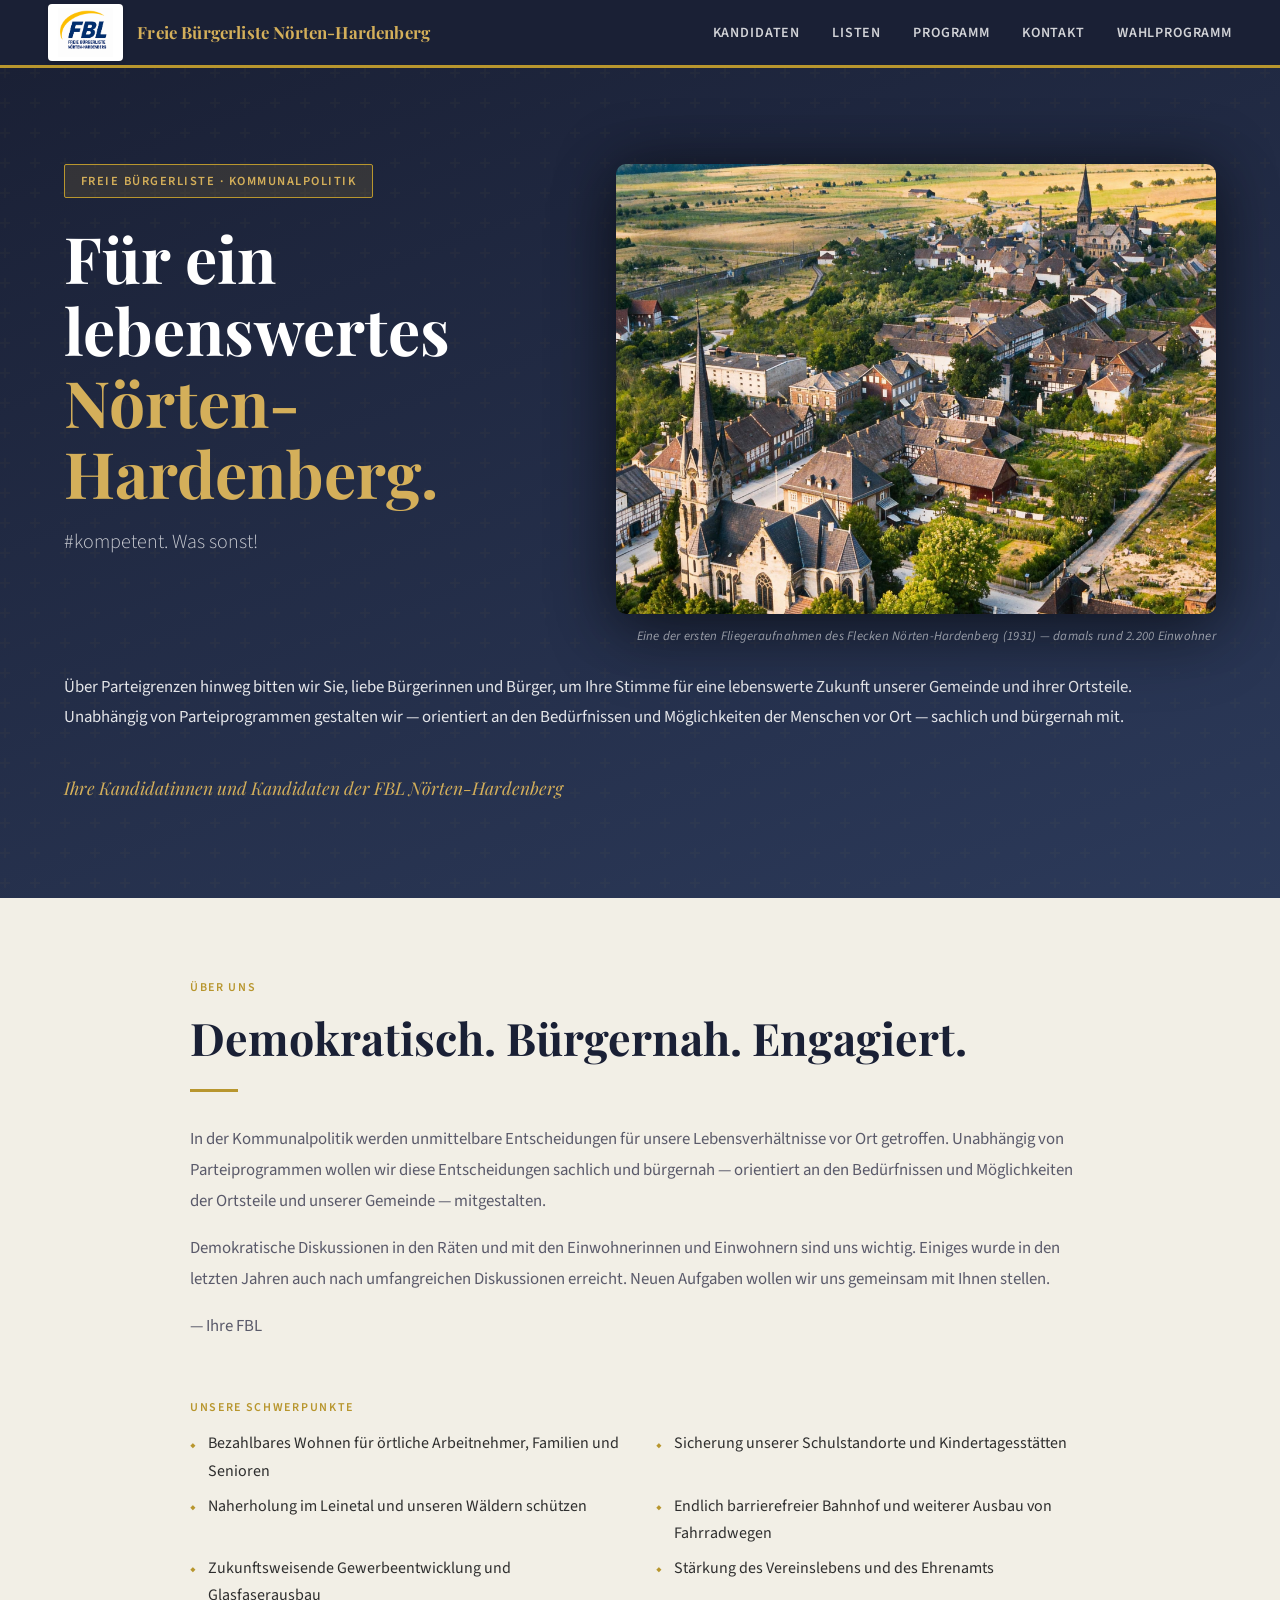
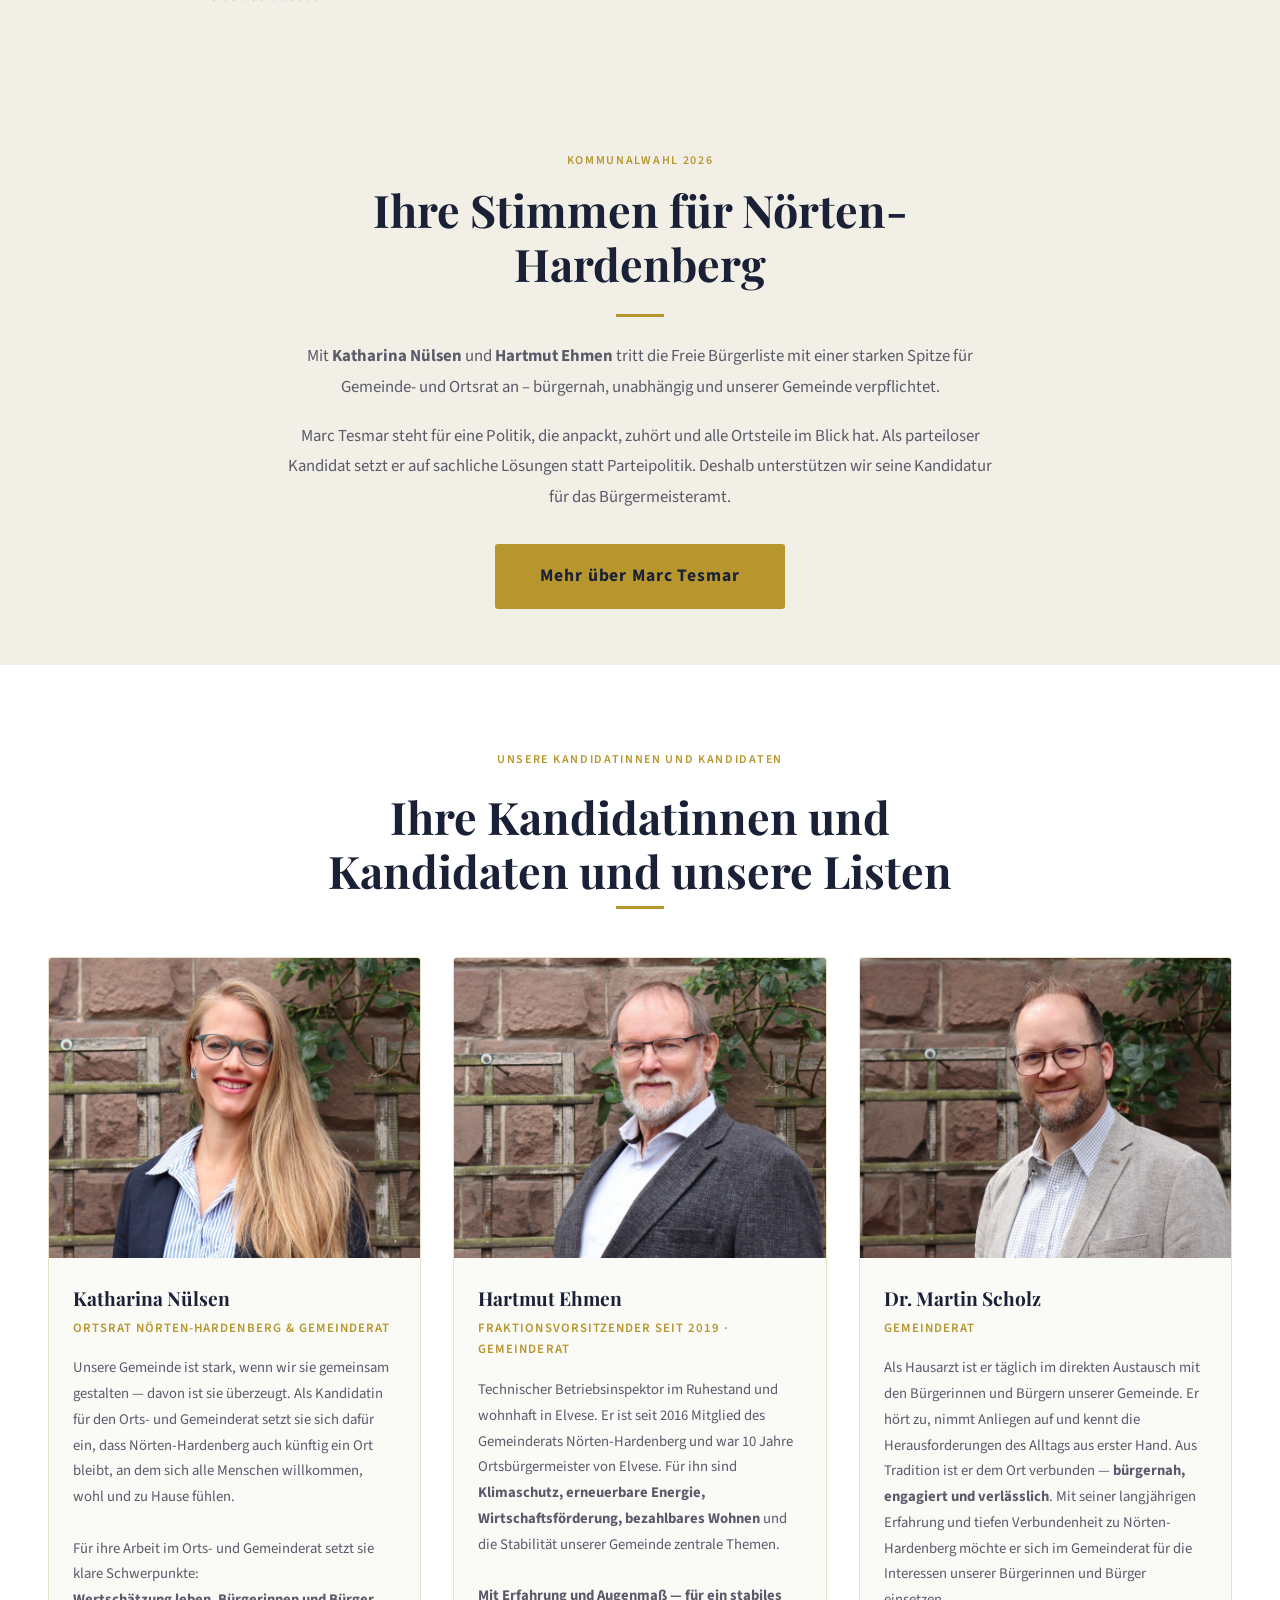
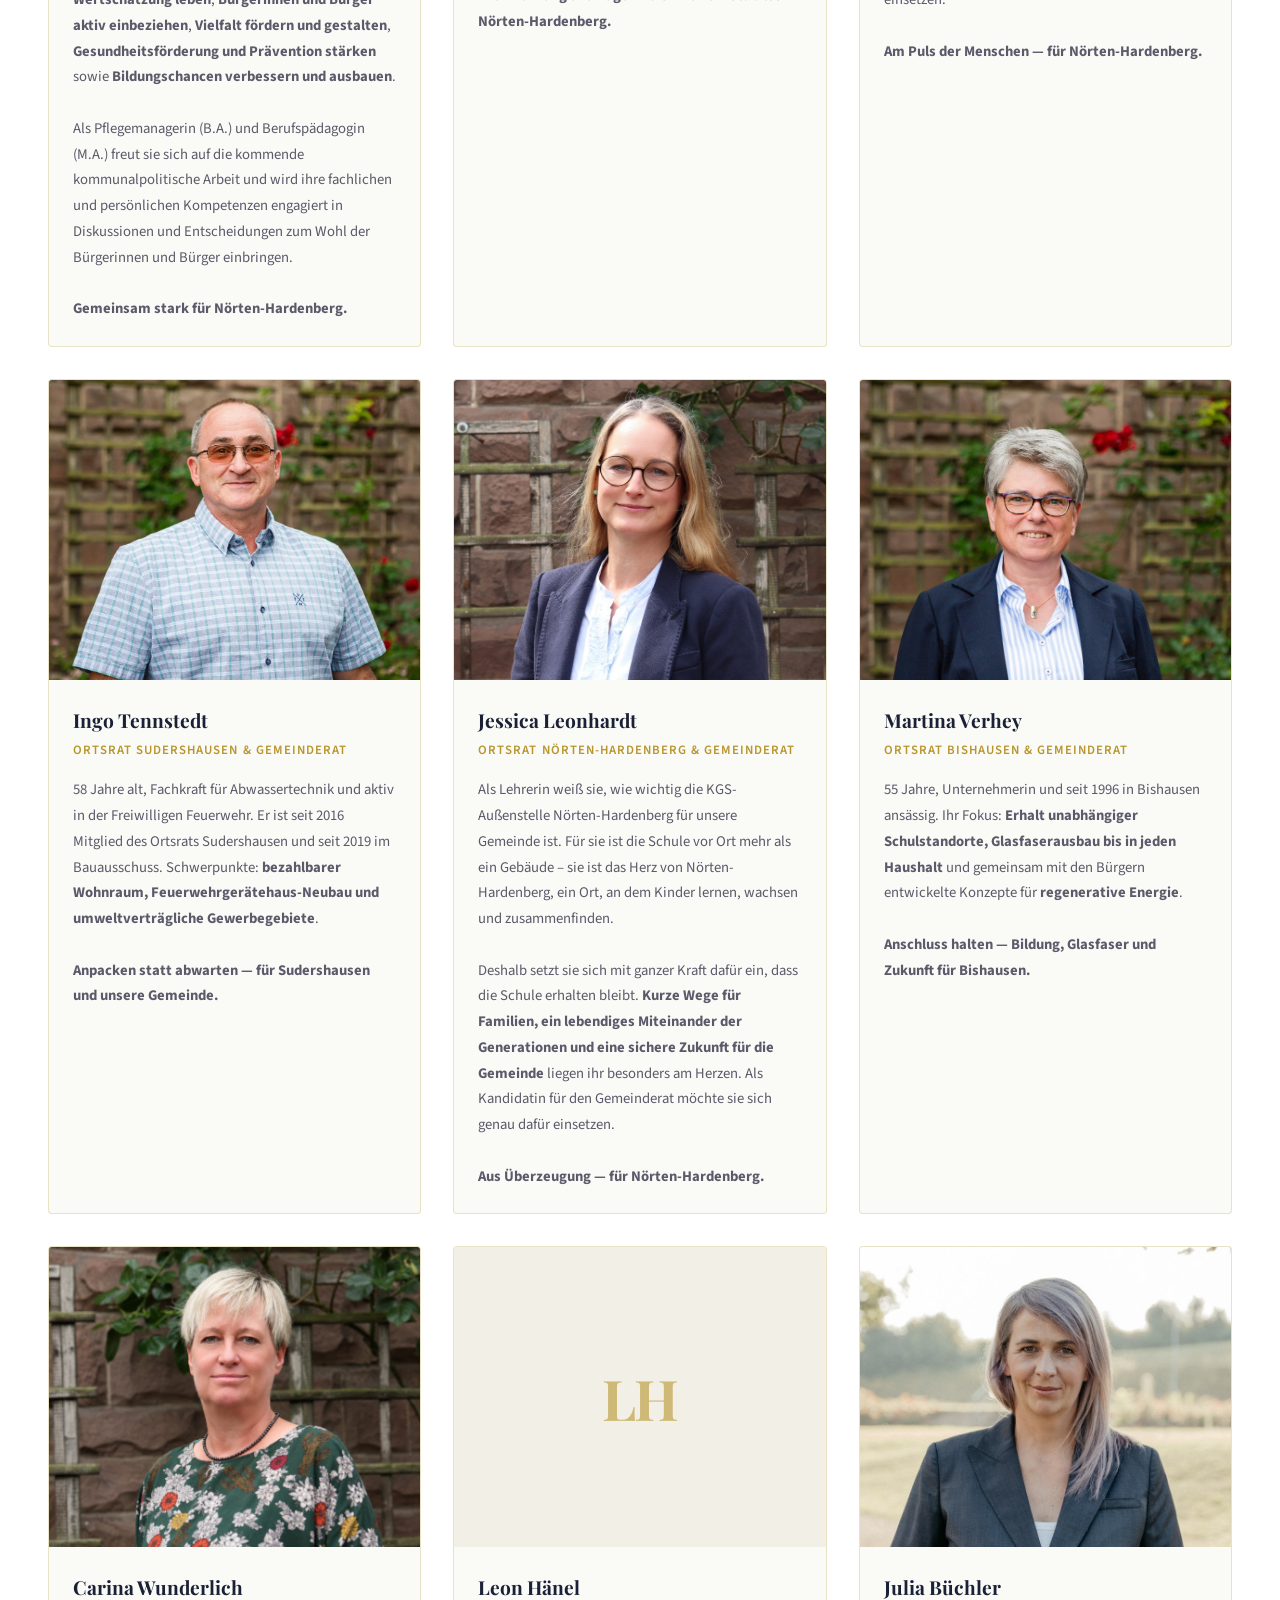
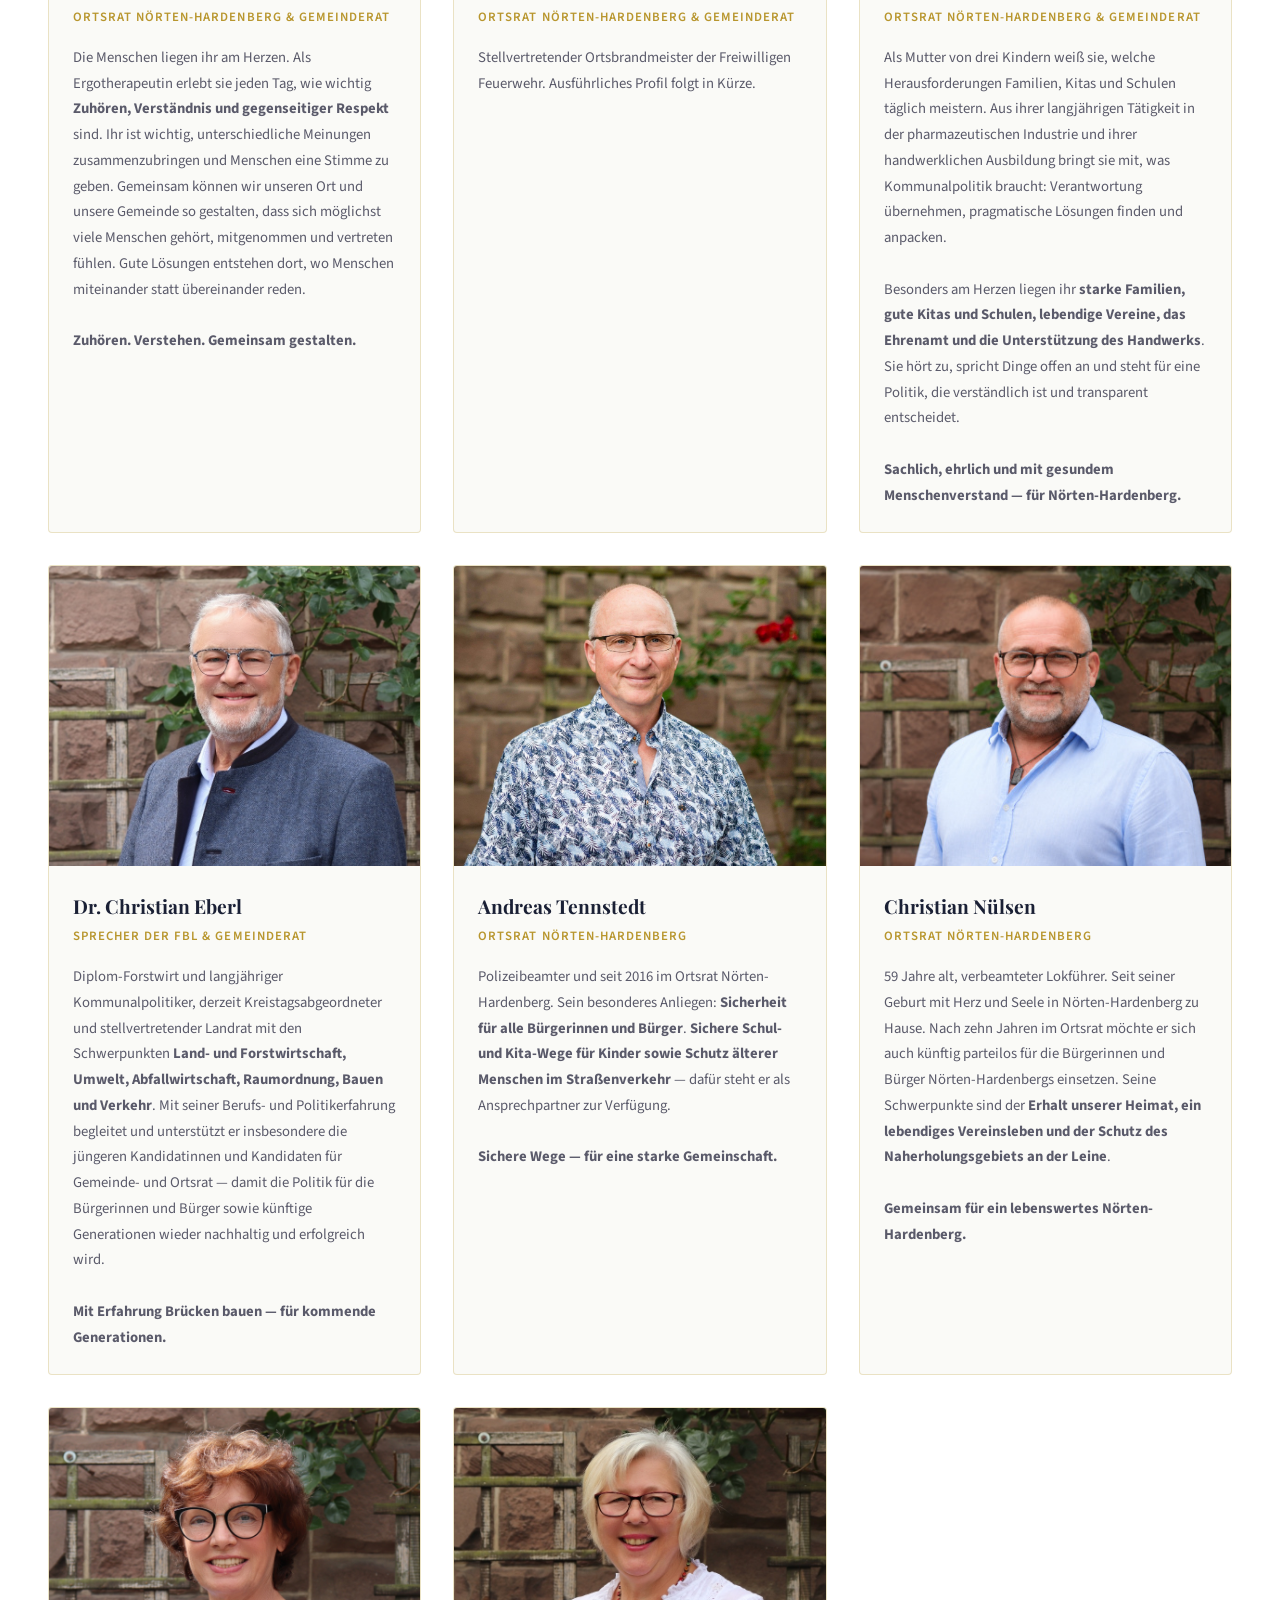
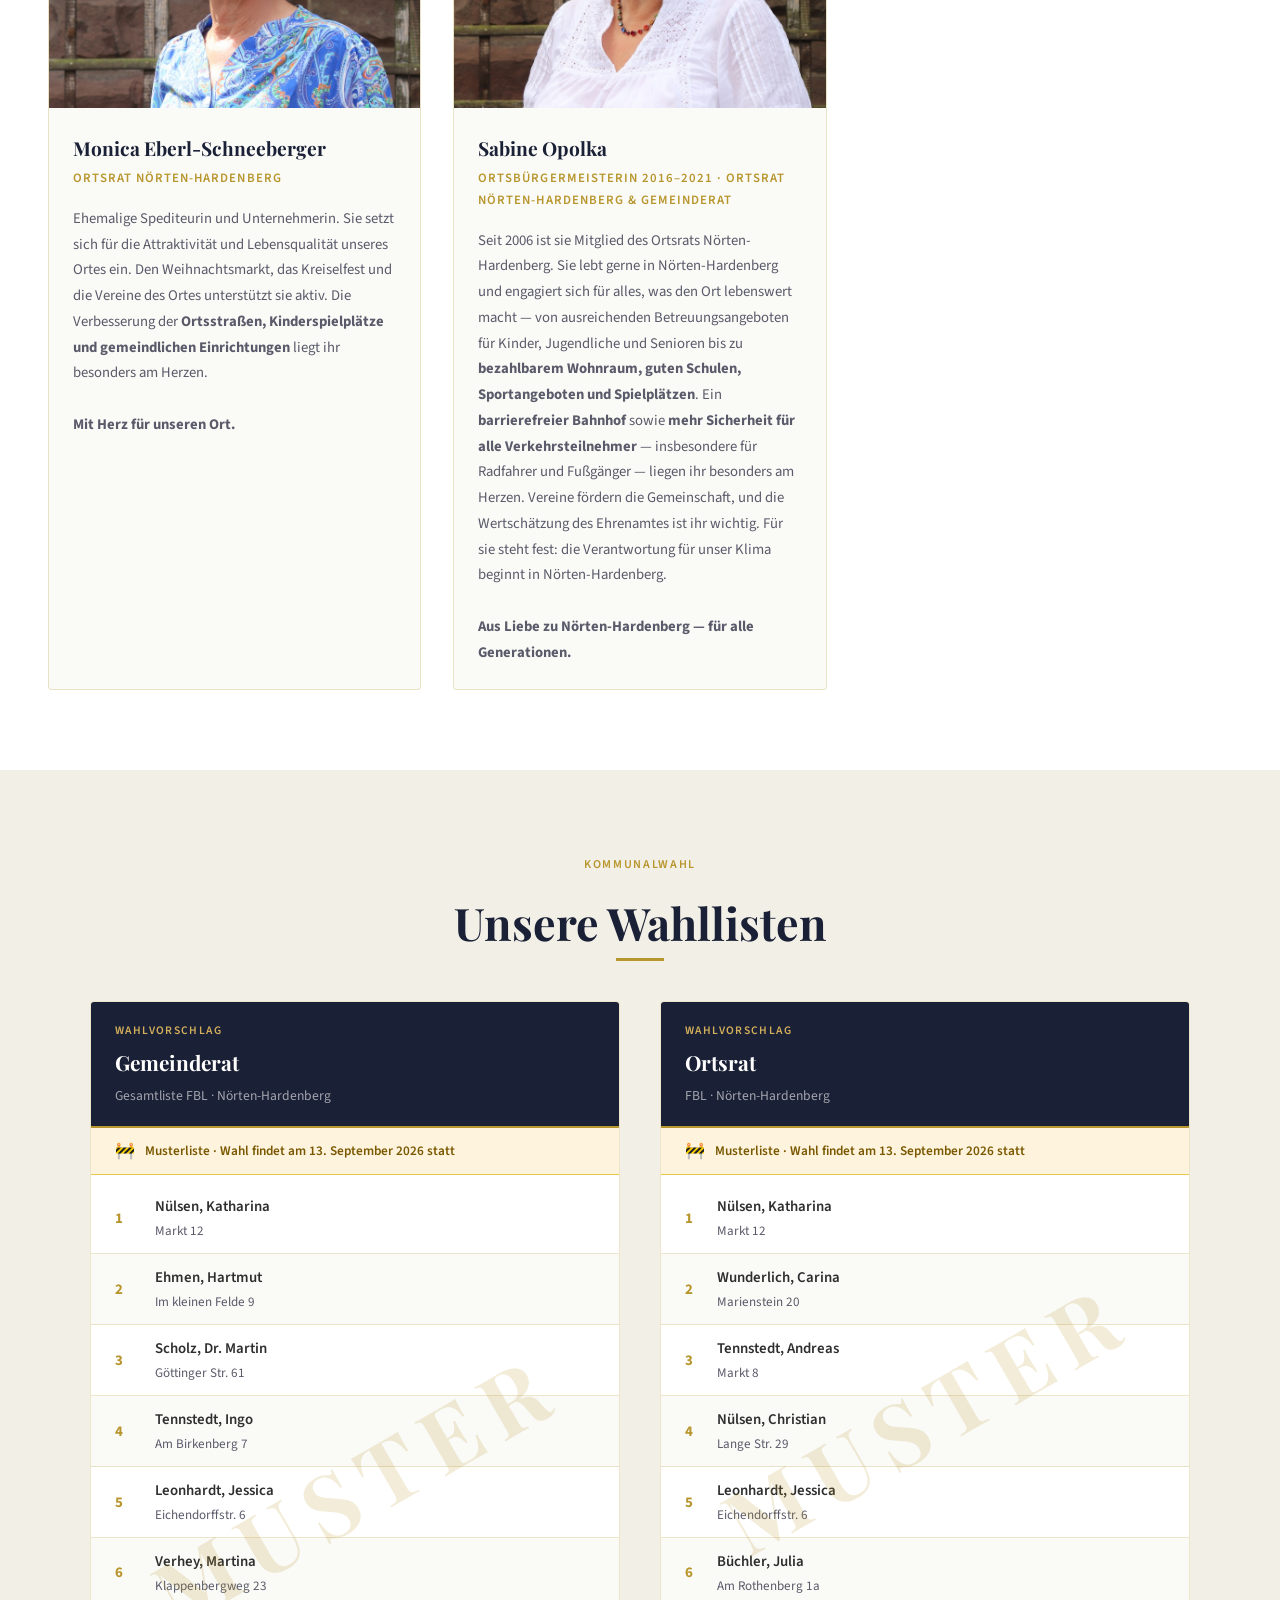
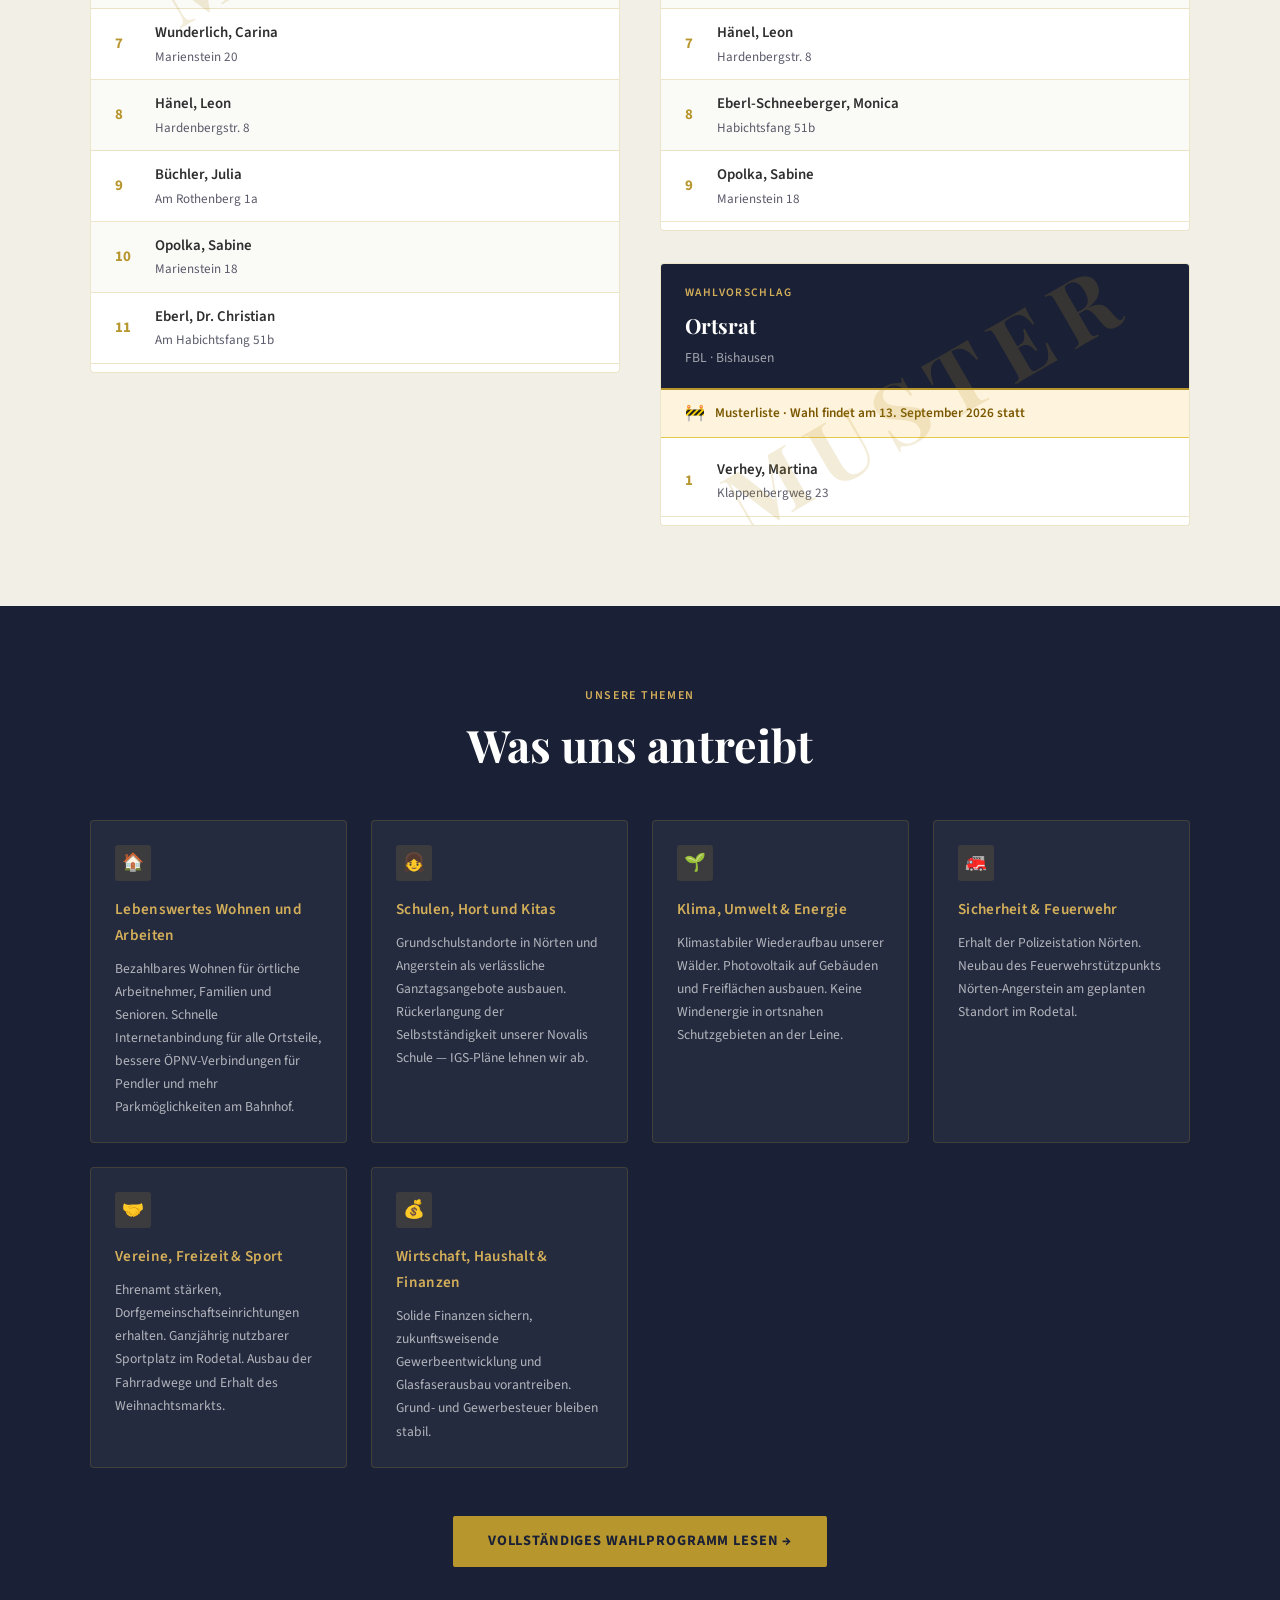
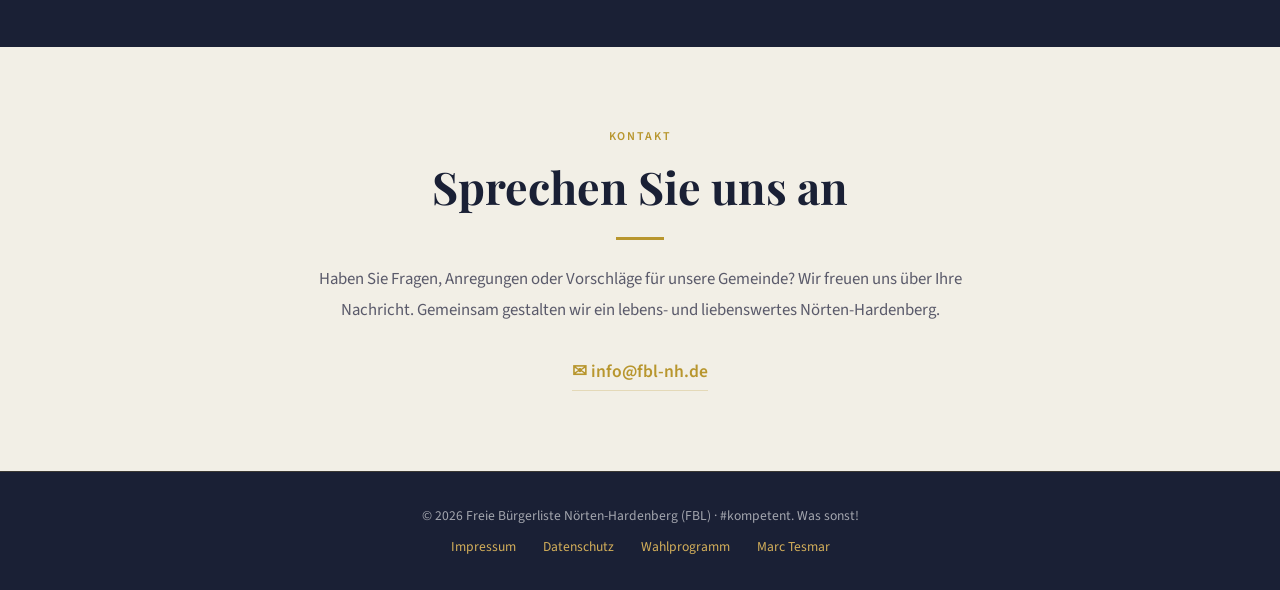
==== index.html @ e72c10ce "Add files via upload" ====
<!DOCTYPE html>
<html lang="de">
<head>
<meta charset="UTF-8">
<meta http-equiv="Content-Type" content="text/html; charset=UTF-8">
<meta http-equiv="X-UA-Compatible" content="IE=edge">
<meta name="viewport" content="width=device-width, initial-scale=1.0">
<meta name="robots" content="index, follow">
<meta name="google-site-verification" content="BM6h_R5bqLzsdIXKJ0d6WZlgbGO-ZKQSl4t8DhfO24Y" />

<!-- SEO: Title & Description -->
<title>FBL Nörten-Hardenberg – Freie Bürgerliste | Kommunalwahl 2026</title>
<meta name="description" content="Die Freie Bürgerliste Nörten-Hardenberg (FBL) – bürgernah, unabhängig, kompetent. Unsere Kandidatinnen und Kandidaten für Gemeinderat und Ortsrat bei der Kommunalwahl 2026 im Landkreis Northeim.">
<meta name="keywords" content="FBL, Freie Bürgerliste, Freie Bürgerliste Nörten-Hardenberg, Nörten-Hardenberg, Gemeinderat, Ortsrat, Kommunalwahl 2026, Gemeinderatswahl 2026, Wahl Nörten-Hardenberg 2026, Landkreis Northeim, Gemeinderat Northeim, Niedersachsen, Kommunalpolitik, Wählergemeinschaft, unabhängige Liste, Bürgerinitiative, bürgernah, unabhängig, kompetent, Christian Eberl, Dr. Christian Eberl, Hartmut Ehmen, Martin Scholz, Dr. Martin Scholz, Sabine Opolka, Katharina Nülsen, Monica Eberl-Schneeberger, Andreas Tennstedt, Carina Wunderlich, Wolfgang Pischke, Ingo Tennstedt, Elvese, Angerstein, Sudershausen, Marienstein, Hardenberg, Nörten, Ortsteil, Feuerwehr Nörten-Hardenberg, Feuerwehrneubau, Bahnhof barrierefrei, Photovoltaik, PV-Anlage, erneuerbare Energie, Trinkwasser, Harzwasserwerke, Wohnraum, bezahlbares Wohnen, Klimaschutz, Wirtschaftsförderung, Schule Nörten-Hardenberg, Novalis Schule, Kita, Kindergarten, Ortsbürgermeister, Fraktionsvorsitzender, Hausarzt Nörten-Hardenberg, FBL wählen, Wahl 2026, Gemeinderatswahl Niedersachsen, Liste 1, Ortsratswahl">
<meta name="author" content="Freie Bürgerliste Nörten-Hardenberg">
<link rel="canonical" href="https://fbl-nh.de/">
<link rel="sitemap" type="application/xml" href="/sitemap.xml">

<!-- Favicons -->
<link rel="icon" type="image/x-icon" href="/favicon.ico">
<link rel="icon" type="image/png" sizes="16x16" href="/favicon-16x16.png">
<link rel="icon" type="image/png" sizes="32x32" href="/favicon-32x32.png">
<link rel="apple-touch-icon" sizes="180x180" href="/apple-touch-icon.png">
<link rel="icon" type="image/png" sizes="192x192" href="/android-chrome-192x192.png">
<link rel="icon" type="image/png" sizes="512x512" href="/android-chrome-512x512.png">
<link rel="manifest" href="/site.webmanifest">
<meta name="theme-color" content="#1A2035">


<!-- Open Graph (Facebook, WhatsApp, LinkedIn) -->
<meta property="og:type" content="website">
<meta property="og:url" content="https://fbl-nh.de/">
<meta property="og:title" content="FBL Nörten-Hardenberg – Freie Bürgerliste | Kommunalwahl 2026">
<meta property="og:description" content="Die Freie Bürgerliste Nörten-Hardenberg – bürgernah, unabhängig, kompetent. Unsere Kandidatinnen und Kandidaten für Gemeinderat und Ortsrat 2026.">
<meta property="og:locale" content="de_DE">

<!-- Strukturierte Daten (Google Rich Results) -->
<script type="application/ld+json">
{
  "@context": "https://schema.org",
  "@type": "PoliticalParty",
  "name": "Freie Bürgerliste Nörten-Hardenberg",
  "alternateName": "FBL Nörten-Hardenberg",
  "url": "https://fbl-nh.de",
  "description": "Bürgernah, unabhängig und kompetent – die Freie Bürgerliste Nörten-Hardenberg tritt zur Kommunalwahl 2026 an.",
  "areaServed": {
    "@type": "AdministrativeArea",
    "name": "Nörten-Hardenberg",
    "containedInPlace": {
      "@type": "AdministrativeArea",
      "name": "Landkreis Northeim"
    }
  }
}
</script>
<link rel="preconnect" href="https://fonts.googleapis.com">
<link href="https://fonts.googleapis.com/css2?family=Playfair+Display:wght@400;600;700&family=Source+Sans+3:wght@300;400;600&display=swap" rel="stylesheet">
<style>
  *, *::before, *::after { box-sizing: border-box; margin: 0; padding: 0; }

  :root {
    --gold: #B8962E;
    --gold-light: #D4AF5A;
    --gold-pale: #F5EDD8;
    --dark: #1A2035;
    --mid: #2C3A5A;
    --text: #2E2E2E;
    --text-muted: #5A5A6A;
    --bg: #FAFAF7;
    --bg-section: #F2EFE6;
    --white: #FFFFFF;
    --border: rgba(184,150,46,0.25);
  }

  html { scroll-behavior: smooth; }

  body {
    font-family: 'Source Sans 3', sans-serif;
    font-weight: 400;
    color: var(--text);
    background: var(--bg);
    line-height: 1.7;
  }

  /* ── NAV ── */
  nav {
    position: sticky;
    top: 0;
    z-index: 100;
    background: var(--dark);
    display: flex;
    align-items: center;
    justify-content: space-between;
    padding: 0 3rem;
    height: 68px;
    border-bottom: 3px solid var(--gold);
  }

  .nav-logo {
    display: flex;
    align-items: center;
    text-decoration: none;
    flex-shrink: 0;
    height: 100%;
    padding: 4px 0;
  }
  .nav-logo img {
    height: 100%;
    width: auto;
    max-height: 60px;
    background: #FFFFFF;
    padding: 4px 10px;
    border-radius: 4px;
    box-shadow: 0 1px 4px rgba(0,0,0,0.15);
    display: block;
  }
  .nav-logo-text {
    display: inline-block;
    font-family: "Playfair Display", serif;
    font-size: 1.05rem;
    font-weight: 700;
    color: var(--gold-light);
    margin-left: 14px;
    white-space: nowrap;
    letter-spacing: 0.01em;
    line-height: 1;
  }

  .nav-links {
    display: flex;
    gap: 2rem;
    list-style: none;
  }

  .nav-links a {
    color: rgba(255,255,255,0.8);
    text-decoration: none;
    font-size: 0.88rem;
    font-weight: 600;
    letter-spacing: 0.06em;
    text-transform: uppercase;
    transition: color 0.2s;
  }

  .nav-links a:hover { color: var(--gold-light); }

  /* ── HAMBURGER ── */
  .nav-toggle {
    display: none;
    flex-direction: column;
    justify-content: center;
    gap: 5px;
    background: none;
    border: none;
    cursor: pointer;
    padding: 6px;
    z-index: 200;
  }

  .nav-toggle span {
    display: block;
    width: 24px;
    height: 2px;
    background: var(--gold-light);
    border-radius: 2px;
    transition: transform 0.3s, opacity 0.3s;
  }

  .nav-toggle.open span:nth-child(1) { transform: translateY(7px) rotate(45deg); }
  .nav-toggle.open span:nth-child(2) { opacity: 0; }
  .nav-toggle.open span:nth-child(3) { transform: translateY(-7px) rotate(-45deg); }

  /* Mobile menu overlay */
  .nav-mobile {
    display: none;
    position: fixed;
    top: 70px;
    left: 0; right: 0;
    background: var(--dark);
    border-top: 1px solid rgba(184,150,46,0.3);
    border-bottom: 2px solid var(--gold);
    z-index: 99;
    padding: 1rem 0;
  }

  .nav-mobile.open { display: block; }

  .nav-mobile li {
    list-style: none;
    border-bottom: 1px solid rgba(255,255,255,0.06);
  }

  .nav-mobile li:last-child { border-bottom: none; }

  .nav-mobile a {
    display: block;
    padding: 0.9rem 2rem;
    color: rgba(255,255,255,0.85);
    text-decoration: none;
    font-size: 0.95rem;
    font-weight: 600;
    letter-spacing: 0.06em;
    text-transform: uppercase;
    transition: color 0.2s, background 0.2s;
  }

  .nav-mobile a:hover {
    color: var(--gold-light);
    background: rgba(255,255,255,0.04);
  }

  /* ── HERO ── */
  .hero {
    background: linear-gradient(160deg, var(--dark) 0%, var(--mid) 100%);
    min-height: 88vh;
    display: flex;
    align-items: center;
    justify-content: center;
    position: relative;
    overflow: visible;
    padding: 5rem 3rem;
  }

  .hero::before {
    content: '';
    position: absolute;
    inset: 0;
    background: url("data:image/svg+xml,%3Csvg width='60' height='60' viewBox='0 0 60 60' xmlns='http://www.w3.org/2000/svg'%3E%3Cg fill='none' fill-rule='evenodd'%3E%3Cg fill='%23B8962E' fill-opacity='0.04'%3E%3Cpath d='M36 34v-4h-2v4h-4v2h4v4h2v-4h4v-2h-4zm0-30V0h-2v4h-4v2h4v4h2V6h4V4h-4zM6 34v-4H4v4H0v2h4v4h2v-4h4v-2H6zM6 4V0H4v4H0v2h4v4h2V6h4V4H6z'/%3E%3C/g%3E%3C/g%3E%3C/svg%3E") repeat;
    opacity: 1;
  }

  .hero-inner {
    position: relative;
    max-width: 860px;
    width: 100%;
    margin: 0 auto;
  }

  .hero-inner.has-media {
    max-width: 1240px;
    display: grid;
    grid-template-columns: 0.92fr 1.08fr;
    gap: 1.5rem 2.5rem;
    align-items: start;
  }

  .hero-media {
    position: relative;
    align-self: start;
  }

  .hero-media-caption {
    margin-top: 0.75rem;
    font-size: 0.8rem;
    font-style: italic;
    color: rgba(255,255,255,0.55);
    text-align: right;
    letter-spacing: 0.02em;
  }

  .hero-media img {
    display: block;
    width: 100%;
    height: 100%;
    object-fit: cover;
    aspect-ratio: 4 / 3;
    border-radius: 10px;
    box-shadow: 0 0 60px rgba(0,0,0,0.45), 0 25px 70px rgba(0,0,0,0.3);
  }

  .hero-fullrow {
    grid-column: 1 / -1;
  }

  .hero-badge {
    display: inline-block;
    background: rgba(184,150,46,0.15);
    border: 1px solid var(--gold);
    color: var(--gold-light);
    font-size: 0.78rem;
    font-weight: 600;
    letter-spacing: 0.12em;
    text-transform: uppercase;
    padding: 0.35rem 1rem;
    border-radius: 2px;
    margin-bottom: 1.5rem;
  }

  .hero h1 {
    font-family: 'Playfair Display', serif;
    font-size: clamp(2.8rem, 5vw, 5.5rem);
    color: var(--white);
    font-weight: 700;
    line-height: 1.12;
    margin-bottom: 1rem;
  }

  .hero h1 span {
    color: var(--gold-light);
    display: block;
  }

  .hero-tagline {
    font-size: 1.25rem;
    color: rgba(255,255,255,0.75);
    font-weight: 300;
    margin-bottom: 2.5rem;
    max-width: 580px;
  }

  .hero-body {
    color: rgba(255,255,255,0.88);
    font-size: 1.05rem;
    max-width: 560px;
    margin-bottom: 2.5rem;
    line-height: 1.8;
  }

  .hero-sig {
    font-family: 'Playfair Display', serif;
    font-size: 1.1rem;
    color: var(--gold-light);
    font-style: italic;
  }

  .hero-decor {
    display: none;
  }

  .hero-decor::after {
    content: '';
    position: absolute;
    inset: 30px;
    border-radius: 50%;
    border: 1px solid rgba(184,150,46,0.12);
  }

  /* ── SECTION SHARED ── */
  section { padding: 5rem 3rem; }

  .section-label {
    font-size: 0.75rem;
    font-weight: 600;
    letter-spacing: 0.14em;
    text-transform: uppercase;
    color: var(--gold);
    margin-bottom: 0.75rem;
  }

  .section-title {
    font-family: 'Playfair Display', serif;
    font-size: clamp(1.8rem, 3.5vw, 2.8rem);
    color: var(--dark);
    font-weight: 700;
    line-height: 1.2;
    margin-bottom: 1.5rem;
  }

  .divider {
    width: 48px;
    height: 3px;
    background: var(--gold);
    margin-bottom: 2rem;
  }

  /* ── INTRO ── */
  .intro { background: var(--bg-section); }
  @media (min-width: 1200px) {
    .intro { padding: 5rem 4rem; }
    .hero { padding: 6rem 4rem; }
    .hero-inner { max-width: 960px; }
  }

  .intro-grid {
    display: flex;
    flex-direction: column;
    gap: 2.5rem;
    max-width: 900px;
    margin: 0 auto;
  }

  .intro-text p {
    color: var(--text-muted);
    font-size: 1.05rem;
    margin-bottom: 1rem;
    line-height: 1.85;
  }

  .values-list {
    list-style: none;
    display: flex;
    flex-direction: column;
    gap: 1rem;
  }

  .values-list li {
    display: flex;
    align-items: flex-start;
    gap: 0.75rem;
    font-size: 1rem;
    color: var(--text);
  }

  .values-list li::before {
    content: '◆';
    color: var(--gold);
    font-size: 0.6rem;
    margin-top: 0.45rem;
    flex-shrink: 0;
  }

  /* ── KANDIDATEN ── */
  .kandidaten { background: var(--white); }

  .kandidaten-grid {
    display: grid;
    grid-template-columns: repeat(auto-fill, minmax(300px, 1fr));
    gap: 2rem;
    max-width: 1200px;
    margin: 3rem auto 0;
  }

  .kand-card {
    background: var(--bg);
    border: 1px solid var(--border);
    border-radius: 4px;
    overflow: hidden;
    transition: transform 0.25s, box-shadow 0.25s;
  }

  .kand-card:hover {
    transform: translateY(-4px);
    box-shadow: 0 12px 40px rgba(26,32,53,0.12);
  }

  .kand-img-wrap {
    width: 100%;
    height: 300px;
    background: var(--bg-section);
    overflow: hidden;
    display: flex;
    align-items: center;
    justify-content: center;
    position: relative;
  }

  .kand-img-wrap img {
    width: 100%;
    height: 100%;
    object-fit: cover;
    object-position: center 22%;
    display: block;
    transition: transform 0.4s ease;
  }

  .kand-card:hover .kand-img-wrap img {
  }

  .kand-initials {
    font-family: 'Playfair Display', serif;
    font-size: 3.5rem;
    font-weight: 700;
    color: var(--gold);
    opacity: 0.6;
    letter-spacing: -0.02em;
  }

  .kand-body { padding: 1.5rem; }

  .kand-name {
    font-family: 'Playfair Display', serif;
    font-size: 1.2rem;
    color: var(--dark);
    font-weight: 700;
    margin-bottom: 0.2rem;
  }

  .kand-role {
    font-size: 0.8rem;
    font-weight: 600;
    letter-spacing: 0.08em;
    text-transform: uppercase;
    color: var(--gold);
    margin-bottom: 1rem;
  }

  .kand-text {
    font-size: 0.92rem;
    color: var(--text-muted);
    line-height: 1.75;
  }

  /* ── PROGRAMM ── */
  .programm { background: var(--dark); }

  .programm .section-title { color: var(--white); }
  .programm .section-label { color: var(--gold-light); }

  .themen-grid {
    display: grid;
    grid-template-columns: repeat(auto-fill, minmax(220px, 1fr));
    gap: 1.5rem;
    max-width: 1100px;
    margin: 3rem auto 0;
  }

  .thema-card {
    background: rgba(255,255,255,0.05);
    border: 1px solid rgba(184,150,46,0.2);
    border-radius: 4px;
    padding: 1.5rem;
    transition: background 0.2s;
  }

  .thema-card:hover { background: rgba(255,255,255,0.08); }

  .thema-icon {
    width: 36px;
    height: 36px;
    background: rgba(184,150,46,0.15);
    border-radius: 3px;
    display: flex;
    align-items: center;
    justify-content: center;
    margin-bottom: 1rem;
    font-size: 1.1rem;
  }

  .thema-title {
    color: var(--gold-light);
    font-weight: 600;
    font-size: 0.95rem;
    margin-bottom: 0.5rem;
    letter-spacing: 0.02em;
  }

  .thema-text {
    font-size: 0.85rem;
    color: rgba(255,255,255,0.65);
    line-height: 1.7;
  }

  .prog-cta {
    text-align: center;
    margin-top: 3rem;
  }

  .btn-gold {
    display: inline-block;
    background: var(--gold);
    color: var(--dark);
    text-decoration: none;
    font-weight: 700;
    font-size: 0.9rem;
    letter-spacing: 0.06em;
    text-transform: uppercase;
    padding: 0.85rem 2.2rem;
    border-radius: 2px;
    transition: background 0.2s;
  }

  .btn-gold:hover { background: var(--gold-light); }

  /* ── KONTAKT ── */
  .kontakt { background: var(--bg-section); }

  .kontakt-inner {
    max-width: 700px;
    margin: 0 auto;
    text-align: center;
  }

  .kontakt-email {
    display: inline-flex;
    align-items: center;
    gap: 0.5rem;
    color: var(--gold);
    font-size: 1.1rem;
    font-weight: 600;
    text-decoration: none;
    border-bottom: 1px solid var(--border);
    padding-bottom: 0.2rem;
    transition: color 0.2s;
    margin-top: 2rem;
  }

  .kontakt-email:hover { color: var(--dark); }

  /* ── FOOTER ── */
  footer {
    background: var(--dark);
    color: rgba(255,255,255,0.6);
    text-align: center;
    padding: 2rem 3rem;
    font-size: 0.85rem;
    border-top: 1px solid rgba(184,150,46,0.2);
  }

  footer a {
    color: var(--gold-light);
    text-decoration: none;
    margin: 0 0.75rem;
  }

  footer a:hover { text-decoration: underline; }

  .footer-links { margin-top: 0.5rem; }

  /* ════════════════════════════════════════
     RESPONSIVE — Mobile First
     320px  Smartphone klein
     480px  Smartphone groß
     768px  Tablet
     1024px Desktop
     ════════════════════════════════════════ */

  /* ── TABLET (bis 1024px) ── */
  @media (max-width: 1024px) {
    nav { padding: 0 2rem; }
    .nav-links { gap: 1.4rem; }
    .hero { padding: 4rem 2rem; }
    section { padding: 4rem 2rem; }
    .hero { padding: 4rem 2.5rem; }
    .hero-inner.has-media {
      grid-template-columns: 1fr;
      gap: 2rem;
    }
    .hero-media img {
      aspect-ratio: 16 / 9;
      box-shadow: 0 15px 40px rgba(0,0,0,0.3);
    }
    .kandidaten-grid { grid-template-columns: repeat(2, 1fr); gap: 1.5rem; }
    .themen-grid { grid-template-columns: repeat(2, 1fr); }
  }

  /* ── TABLET SCHMAL / GROSSES SMARTPHONE (bis 768px) ── */
  @media (max-width: 768px) {
    .nav-logo-text { display: none; }
    /* Navigation */
    nav { padding: 0 1.2rem; height: 60px; }
    .nav-links { display: none; }
    .nav-toggle { display: flex; }
    .nav-mobile { top: 62px; }

    /* Hero */
    .hero {
      padding: 3rem 1.2rem 3.5rem;
      min-height: auto;
      align-items: flex-start;
    }
    .hero-decor { display: none; }
    .hero-badge { font-size: 0.72rem; padding: 0.3rem 0.8rem; margin-bottom: 1rem; }
    .hero h1 { font-size: clamp(2rem, 8vw, 3rem); margin-bottom: 0.75rem; }
    .hero-tagline { font-size: 1.05rem; margin-bottom: 1.5rem; }
    .hero-body { font-size: 0.98rem; margin-bottom: 1.5rem; line-height: 1.75; }
    .hero-sig { font-size: 0.95rem; }

    /* Sections */
    section { padding: 3rem 1.2rem; }
    .section-title { font-size: clamp(1.5rem, 5vw, 2rem); }

    /* Intro */


    /* Kandidaten — 1 Spalte, kompaktere Karten */
    .kandidaten-grid { grid-template-columns: 1fr; gap: 1rem; margin-top: 2rem; }
    .kand-img-wrap { height: 140px; }
    .kand-initials { font-size: 2.8rem; }
    .kand-body { padding: 1rem 1.2rem; }
    .kand-name { font-size: 1.05rem; }
    .kand-text { font-size: 0.9rem; }

    /* Programm */
    .themen-grid { grid-template-columns: 1fr 1fr; gap: 1rem; margin-top: 2rem; }

    /* Kontakt */
    .kontakt-inner { padding: 0 0.5rem; }
    .kontakt-email { font-size: 1rem; }

    /* Footer */
    footer { padding: 1.5rem 1.2rem; font-size: 0.8rem; }
    .footer-links {
      display: flex;
      flex-direction: column;
      gap: 0.5rem;
      margin-top: 0.75rem;
    }
    footer a { margin: 0; }
  }

  /* ── SMARTPHONE (bis 480px) ── */
  @media (max-width: 480px) {
    /* Navigation */
    nav { padding: 0 1rem; height: 56px; }
    .nav-logo img { max-height: 42px; }
    .nav-mobile { top: 58px; }

    /* Hero */
    .hero { padding: 2.5rem 1rem 3rem; }
    .hero h1 { font-size: clamp(1.75rem, 9vw, 2.5rem); line-height: 1.15; }
    .hero-tagline { font-size: 0.95rem; }
    .hero-body { font-size: 0.93rem; }

    /* Sections */
    section { padding: 2.5rem 1rem; }

    /* Kandidaten — Foto oben, volle Breite (wie bei mittelgroßen Screens) */
    .kand-img-wrap {
      height: 190px;
      border-radius: 0;
    }
    .kand-initials { font-size: 2rem; }
    .kand-body { padding: 0.9rem 1rem; }
    .kand-name { font-size: 0.98rem; }
    .kand-role { font-size: 0.7rem; margin-bottom: 0.5rem; }
    .kand-text { font-size: 0.85rem; line-height: 1.6; }

    /* Programm — 1 Spalte auf kleinen Handys */
    .themen-grid { grid-template-columns: 1fr; gap: 0.85rem; }
    .thema-card { padding: 1.1rem; display: flex; gap: 1rem; align-items: flex-start; }
    .thema-icon { flex-shrink: 0; margin-bottom: 0; width: 32px; height: 32px; font-size: 1rem; }
    .thema-content { flex: 1; }

    /* Intro Schwerpunkte */
    .values-list li { font-size: 0.93rem; }

    /* Button */
    .btn-gold {
      display: block;
      text-align: center;
      padding: 1rem;
      font-size: 0.85rem;
    }
  }

  /* ── SEHR KLEINES SMARTPHONE (bis 360px) ── */
  @media (max-width: 360px) {
    .nav-logo { font-size: 0.9rem; }
    .hero h1 { font-size: 1.6rem; }
    .hero-badge { display: none; }
    .kand-initials { font-size: 1.7rem; }
  }

  /* ── TOUCH-GERÄTE: Hover-Effekte deaktivieren ── */
  @media (hover: none) {
    .kand-card:hover { transform: none; box-shadow: none; }
    .thema-card:hover { background: rgba(255,255,255,0.05); }
    .btn-gold:hover { background: var(--gold); }
    .kontakt-email:hover { color: var(--gold); }
  }

  /* ── LANDSCAPE SMARTPHONE ── */
  @media (max-width: 768px) and (orientation: landscape) {
    .hero { min-height: auto; padding: 2rem 2rem; }
    .hero h1 { font-size: clamp(1.6rem, 5vw, 2.2rem); }
    .kand-img-wrap { height: 190px; }
  }
</style>
</head>
<body>

<!-- NAV -->
<nav>
  <a href="#" class="nav-logo"><img src="Bilder/fbl_logo.png" alt="FBL Logo"><span class="nav-logo-text">Freie Bürgerliste Nörten-Hardenberg</span></a>

  <!-- Desktop Links -->
  <ul class="nav-links">
    <li><a href="#kandidaten">Kandidaten</a></li>
    <li><a href="#wahllisten">Listen</a></li>
    <li><a href="#programm">Programm</a></li>
    <li><a href="#kontakt">Kontakt</a></li>
    <li><a href="wahlprogramm.html">Wahlprogramm</a></li>
  </ul>

  <!-- Hamburger Button (mobile only) -->
  <button class="nav-toggle" id="navToggle" aria-label="Menü öffnen">
    <span></span>
    <span></span>
    <span></span>
  </button>
</nav>

<!-- Mobile Dropdown Menu -->
<ul class="nav-mobile" id="navMobile">
  <li><a href="#kandidaten" class="nav-mobile-link">Kandidaten</a></li>
  <li><a href="#wahllisten" class="nav-mobile-link">Listen</a></li>
  <li><a href="#programm" class="nav-mobile-link">Programm</a></li>
  <li><a href="#kontakt" class="nav-mobile-link">Kontakt</a></li>
  <li><a href="wahlprogramm.html">Wahlprogramm</a></li>
</ul>

<!-- HERO -->
<section class="hero">
  <div class="hero-decor"></div>
  <div class="hero-inner has-media">
    <div>
      <div class="hero-badge">Freie Bürgerliste · Kommunalpolitik</div>
      <h1>
        Für ein lebenswertes
        <span>Nörten-Hardenberg.</span>
      </h1>
      <p class="hero-tagline">#kompetent. Was sonst!</p>
    </div>
    <div class="hero-media">
      <img src="Bilder/NH_von_oben.jpg" alt="Historische Fliegeraufnahme des Flecken Nörten-Hardenberg von 1931" loading="lazy">
      <p class="hero-media-caption">Eine der ersten Fliegeraufnahmen des Flecken Nörten-Hardenberg (1931) — damals rund 2.200 Einwohner</p>
    </div>
    <div class="hero-fullrow">
      <p class="hero-body" style="max-width: none;">
        Über Parteigrenzen hinweg bitten wir Sie, liebe Bürgerinnen und Bürger,
        um Ihre Stimme für eine lebenswerte Zukunft unserer Gemeinde und ihrer Ortsteile.
        Unabhängig von Parteiprogrammen gestalten wir — orientiert an den
        Bedürfnissen und Möglichkeiten der Menschen vor Ort — sachlich und bürgernah mit.
      </p>
      <p class="hero-sig">Ihre Kandidatinnen und Kandidaten der FBL Nörten-Hardenberg</p>
    </div>
  </div>
</section>

<!-- INTRO -->
<section class="intro" id="ueber">
  <div class="intro-grid">
    <div class="intro-left">
      <div class="section-label">Über uns</div>
      <h2 class="section-title">Demokratisch. Bürgernah. Engagiert.</h2>
      <div class="divider"></div>
      <div class="intro-text">
        <p>
          In der Kommunalpolitik werden unmittelbare Entscheidungen für unsere
          Lebensverhältnisse vor Ort getroffen. Unabhängig von Parteiprogrammen wollen
          wir diese Entscheidungen sachlich und bürgernah — orientiert an den Bedürfnissen
          und Möglichkeiten der Ortsteile und unserer Gemeinde — mitgestalten.
        </p>
        <p>
          Demokratische Diskussionen in den Räten und mit den Einwohnerinnen und Einwohnern
          sind uns wichtig. Einiges wurde in den letzten Jahren auch nach umfangreichen
          Diskussionen erreicht. Neuen Aufgaben wollen wir uns gemeinsam mit Ihnen stellen.
        </p>
        <p>— Ihre FBL</p>
      </div>
    </div>
    <div class="intro-right">
      <div class="section-label">Unsere Schwerpunkte</div>
      <ul class="values-list" style="display: grid; grid-template-columns: repeat(auto-fill, minmax(320px, 1fr)); gap: 0.5rem 2rem; list-style: none; margin: 0;">
        <li>Bezahlbares Wohnen für örtliche Arbeitnehmer, Familien und Senioren</li>
        <li>Sicherung unserer Schulstandorte und Kindertagesstätten</li>
        <li>Naherholung im Leinetal und unseren Wäldern schützen</li>
        <li>Endlich barrierefreier Bahnhof und weiterer Ausbau von Fahrradwegen</li>
        <li>Zukunftsweisende Gewerbeentwicklung und Glasfaserausbau</li>
        <li>Stärkung des Vereinslebens und des Ehrenamts</li>
      </ul>
    </div>
  </div>
</section>

<!-- BÜRGERMEISTEREMPFEHLUNG -->
<section style="padding: 3.5rem 1.5rem; text-align: center; background: var(--bg-section);">
  <div style="max-width: 720px; margin: 0 auto;">
    <div class="section-label" style="display:inline-block;">Kommunalwahl 2026</div>
    <h2 class="section-title">Ihre Stimmen für Nörten-Hardenberg</h2>
    <div class="divider" style="margin: 0 auto 1.5rem;"></div>
    <p style="color: var(--text-muted); font-size: 1.05rem; line-height: 1.8;">
      Mit <b>Katharina Nülsen</b> und <b>Hartmut Ehmen</b> tritt die Freie Bürgerliste
      mit einer starken Spitze für Gemeinde- und Ortsrat an – bürgernah, unabhängig und
      unserer Gemeinde verpflichtet.
    </p>
    <p style="color: var(--text-muted); font-size: 1.05rem; line-height: 1.8; margin-top: 1.2rem;">
      Marc Tesmar steht für eine Politik, die anpackt, zuhört und alle Ortsteile im Blick
      hat. Als parteiloser Kandidat setzt er auf sachliche Lösungen statt Parteipolitik.
      Deshalb unterstützen wir seine Kandidatur für das Bürgermeisteramt.
    </p>
    <a href="https://marctesmar.de" target="_blank" rel="noopener" style="display:inline-block; margin-top: 2rem; background: var(--gold); color: var(--dark); font-weight: 700; font-size: 1.1rem; letter-spacing: 0.05em; padding: 1.1rem 2.8rem; border-radius: 3px; text-decoration: none;">
      Mehr über Marc Tesmar
    </a>
  </div>
</section>

<!-- KANDIDATEN -->
<section class="kandidaten" id="kandidaten">
  <div style="text-align:center; margin-bottom: 0.5rem;">
    <div class="section-label" style="display:inline-block;">Unsere Kandidatinnen und Kandidaten</div>
  </div>
  <h2 class="section-title" style="text-align:center; max-width:700px; margin:0 auto 0.5rem;">Ihre Kandidatinnen und Kandidaten und unsere Listen</h2>
  <div class="divider" style="margin: 0 auto 0;"></div>

  <div class="kandidaten-grid">



    <!-- Katharina Nülsen -->
    <div class="kand-card">
      <div class="kand-img-wrap">
        <img src="Bilder/KatharinaNuelsen-scaled.jpg" alt="Foto von Katharina Nülsen" loading="lazy"
             onerror="this.style.display='none';this.nextElementSibling.style.display='flex'"
             style="width:100%;height:100%;object-fit:cover;object-position: center 20%;">
        <div class="kand-initials" style="display:none;">KN</div>
      </div>
      <div class="kand-body">
        <div class="kand-name">Katharina Nülsen</div>
        <div class="kand-role">Ortsrat Nörten-Hardenberg & Gemeinderat</div>
        <p class="kand-text">
          Unsere Gemeinde ist stark, wenn wir sie gemeinsam gestalten — davon ist sie überzeugt. Als Kandidatin für den Orts- und Gemeinderat setzt sie sich dafür ein, dass Nörten-Hardenberg auch künftig ein Ort bleibt, an dem sich alle Menschen willkommen, wohl und zu Hause fühlen.<br/><br/>Für ihre Arbeit im Orts- und Gemeinderat setzt sie klare Schwerpunkte:<br/><b>Wertschätzung leben</b>, <b>Bürgerinnen und Bürger aktiv einbeziehen</b>, <b>Vielfalt fördern und gestalten</b>, <b>Gesundheitsförderung und Prävention stärken</b> sowie <b>Bildungschancen verbessern und ausbauen</b>.<br/><br/>Als Pflegemanagerin (B.A.) und Berufspädagogin (M.A.) freut sie sich auf die kommende kommunalpolitische Arbeit und wird ihre fachlichen und persönlichen Kompetenzen engagiert in Diskussionen und Entscheidungen zum Wohl der Bürgerinnen und Bürger einbringen.<br/><br/><b>Gemeinsam stark für Nörten-Hardenberg.</b>
        </p>
      </div>
    </div>

    <!-- Hartmut Ehmen -->
    <div class="kand-card">
      <div class="kand-img-wrap">
        <img src="Bilder/HartmutEhmen-scaled.jpg" alt="Foto von Hartmut Ehmen" loading="lazy"
             onerror="this.style.display='none';this.nextElementSibling.style.display='flex'"
             style="width:100%;height:100%;object-fit:cover;object-position: center 20%;">
        <div class="kand-initials" style="display:none;">HE</div>
      </div>
      <div class="kand-body">
        <div class="kand-name">Hartmut Ehmen</div>
        <div class="kand-role">Fraktionsvorsitzender seit 2019 · Gemeinderat</div>
        <p class="kand-text">
          Technischer Betriebsinspektor im Ruhestand und wohnhaft in Elvese. Er ist seit 2016 Mitglied des Gemeinderats Nörten-Hardenberg und war 10 Jahre Ortsbürgermeister von Elvese. Für ihn sind <b>Klimaschutz, erneuerbare Energie, Wirtschaftsförderung, bezahlbares Wohnen</b> und die Stabilität unserer Gemeinde zentrale Themen.<br/><br/><b>Mit Erfahrung und Augenmaß — für ein stabiles Nörten-Hardenberg.</b>
        </p>
      </div>
    </div>

    <!-- Dr. Martin Scholz -->
    <div class="kand-card">
      <div class="kand-img-wrap">
        <img src="Bilder/MartinScholz-scaled.jpg" alt="Foto von Dr. Martin Scholz" loading="lazy"
             onerror="this.style.display='none';this.nextElementSibling.style.display='flex'"
             style="width:100%;height:100%;object-fit:cover;object-position: center 20%;">
        <div class="kand-initials" style="display:none;">MS</div>
      </div>
      <div class="kand-body">
        <div class="kand-name">Dr. Martin Scholz</div>
        <div class="kand-role">Gemeinderat</div>
        <p class="kand-text">
          Als Hausarzt ist er täglich im direkten Austausch mit den Bürgerinnen und Bürgern unserer Gemeinde. Er hört zu, nimmt Anliegen auf und kennt die Herausforderungen des Alltags aus erster Hand. Aus Tradition ist er dem Ort verbunden — <b>bürgernah, engagiert und verlässlich</b>. Mit seiner langjährigen Erfahrung und tiefen Verbundenheit zu Nörten-Hardenberg möchte er sich im Gemeinderat für die Interessen unserer Bürgerinnen und Bürger einsetzen.<br/><br/><b>Am Puls der Menschen — für Nörten-Hardenberg.</b>
        </p>
      </div>
    </div>

    <!-- Ingo Tennstedt -->
    <div class="kand-card">
      <div class="kand-img-wrap">
        <img src="Bilder/IngoTennstedt-scaled.jpg" alt="Foto von Ingo Tennstedt" loading="lazy"
             onerror="this.style.display='none';this.nextElementSibling.style.display='flex'"
             style="width:100%;height:100%;object-fit:cover;object-position: center 17%;">
        <div class="kand-initials" style="display:none;">IT</div>
      </div>
      <div class="kand-body">
        <div class="kand-name">Ingo Tennstedt</div>
        <div class="kand-role">Ortsrat Sudershausen & Gemeinderat</div>
        <p class="kand-text">
          58 Jahre alt, Fachkraft für Abwassertechnik und aktiv in der Freiwilligen Feuerwehr. Er ist seit 2016 Mitglied des Ortsrats Sudershausen und seit 2019 im Bauausschuss. Schwerpunkte: <b>bezahlbarer Wohnraum, Feuerwehrgerätehaus-Neubau und umweltverträgliche Gewerbegebiete</b>.<br/><br/><b>Anpacken statt abwarten — für Sudershausen und unsere Gemeinde.</b>
        </p>
      </div>
    </div>

    <!-- Jessica Leonhardt -->
    <div class="kand-card">
      <div class="kand-img-wrap">
        <img src="Bilder/JessicaLeonhardt-scaled.jpg" alt="Foto von Jessica Leonhardt" loading="lazy"
             onerror="this.style.display='none';this.nextElementSibling.style.display='flex'"
             style="width:100%;height:100%;object-fit:cover;object-position: center 20%;">
        <div class="kand-initials" style="display:none;">JL</div>
      </div>
      <div class="kand-body">
        <div class="kand-name">Jessica Leonhardt</div>
        <div class="kand-role">Ortsrat Nörten-Hardenberg & Gemeinderat</div>
        <p class="kand-text">
          Als Lehrerin weiß sie, wie wichtig die KGS-Außenstelle Nörten-Hardenberg für unsere Gemeinde ist. Für sie ist die Schule vor Ort mehr als ein Gebäude – sie ist das Herz von Nörten-Hardenberg, ein Ort, an dem Kinder lernen, wachsen und zusammenfinden.<br/><br/>Deshalb setzt sie sich mit ganzer Kraft dafür ein, dass die Schule erhalten bleibt. <b>Kurze Wege für Familien, ein lebendiges Miteinander der Generationen und eine sichere Zukunft für die Gemeinde</b> liegen ihr besonders am Herzen. Als Kandidatin für den Gemeinderat möchte sie sich genau dafür einsetzen.<br/><br/><b>Aus Überzeugung — für Nörten-Hardenberg.</b>
        </p>
      </div>
    </div>

    <!-- Martina Verhey -->
    <div class="kand-card">
      <div class="kand-img-wrap">
        <img src="Bilder/MartinaVerhey-scaled.jpg" alt="Foto von Martina Verhey" loading="lazy"
             onerror="this.style.display='none';this.nextElementSibling.style.display='flex'"
             style="width:100%;height:100%;object-fit:cover;object-position: center 32%; transform: scale(1.15); transform-origin: center 30%;">
        <div class="kand-initials" style="display:none;">MV</div>
      </div>
      <div class="kand-body">
        <div class="kand-name">Martina Verhey</div>
        <div class="kand-role">Ortsrat Bishausen & Gemeinderat</div>
        <p class="kand-text">
          55 Jahre, Unternehmerin und seit 1996 in Bishausen ansässig. Ihr Fokus: <b>Erhalt unabhängiger Schulstandorte, Glasfaserausbau bis in jeden Haushalt</b> und gemeinsam mit den Bürgern entwickelte Konzepte für <b>regenerative Energie</b>.<br/><br/><b>Anschluss halten — Bildung, Glasfaser und Zukunft für Bishausen.</b>
        </p>
      </div>
    </div>

    <!-- Carina Wunderlich -->
    <div class="kand-card">
      <div class="kand-img-wrap">
        <img src="Bilder/CarinaWunderlich-scaled.jpg" alt="Foto von Carina Wunderlich" loading="lazy"
             onerror="this.style.display='none';this.nextElementSibling.style.display='flex'"
             style="width:100%;height:100%;object-fit:cover;object-position: center 19%;">
        <div class="kand-initials" style="display:none;">CW</div>
      </div>
      <div class="kand-body">
        <div class="kand-name">Carina Wunderlich</div>
        <div class="kand-role">Ortsrat Nörten-Hardenberg & Gemeinderat</div>
        <p class="kand-text">
          Die Menschen liegen ihr am Herzen. Als Ergotherapeutin erlebt sie jeden Tag, wie wichtig <b>Zuhören, Verständnis und gegenseitiger Respekt</b> sind. Ihr ist wichtig, unterschiedliche Meinungen zusammenzubringen und Menschen eine Stimme zu geben. Gemeinsam können wir unseren Ort und unsere Gemeinde so gestalten, dass sich möglichst viele Menschen gehört, mitgenommen und vertreten fühlen. Gute Lösungen entstehen dort, wo Menschen miteinander statt übereinander reden.<br/><br/><b>Zuhören. Verstehen. Gemeinsam gestalten.</b>
        </p>
      </div>
    </div>

    <!-- Leon Hänel -->
    <div class="kand-card">
      <div class="kand-img-wrap">
        <div class="kand-initials">LH</div>
      </div>
      <div class="kand-body">
        <div class="kand-name">Leon Hänel</div>
        <div class="kand-role">Ortsrat Nörten-Hardenberg & Gemeinderat</div>
        <p class="kand-text">
          Stellvertretender Ortsbrandmeister der Freiwilligen Feuerwehr. Ausführliches Profil folgt in Kürze.
        </p>
      </div>
    </div>

    <!-- Julia Büchler -->
    <div class="kand-card">
      <div class="kand-img-wrap">
        <img src="Bilder/JuliaBuechler-scaled.jpg" alt="Foto von Julia Büchler" loading="lazy"
             onerror="this.style.display='none';this.nextElementSibling.style.display='flex'"
             style="width:100%;height:100%;object-fit:cover;object-position: center 20%;">
        <div class="kand-initials" style="display:none;">JB</div>
      </div>
      <div class="kand-body">
        <div class="kand-name">Julia Büchler</div>
        <div class="kand-role">Ortsrat Nörten-Hardenberg & Gemeinderat</div>
        <p class="kand-text">
          Als Mutter von drei Kindern weiß sie, welche Herausforderungen Familien, Kitas und Schulen täglich meistern. Aus ihrer langjährigen Tätigkeit in der pharmazeutischen Industrie und ihrer handwerklichen Ausbildung bringt sie mit, was Kommunalpolitik braucht: Verantwortung übernehmen, pragmatische Lösungen finden und anpacken.<br/><br/>Besonders am Herzen liegen ihr <b>starke Familien, gute Kitas und Schulen, lebendige Vereine, das Ehrenamt und die Unterstützung des Handwerks</b>. Sie hört zu, spricht Dinge offen an und steht für eine Politik, die verständlich ist und transparent entscheidet.<br/><br/><b>Sachlich, ehrlich und mit gesundem Menschenverstand — für Nörten-Hardenberg.</b>
        </p>
      </div>
    </div>

    <!-- Dr. Christian Eberl -->
    <div class="kand-card">
      <div class="kand-img-wrap">
        <img src="Bilder/ChristianEberl-scaled.jpg" alt="Foto von Dr. Christian Eberl" loading="lazy"
             onerror="this.style.display='none';this.nextElementSibling.style.display='flex'"
             style="width:100%;height:100%;object-fit:cover;object-position: center 20%;">
        <div class="kand-initials" style="display:none;">CE</div>
      </div>
      <div class="kand-body">
        <div class="kand-name">Dr. Christian Eberl</div>
        <div class="kand-role">Sprecher der FBL & Gemeinderat</div>
        <p class="kand-text">
          Diplom-Forstwirt und langjähriger Kommunalpolitiker, derzeit Kreistagsabgeordneter und stellvertretender Landrat mit den Schwerpunkten <b>Land- und Forstwirtschaft, Umwelt, Abfallwirtschaft, Raumordnung, Bauen und Verkehr</b>. Mit seiner Berufs- und Politikerfahrung begleitet und unterstützt er insbesondere die jüngeren Kandidatinnen und Kandidaten für Gemeinde- und Ortsrat — damit die Politik für die Bürgerinnen und Bürger sowie künftige Generationen wieder nachhaltig und erfolgreich wird.<br/><br/><b>Mit Erfahrung Brücken bauen — für kommende Generationen.</b>
        </p>
      </div>
    </div>

    <!-- Andreas Tennstedt -->
    <div class="kand-card">
      <div class="kand-img-wrap">
        <img src="Bilder/AndreasTennstedt-scaled.jpg" alt="Foto von Andreas Tennstedt" loading="lazy"
             onerror="this.style.display='none';this.nextElementSibling.style.display='flex'"
             style="width:100%;height:100%;object-fit:cover;object-position: center 18%;">
        <div class="kand-initials" style="display:none;">AT</div>
      </div>
      <div class="kand-body">
        <div class="kand-name">Andreas Tennstedt</div>
        <div class="kand-role">Ortsrat Nörten-Hardenberg</div>
        <p class="kand-text">
          Polizeibeamter und seit 2016 im Ortsrat Nörten-Hardenberg. Sein besonderes Anliegen: <b>Sicherheit für alle Bürgerinnen und Bürger</b>. <b>Sichere Schul- und Kita-Wege für Kinder sowie Schutz älterer Menschen im Straßenverkehr</b> — dafür steht er als Ansprechpartner zur Verfügung.<br/><br/><b>Sichere Wege — für eine starke Gemeinschaft.</b>
        </p>
      </div>
    </div>

    <!-- Christian Nülsen -->
    <div class="kand-card">
      <div class="kand-img-wrap">
        <img src="Bilder/ChristianNuelsen-scaled.jpg" alt="Foto von Christian Nülsen" loading="lazy"
             onerror="this.style.display='none';this.nextElementSibling.style.display='flex'"
             style="width:100%;height:100%;object-fit:cover;object-position: center 20%;">
        <div class="kand-initials" style="display:none;">CN</div>
      </div>
      <div class="kand-body">
        <div class="kand-name">Christian Nülsen</div>
        <div class="kand-role">Ortsrat Nörten-Hardenberg</div>
        <p class="kand-text">
          59 Jahre alt, verbeamteter Lokführer. Seit seiner Geburt mit Herz und Seele in Nörten-Hardenberg zu Hause. Nach zehn Jahren im Ortsrat möchte er sich auch künftig parteilos für die Bürgerinnen und Bürger Nörten-Hardenbergs einsetzen. Seine Schwerpunkte sind der <b>Erhalt unserer Heimat, ein lebendiges Vereinsleben und der Schutz des Naherholungsgebiets an der Leine</b>.<br/><br/><b>Gemeinsam für ein lebenswertes Nörten-Hardenberg.</b>
        </p>
      </div>
    </div>

    <!-- Monica Eberl-Schneeberger -->
    <div class="kand-card">
      <div class="kand-img-wrap">
        <img src="Bilder/MonicaEberl-scaled.jpg" alt="Foto von Monica Eberl-Schneeberger" loading="lazy"
             onerror="this.style.display='none';this.nextElementSibling.style.display='flex'"
             style="width:100%;height:100%;object-fit:cover;object-position: center 20%;">
        <div class="kand-initials" style="display:none;">ME</div>
      </div>
      <div class="kand-body">
        <div class="kand-name">Monica Eberl-Schneeberger</div>
        <div class="kand-role">Ortsrat Nörten-Hardenberg</div>
        <p class="kand-text">
          Ehemalige Spediteurin und Unternehmerin. Sie setzt sich für die Attraktivität und Lebensqualität unseres Ortes ein. Den Weihnachtsmarkt, das Kreiselfest und die Vereine des Ortes unterstützt sie aktiv. Die Verbesserung der <b>Ortsstraßen, Kinderspielplätze und gemeindlichen Einrichtungen</b> liegt ihr besonders am Herzen.<br/><br/><b>Mit Herz für unseren Ort.</b>
        </p>
      </div>
    </div>






    <!-- Sabine Opolka -->
    <div class="kand-card">
      <div class="kand-img-wrap">
        <img src="Bilder/SabineOpolka-scaled.jpg" alt="Foto von Sabine Opolka" loading="lazy"
             onerror="this.style.display='none';this.nextElementSibling.style.display='flex'"
             style="width:100%;height:100%;object-fit:cover;object-position: center 20%;">
        <div class="kand-initials" style="display:none;">SO</div>
      </div>
      <div class="kand-body">
        <div class="kand-name">Sabine Opolka</div>
        <div class="kand-role">Ortsbürgermeisterin 2016–2021 · Ortsrat Nörten-Hardenberg & Gemeinderat</div>
        <p class="kand-text">
          Seit 2006 ist sie Mitglied des Ortsrats Nörten-Hardenberg. Sie lebt gerne in Nörten-Hardenberg und engagiert sich für alles, was den Ort lebenswert macht — von ausreichenden Betreuungsangeboten für Kinder, Jugendliche und Senioren bis zu <b>bezahlbarem Wohnraum, guten Schulen, Sportangeboten und Spielplätzen</b>. Ein <b>barrierefreier Bahnhof</b> sowie <b>mehr Sicherheit für alle Verkehrsteilnehmer</b> — insbesondere für Radfahrer und Fußgänger — liegen ihr besonders am Herzen. Vereine fördern die Gemeinschaft, und die Wertschätzung des Ehrenamtes ist ihr wichtig. Für sie steht fest: die Verantwortung für unser Klima beginnt in Nörten-Hardenberg.<br/><br/><b>Aus Liebe zu Nörten-Hardenberg — für alle Generationen.</b>
        </p>
      </div>
    </div>

  </div>
</section>


<!-- WAHLLISTEN -->
<section id="wahllisten" style="background: var(--bg-section);">
  <div style="text-align:center; margin-bottom: 0.5rem;">
    <div class="section-label" style="display:inline-block;">Kommunalwahl</div>
  </div>
  <h2 class="section-title" style="text-align:center; max-width:700px; margin:0 auto 0.5rem;">Unsere Wahllisten</h2>
  <div class="divider" style="margin: 0 auto 2.5rem;"></div>

          <div class="listen-grid" style="max-width: 1100px; margin: 0 auto; display: grid; grid-template-columns: 1fr 1fr; gap: 2.5rem; align-items: start;">

    <div style="background: var(--white); border: 1px solid var(--border); border-radius: 4px; overflow: hidden; position: relative;">
      <div style="position: absolute; inset: 0; pointer-events: none; z-index: 10; display: flex; align-items: center; justify-content: center; overflow: hidden;">
        <div style="font-family: 'Playfair Display', serif; font-size: 5.5rem; font-weight: 700; color: rgba(184,150,46,0.18); transform: rotate(-30deg); letter-spacing: 0.15em; white-space: nowrap; text-transform: uppercase; user-select: none;">MUSTER</div>
      </div>
      <div style="background: var(--dark); padding: 1.2rem 1.5rem; border-bottom: 2px solid var(--gold);">
        <div style="font-size: 0.72rem; font-weight: 600; letter-spacing: 0.12em; text-transform: uppercase; color: var(--gold-light); margin-bottom: 0.3rem;">Wahlvorschlag</div>
        <div style="font-family: 'Playfair Display', serif; font-size: 1.3rem; color: var(--white); font-weight: 700;">Gemeinderat</div>
        <div style="font-size: 0.85rem; color: rgba(255,255,255,0.6); margin-top: 0.2rem;">Gesamtliste FBL · Nörten-Hardenberg</div>
      </div>
      <div style="background: #FEF3DC; border-bottom: 1px solid #E8C84A; padding: 0.6rem 1.5rem; display: flex; align-items: center; gap: 0.6rem;">
        <span style="font-size: 1rem;">🚧</span>
        <span style="font-size: 0.83rem; color: #7a5800; font-weight: 600;">Musterliste · Wahl findet am 13. September 2026 statt</span>
      </div>
      <div style="padding: 0.5rem 0;">
        <table style="width:100%; border-collapse: collapse; font-size: 0.93rem;">
          <tbody>
            <tr style="border-bottom: 1px solid var(--border); ">
              <td style="padding: 0.7rem 1.5rem; color: var(--gold); font-weight: 700; width: 2rem;">1</td>
              <td style="padding: 0.7rem 0.5rem 0.7rem 0;">
                <div style="font-weight: 600; color: var(--text);">Nülsen, Katharina</div>
                <div style="font-size: 0.82rem; color: var(--text-muted);">Markt 12</div>
              </td>
            </tr>
            <tr style="border-bottom: 1px solid var(--border); background: var(--bg);">
              <td style="padding: 0.7rem 1.5rem; color: var(--gold); font-weight: 700; width: 2rem;">2</td>
              <td style="padding: 0.7rem 0.5rem 0.7rem 0;">
                <div style="font-weight: 600; color: var(--text);">Ehmen, Hartmut</div>
                <div style="font-size: 0.82rem; color: var(--text-muted);">Im kleinen Felde 9</div>
              </td>
            </tr>
            <tr style="border-bottom: 1px solid var(--border); ">
              <td style="padding: 0.7rem 1.5rem; color: var(--gold); font-weight: 700; width: 2rem;">3</td>
              <td style="padding: 0.7rem 0.5rem 0.7rem 0;">
                <div style="font-weight: 600; color: var(--text);">Scholz, Dr. Martin</div>
                <div style="font-size: 0.82rem; color: var(--text-muted);">Göttinger Str. 61</div>
              </td>
            </tr>
            <tr style="border-bottom: 1px solid var(--border); background: var(--bg);">
              <td style="padding: 0.7rem 1.5rem; color: var(--gold); font-weight: 700; width: 2rem;">4</td>
              <td style="padding: 0.7rem 0.5rem 0.7rem 0;">
                <div style="font-weight: 600; color: var(--text);">Tennstedt, Ingo</div>
                <div style="font-size: 0.82rem; color: var(--text-muted);">Am Birkenberg 7</div>
              </td>
            </tr>
            <tr style="border-bottom: 1px solid var(--border); ">
              <td style="padding: 0.7rem 1.5rem; color: var(--gold); font-weight: 700; width: 2rem;">5</td>
              <td style="padding: 0.7rem 0.5rem 0.7rem 0;">
                <div style="font-weight: 600; color: var(--text);">Leonhardt, Jessica</div>
                <div style="font-size: 0.82rem; color: var(--text-muted);">Eichendorffstr. 6</div>
              </td>
            </tr>
            <tr style="border-bottom: 1px solid var(--border); background: var(--bg);">
              <td style="padding: 0.7rem 1.5rem; color: var(--gold); font-weight: 700; width: 2rem;">6</td>
              <td style="padding: 0.7rem 0.5rem 0.7rem 0;">
                <div style="font-weight: 600; color: var(--text);">Verhey, Martina</div>
                <div style="font-size: 0.82rem; color: var(--text-muted);">Klappenbergweg 23</div>
              </td>
            </tr>
            <tr style="border-bottom: 1px solid var(--border); ">
              <td style="padding: 0.7rem 1.5rem; color: var(--gold); font-weight: 700; width: 2rem;">7</td>
              <td style="padding: 0.7rem 0.5rem 0.7rem 0;">
                <div style="font-weight: 600; color: var(--text);">Wunderlich, Carina</div>
                <div style="font-size: 0.82rem; color: var(--text-muted);">Marienstein 20</div>
              </td>
            </tr>
            <tr style="border-bottom: 1px solid var(--border); background: var(--bg);">
              <td style="padding: 0.7rem 1.5rem; color: var(--gold); font-weight: 700; width: 2rem;">8</td>
              <td style="padding: 0.7rem 0.5rem 0.7rem 0;">
                <div style="font-weight: 600; color: var(--text);">Hänel, Leon</div>
                <div style="font-size: 0.82rem; color: var(--text-muted);">Hardenbergstr. 8</div>
              </td>
            </tr>
            <tr style="border-bottom: 1px solid var(--border); ">
              <td style="padding: 0.7rem 1.5rem; color: var(--gold); font-weight: 700; width: 2rem;">9</td>
              <td style="padding: 0.7rem 0.5rem 0.7rem 0;">
                <div style="font-weight: 600; color: var(--text);">Büchler, Julia</div>
                <div style="font-size: 0.82rem; color: var(--text-muted);">Am Rothenberg 1a</div>
              </td>
            </tr>
            <tr style="border-bottom: 1px solid var(--border); background: var(--bg);">
              <td style="padding: 0.7rem 1.5rem; color: var(--gold); font-weight: 700; width: 2rem;">10</td>
              <td style="padding: 0.7rem 0.5rem 0.7rem 0;">
                <div style="font-weight: 600; color: var(--text);">Opolka, Sabine</div>
                <div style="font-size: 0.82rem; color: var(--text-muted);">Marienstein 18</div>
              </td>
            </tr>
            <tr style="border-bottom: 1px solid var(--border); ">
              <td style="padding: 0.7rem 1.5rem; color: var(--gold); font-weight: 700; width: 2rem;">11</td>
              <td style="padding: 0.7rem 0.5rem 0.7rem 0;">
                <div style="font-weight: 600; color: var(--text);">Eberl, Dr. Christian</div>
                <div style="font-size: 0.82rem; color: var(--text-muted);">Am Habichtsfang 51b</div>
              </td>
            </tr>
          </tbody>
        </table>
      </div>
    </div>

    <div style="display: flex; flex-direction: column; gap: 2rem;">

    <div style="background: var(--white); border: 1px solid var(--border); border-radius: 4px; overflow: hidden; position: relative;">
      <div style="position: absolute; inset: 0; pointer-events: none; z-index: 10; display: flex; align-items: center; justify-content: center; overflow: hidden;">
        <div style="font-family: 'Playfair Display', serif; font-size: 5.5rem; font-weight: 700; color: rgba(184,150,46,0.18); transform: rotate(-30deg); letter-spacing: 0.15em; white-space: nowrap; text-transform: uppercase; user-select: none;">MUSTER</div>
      </div>
      <div style="background: var(--dark); padding: 1.2rem 1.5rem; border-bottom: 2px solid var(--gold);">
        <div style="font-size: 0.72rem; font-weight: 600; letter-spacing: 0.12em; text-transform: uppercase; color: var(--gold-light); margin-bottom: 0.3rem;">Wahlvorschlag</div>
        <div style="font-family: 'Playfair Display', serif; font-size: 1.3rem; color: var(--white); font-weight: 700;">Ortsrat</div>
        <div style="font-size: 0.85rem; color: rgba(255,255,255,0.6); margin-top: 0.2rem;">FBL · Nörten-Hardenberg</div>
      </div>
      <div style="background: #FEF3DC; border-bottom: 1px solid #E8C84A; padding: 0.6rem 1.5rem; display: flex; align-items: center; gap: 0.6rem;">
        <span style="font-size: 1rem;">🚧</span>
        <span style="font-size: 0.83rem; color: #7a5800; font-weight: 600;">Musterliste · Wahl findet am 13. September 2026 statt</span>
      </div>
      <div style="padding: 0.5rem 0;">
        <table style="width:100%; border-collapse: collapse; font-size: 0.93rem;">
          <tbody>
            <tr style="border-bottom: 1px solid var(--border); ">
              <td style="padding: 0.7rem 1.5rem; color: var(--gold); font-weight: 700; width: 2rem;">1</td>
              <td style="padding: 0.7rem 0.5rem 0.7rem 0;">
                <div style="font-weight: 600; color: var(--text);">Nülsen, Katharina</div>
                <div style="font-size: 0.82rem; color: var(--text-muted);">Markt 12</div>
              </td>
            </tr>
            <tr style="border-bottom: 1px solid var(--border); background: var(--bg);">
              <td style="padding: 0.7rem 1.5rem; color: var(--gold); font-weight: 700; width: 2rem;">2</td>
              <td style="padding: 0.7rem 0.5rem 0.7rem 0;">
                <div style="font-weight: 600; color: var(--text);">Wunderlich, Carina</div>
                <div style="font-size: 0.82rem; color: var(--text-muted);">Marienstein 20</div>
              </td>
            </tr>
            <tr style="border-bottom: 1px solid var(--border); ">
              <td style="padding: 0.7rem 1.5rem; color: var(--gold); font-weight: 700; width: 2rem;">3</td>
              <td style="padding: 0.7rem 0.5rem 0.7rem 0;">
                <div style="font-weight: 600; color: var(--text);">Tennstedt, Andreas</div>
                <div style="font-size: 0.82rem; color: var(--text-muted);">Markt 8</div>
              </td>
            </tr>
            <tr style="border-bottom: 1px solid var(--border); background: var(--bg);">
              <td style="padding: 0.7rem 1.5rem; color: var(--gold); font-weight: 700; width: 2rem;">4</td>
              <td style="padding: 0.7rem 0.5rem 0.7rem 0;">
                <div style="font-weight: 600; color: var(--text);">Nülsen, Christian</div>
                <div style="font-size: 0.82rem; color: var(--text-muted);">Lange Str. 29</div>
              </td>
            </tr>
            <tr style="border-bottom: 1px solid var(--border); ">
              <td style="padding: 0.7rem 1.5rem; color: var(--gold); font-weight: 700; width: 2rem;">5</td>
              <td style="padding: 0.7rem 0.5rem 0.7rem 0;">
                <div style="font-weight: 600; color: var(--text);">Leonhardt, Jessica</div>
                <div style="font-size: 0.82rem; color: var(--text-muted);">Eichendorffstr. 6</div>
              </td>
            </tr>
            <tr style="border-bottom: 1px solid var(--border); background: var(--bg);">
              <td style="padding: 0.7rem 1.5rem; color: var(--gold); font-weight: 700; width: 2rem;">6</td>
              <td style="padding: 0.7rem 0.5rem 0.7rem 0;">
                <div style="font-weight: 600; color: var(--text);">Büchler, Julia</div>
                <div style="font-size: 0.82rem; color: var(--text-muted);">Am Rothenberg 1a</div>
              </td>
            </tr>
            <tr style="border-bottom: 1px solid var(--border); ">
              <td style="padding: 0.7rem 1.5rem; color: var(--gold); font-weight: 700; width: 2rem;">7</td>
              <td style="padding: 0.7rem 0.5rem 0.7rem 0;">
                <div style="font-weight: 600; color: var(--text);">Hänel, Leon</div>
                <div style="font-size: 0.82rem; color: var(--text-muted);">Hardenbergstr. 8</div>
              </td>
            </tr>
            <tr style="border-bottom: 1px solid var(--border); background: var(--bg);">
              <td style="padding: 0.7rem 1.5rem; color: var(--gold); font-weight: 700; width: 2rem;">8</td>
              <td style="padding: 0.7rem 0.5rem 0.7rem 0;">
                <div style="font-weight: 600; color: var(--text);">Eberl-Schneeberger, Monica</div>
                <div style="font-size: 0.82rem; color: var(--text-muted);">Habichtsfang 51b</div>
              </td>
            </tr>
            <tr style="border-bottom: 1px solid var(--border); ">
              <td style="padding: 0.7rem 1.5rem; color: var(--gold); font-weight: 700; width: 2rem;">9</td>
              <td style="padding: 0.7rem 0.5rem 0.7rem 0;">
                <div style="font-weight: 600; color: var(--text);">Opolka, Sabine</div>
                <div style="font-size: 0.82rem; color: var(--text-muted);">Marienstein 18</div>
              </td>
            </tr>
          </tbody>
        </table>
      </div>
    </div>

    <div style="background: var(--white); border: 1px solid var(--border); border-radius: 4px; overflow: hidden; position: relative;">
      <div style="position: absolute; inset: 0; pointer-events: none; z-index: 10; display: flex; align-items: center; justify-content: center; overflow: hidden;">
        <div style="font-family: 'Playfair Display', serif; font-size: 5.5rem; font-weight: 700; color: rgba(184,150,46,0.18); transform: rotate(-30deg); letter-spacing: 0.15em; white-space: nowrap; text-transform: uppercase; user-select: none;">MUSTER</div>
      </div>
      <div style="background: var(--dark); padding: 1.2rem 1.5rem; border-bottom: 2px solid var(--gold);">
        <div style="font-size: 0.72rem; font-weight: 600; letter-spacing: 0.12em; text-transform: uppercase; color: var(--gold-light); margin-bottom: 0.3rem;">Wahlvorschlag</div>
        <div style="font-family: 'Playfair Display', serif; font-size: 1.3rem; color: var(--white); font-weight: 700;">Ortsrat</div>
        <div style="font-size: 0.85rem; color: rgba(255,255,255,0.6); margin-top: 0.2rem;">FBL · Bishausen</div>
      </div>
      <div style="background: #FEF3DC; border-bottom: 1px solid #E8C84A; padding: 0.6rem 1.5rem; display: flex; align-items: center; gap: 0.6rem;">
        <span style="font-size: 1rem;">🚧</span>
        <span style="font-size: 0.83rem; color: #7a5800; font-weight: 600;">Musterliste · Wahl findet am 13. September 2026 statt</span>
      </div>
      <div style="padding: 0.5rem 0;">
        <table style="width:100%; border-collapse: collapse; font-size: 0.93rem;">
          <tbody>
            <tr style="border-bottom: 1px solid var(--border); ">
              <td style="padding: 0.7rem 1.5rem; color: var(--gold); font-weight: 700; width: 2rem;">1</td>
              <td style="padding: 0.7rem 0.5rem 0.7rem 0;">
                <div style="font-weight: 600; color: var(--text);">Verhey, Martina</div>
                <div style="font-size: 0.82rem; color: var(--text-muted);">Klappenbergweg 23</div>
              </td>
            </tr>
          </tbody>
        </table>
      </div>
    </div>

    </div>

  </div>

  <!-- Responsive -->
  <style>
    @media (max-width: 768px) {
      .listen-grid { grid-template-columns: 1fr !important; }
    }
  </style>

</section>

<!-- PROGRAMM -->
<section class="programm" id="programm">
  <div style="text-align:center;">
    <div class="section-label">Unsere Themen</div>
    <h2 class="section-title">Was uns antreibt</h2>
  </div>
      <div class="themen-grid">
    <div class="thema-card">
      <div class="thema-icon">🏠</div>
      <div class="thema-content">
        <div class="thema-title">Lebenswertes Wohnen und Arbeiten</div>
        <p class="thema-text">Bezahlbares Wohnen für örtliche Arbeitnehmer, Familien und Senioren. Schnelle Internetanbindung für alle Ortsteile, bessere ÖPNV-Verbindungen für Pendler und mehr Parkmöglichkeiten am Bahnhof.</p>
      </div>
    </div>
    <div class="thema-card">
      <div class="thema-icon">👧</div>
      <div class="thema-content">
        <div class="thema-title">Schulen, Hort und Kitas</div>
        <p class="thema-text">Grundschulstandorte in Nörten und Angerstein als verlässliche Ganztagsangebote ausbauen. Rückerlangung der Selbstständigkeit unserer Novalis Schule — IGS-Pläne lehnen wir ab.</p>
      </div>
    </div>
    <div class="thema-card">
      <div class="thema-icon">🌱</div>
      <div class="thema-content">
        <div class="thema-title">Klima, Umwelt &amp; Energie</div>
        <p class="thema-text">Klimastabiler Wiederaufbau unserer Wälder. Photovoltaik auf Gebäuden und Freiflächen ausbauen. Keine Windenergie in ortsnahen Schutzgebieten an der Leine.</p>
      </div>
    </div>
    <div class="thema-card">
      <div class="thema-icon">🚒</div>
      <div class="thema-content">
        <div class="thema-title">Sicherheit &amp; Feuerwehr</div>
        <p class="thema-text">Erhalt der Polizeistation Nörten. Neubau des Feuerwehrstützpunkts Nörten-Angerstein am geplanten Standort im Rodetal.</p>
      </div>
    </div>
    <div class="thema-card">
      <div class="thema-icon">🤝</div>
      <div class="thema-content">
        <div class="thema-title">Vereine, Freizeit &amp; Sport</div>
        <p class="thema-text">Ehrenamt stärken, Dorfgemeinschaftseinrichtungen erhalten. Ganzjährig nutzbarer Sportplatz im Rodetal. Ausbau der Fahrradwege und Erhalt des Weihnachtsmarkts.</p>
      </div>
    </div>
    <div class="thema-card">
      <div class="thema-icon">💰</div>
      <div class="thema-content">
        <div class="thema-title">Wirtschaft, Haushalt &amp; Finanzen</div>
        <p class="thema-text">Solide Finanzen sichern, zukunftsweisende Gewerbeentwicklung und Glasfaserausbau vorantreiben. Grund- und Gewerbesteuer bleiben stabil.</p>
      </div>
    </div>
  </div>

  <div class="prog-cta">
    <a href="wahlprogramm.html" class="btn-gold">Vollständiges Wahlprogramm lesen →</a>
  </div>
</section>

<!-- KONTAKT -->
<section class="kontakt" id="kontakt">
  <div class="kontakt-inner">
    <div class="section-label">Kontakt</div>
    <h2 class="section-title">Sprechen Sie uns an</h2>
    <div class="divider" style="margin: 0 auto 1.5rem;"></div>
    <p style="color: var(--text-muted); font-size: 1.05rem; line-height: 1.8;">
      Haben Sie Fragen, Anregungen oder Vorschläge für unsere Gemeinde? Wir freuen uns
      über Ihre Nachricht. Gemeinsam gestalten wir ein lebens- und liebenswertes
      Nörten-Hardenberg.
    </p>
    <a href="mailto:info@fbl-nh.de" class="kontakt-email">
      ✉ info@fbl-nh.de
    </a>
  </div>
</section>

<!-- FOOTER -->
<footer>
  <p>© 2026 Freie Bürgerliste Nörten-Hardenberg (FBL) · #kompetent. Was sonst!</p>
  <div class="footer-links">
    <a href="impressum.html">Impressum</a>
    <a href="datenschutz.html">Datenschutz</a>
    <a href="wahlprogramm.html">Wahlprogramm</a>
    <a href="https://marctesmar.de" target="_blank" rel="noopener">Marc Tesmar</a>
  </div>
</footer>

<script>
  const toggle = document.getElementById('navToggle');
  const mobileMenu = document.getElementById('navMobile');
  const mobileLinks = document.querySelectorAll('.nav-mobile-link');

  toggle.addEventListener('click', () => {
    const isOpen = mobileMenu.classList.toggle('open');
    toggle.classList.toggle('open', isOpen);
    toggle.setAttribute('aria-label', isOpen ? 'Menü schließen' : 'Menü öffnen');
  });

  // Close menu when a link is clicked
  mobileLinks.forEach(link => {
    link.addEventListener('click', () => {
      mobileMenu.classList.remove('open');
      toggle.classList.remove('open');
      toggle.setAttribute('aria-label', 'Menü öffnen');
    });
  });

  // Close menu on outside click
  document.addEventListener('click', (e) => {
    if (!toggle.contains(e.target) && !mobileMenu.contains(e.target)) {
      mobileMenu.classList.remove('open');
      toggle.classList.remove('open');
      toggle.setAttribute('aria-label', 'Menü öffnen');
    }
  });
</script>

</body>
</html>
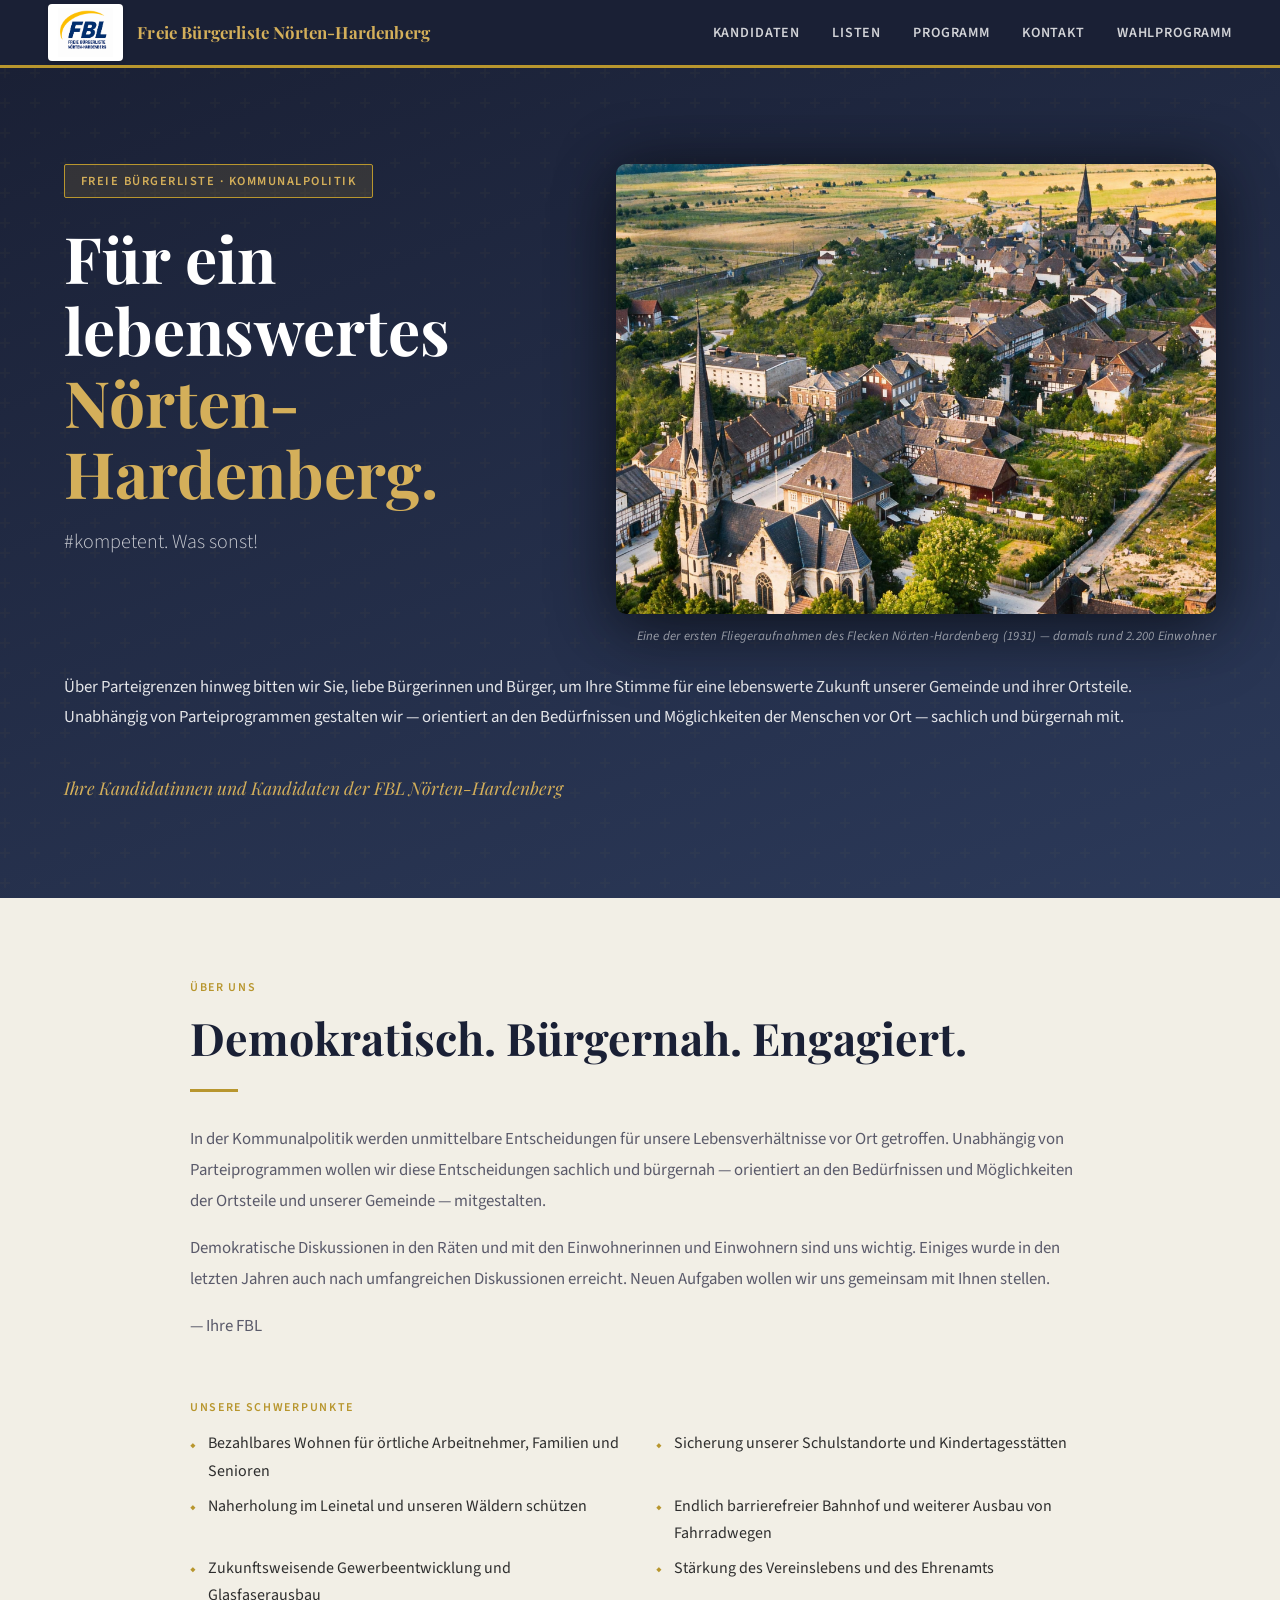
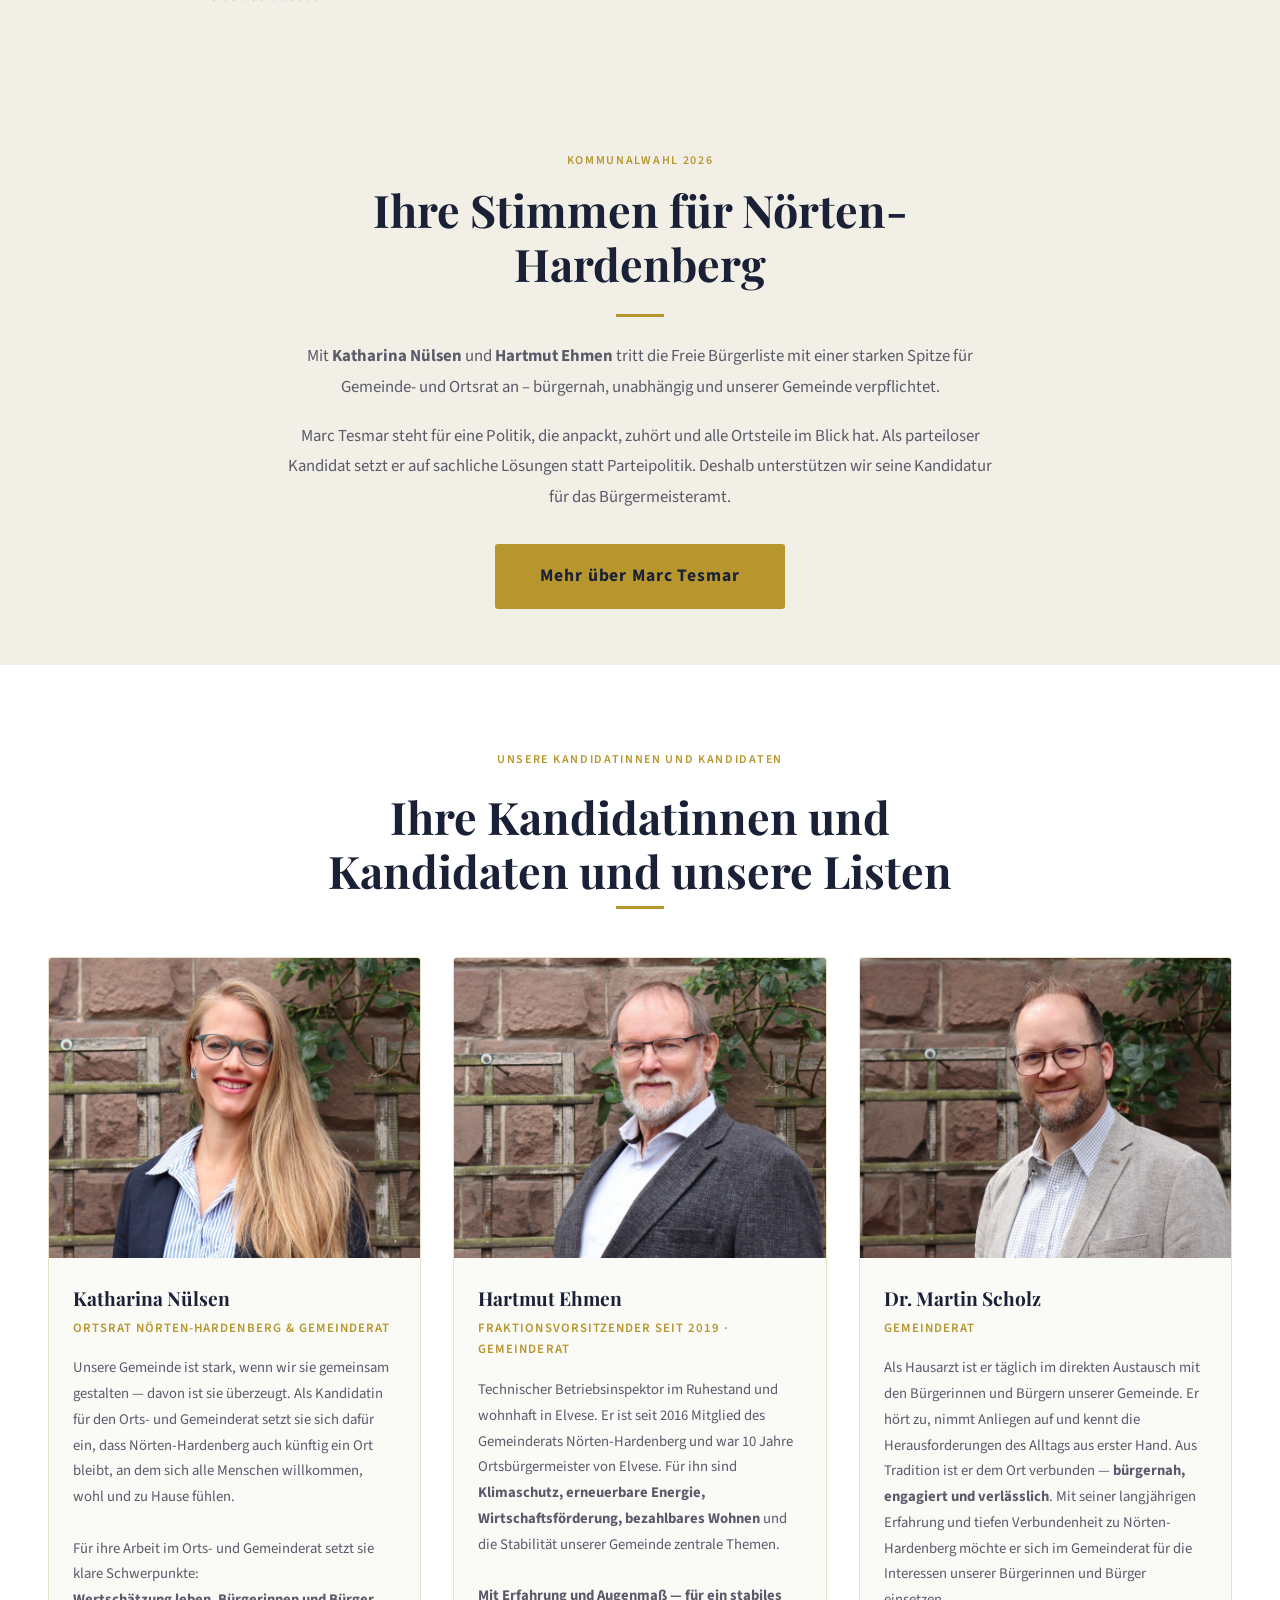
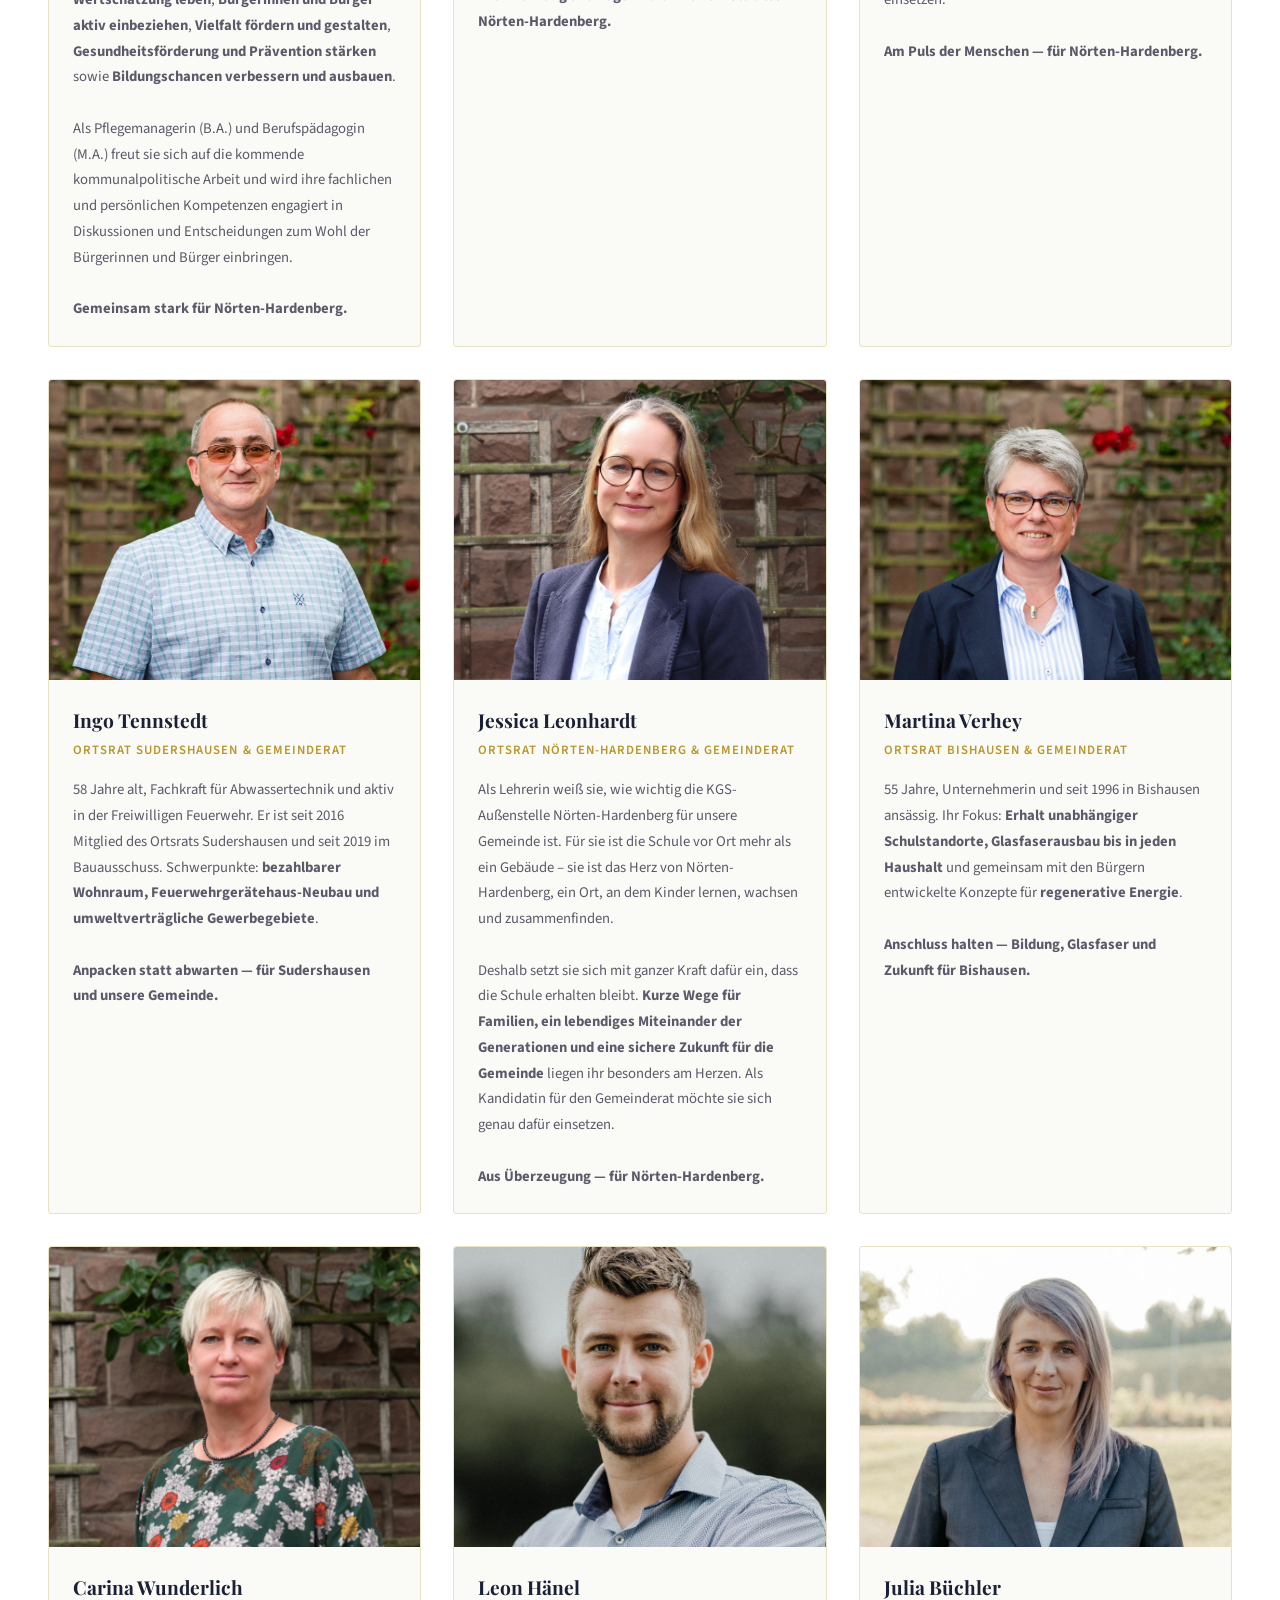
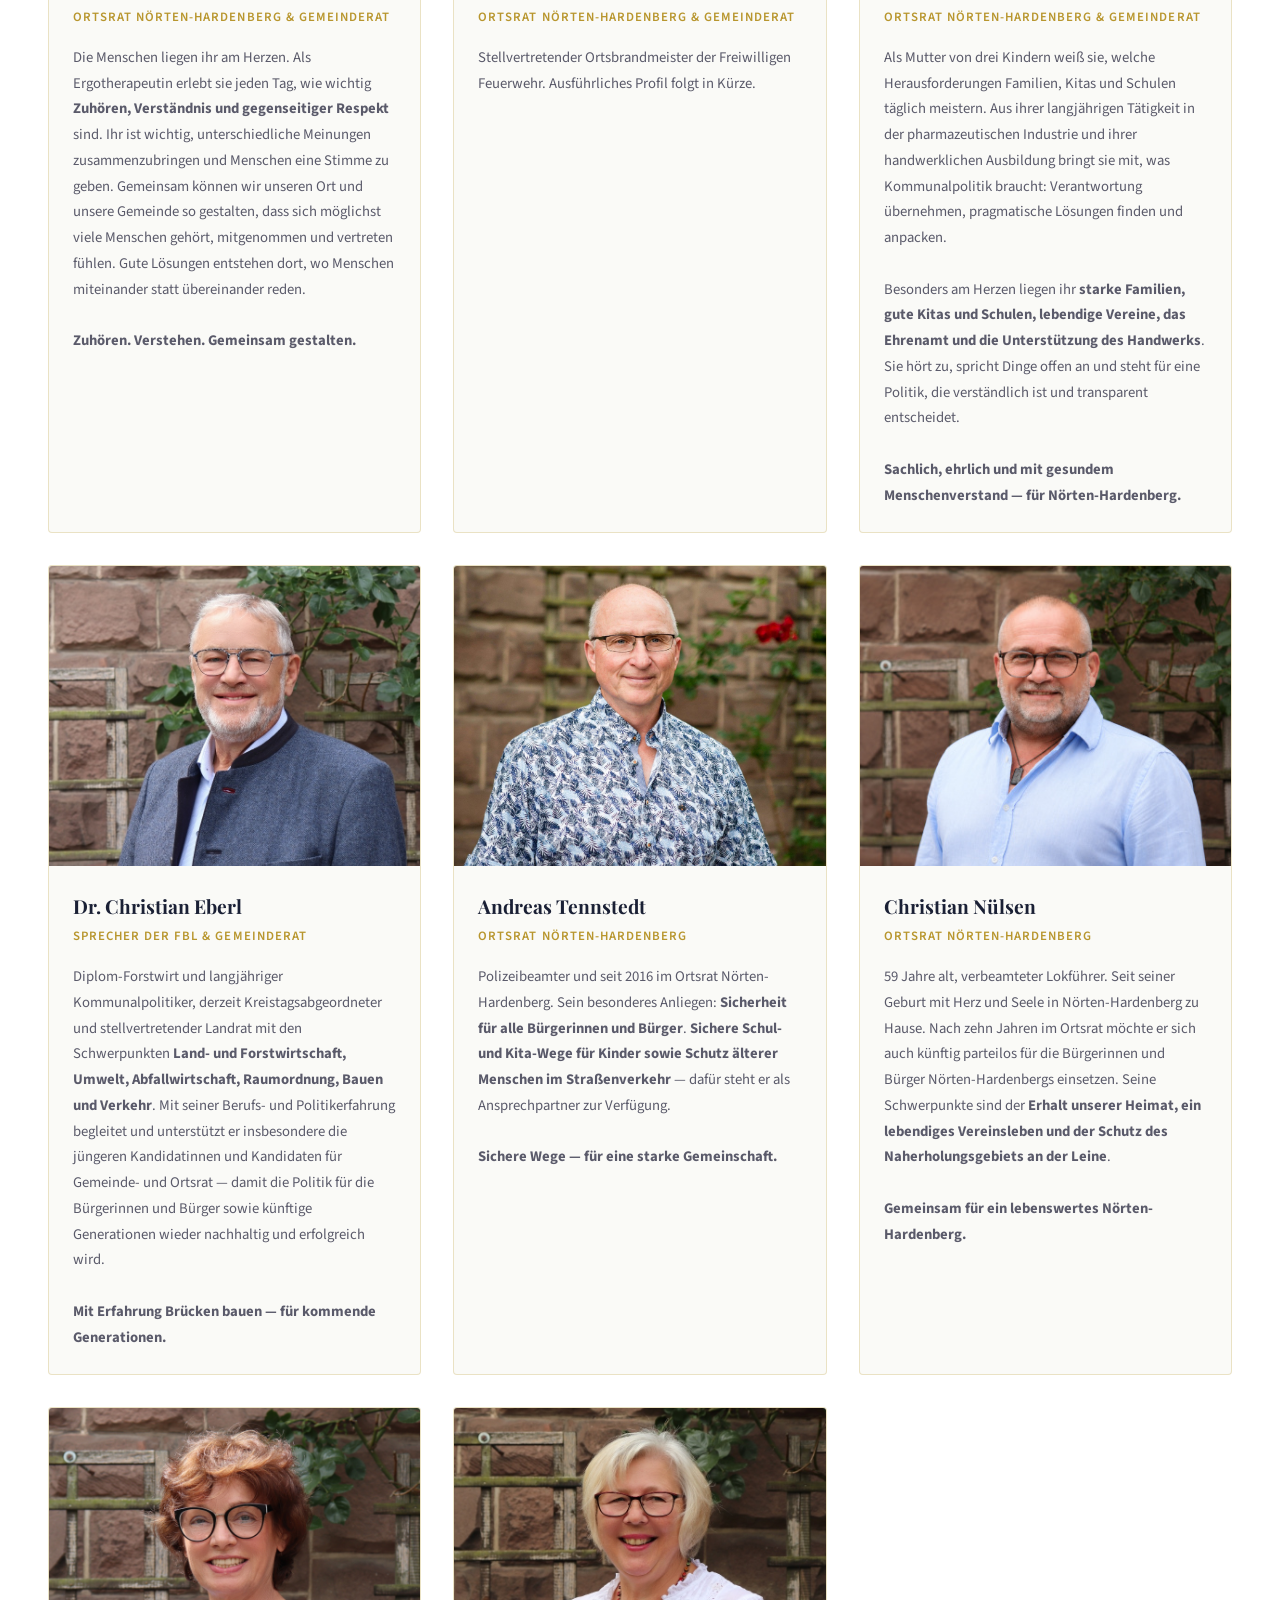
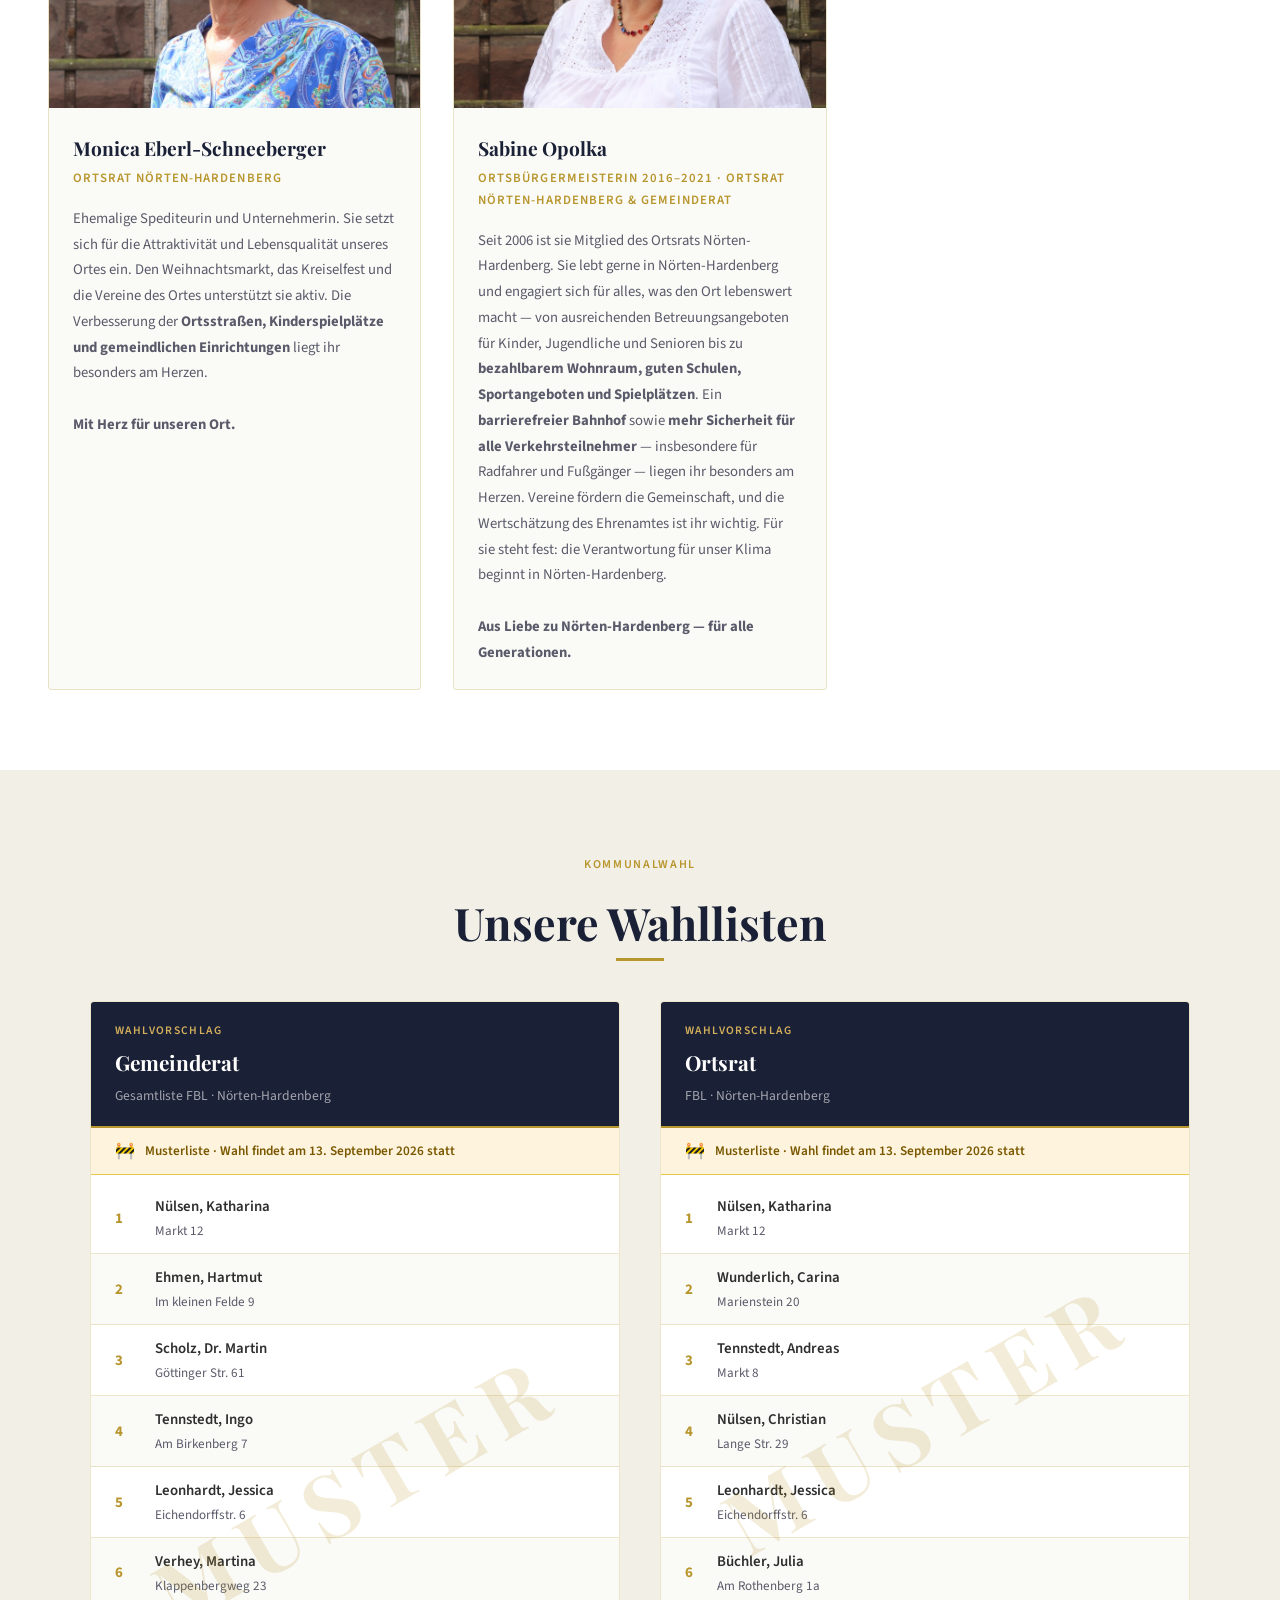
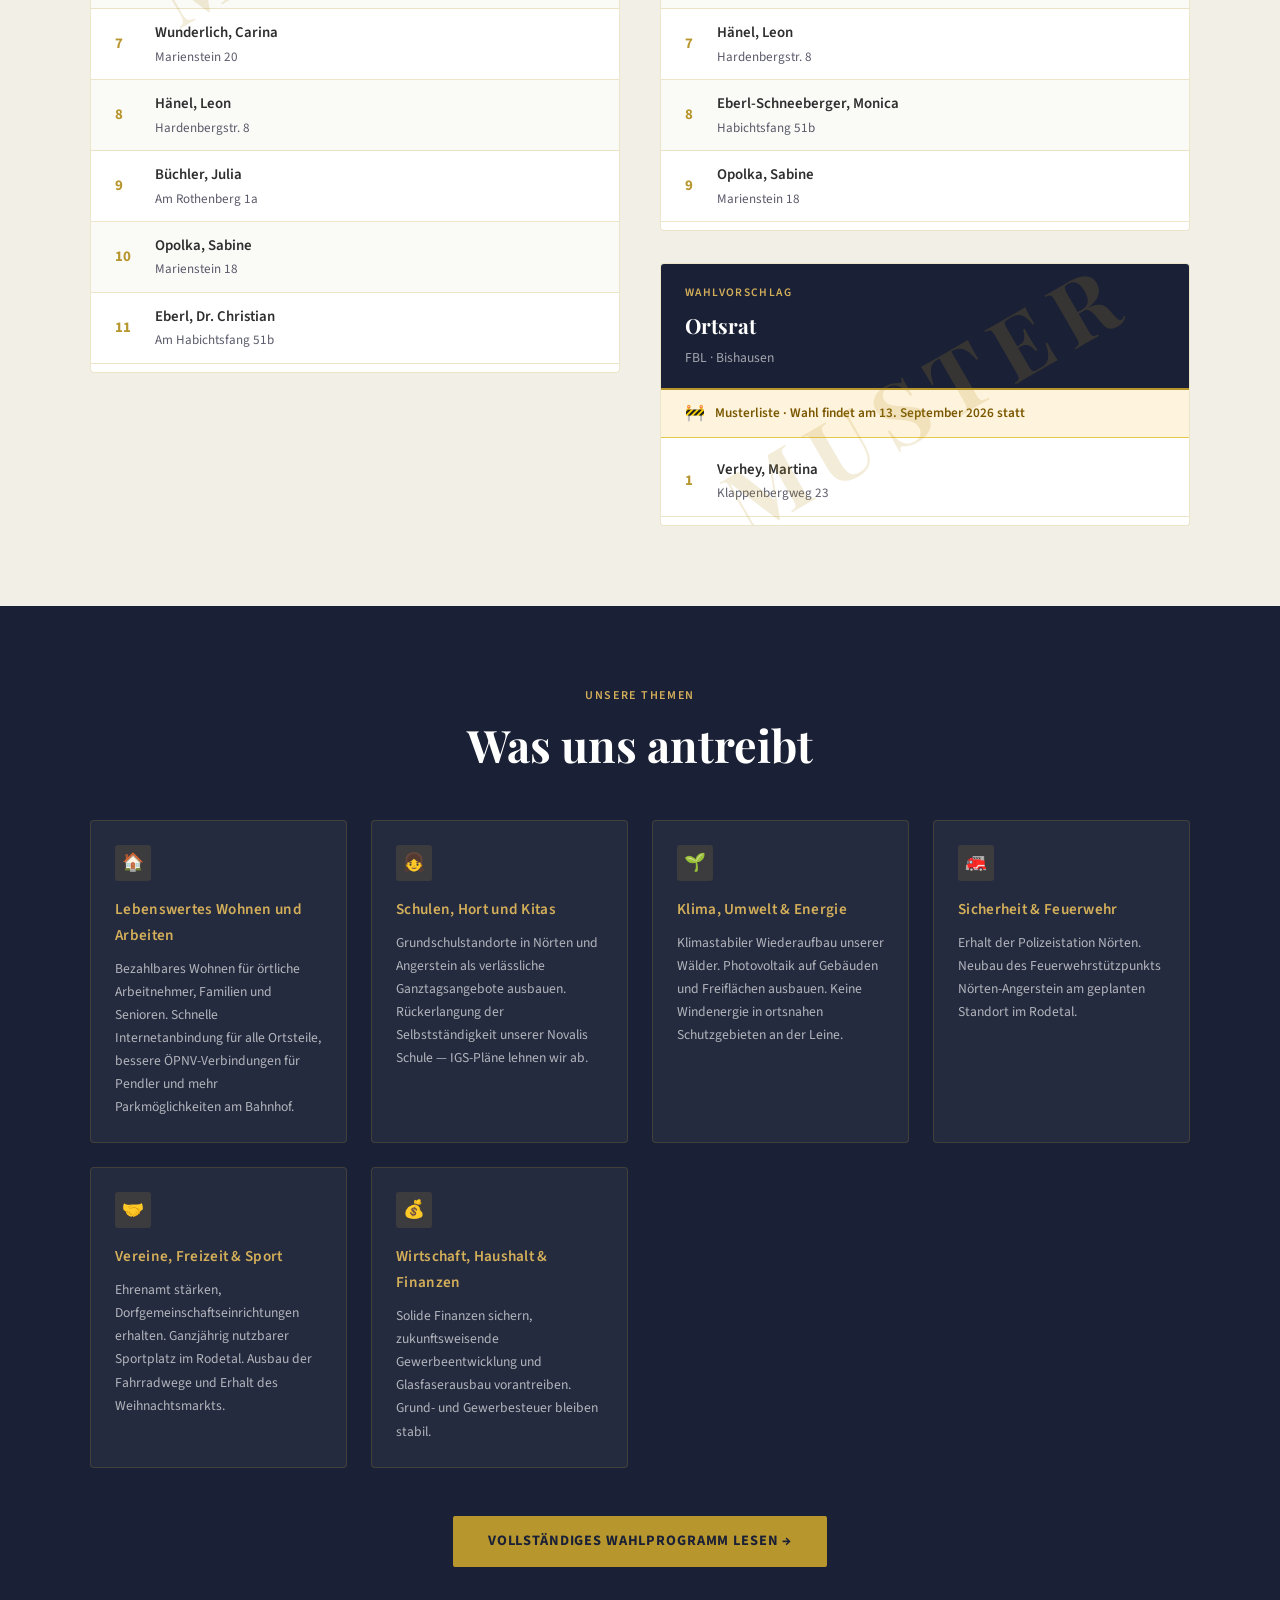
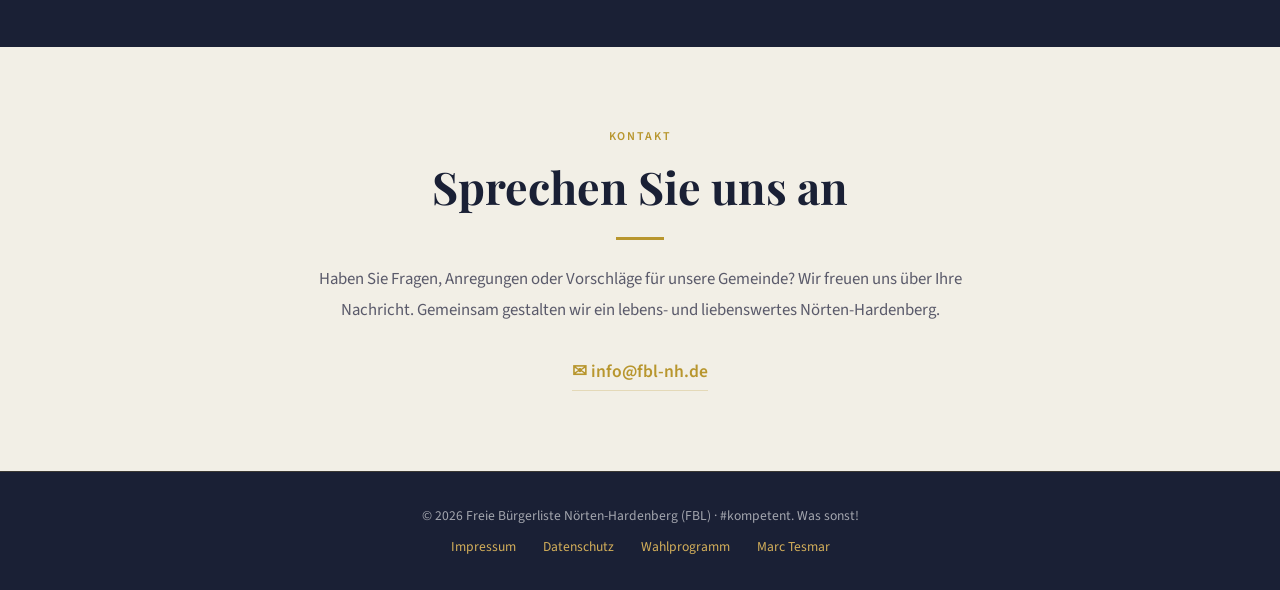
==== commit 6791a626: "Add files via upload" ====
--- a/index.html
+++ b/index.html
@@ -1009,7 +1009,10 @@
     <!-- Leon Hänel -->
     <div class="kand-card">
       <div class="kand-img-wrap">
-        <div class="kand-initials">LH</div>
+        <img src="Bilder/LeonHaenel-scaled.jpg" alt="Foto von Leon Hänel" loading="lazy"
+             onerror="this.style.display='none';this.nextElementSibling.style.display='flex'"
+             style="width:100%;height:100%;object-fit:cover;object-position: center 20%;">
+        <div class="kand-initials" style="display:none;">LH</div>
       </div>
       <div class="kand-body">
         <div class="kand-name">Leon Hänel</div>
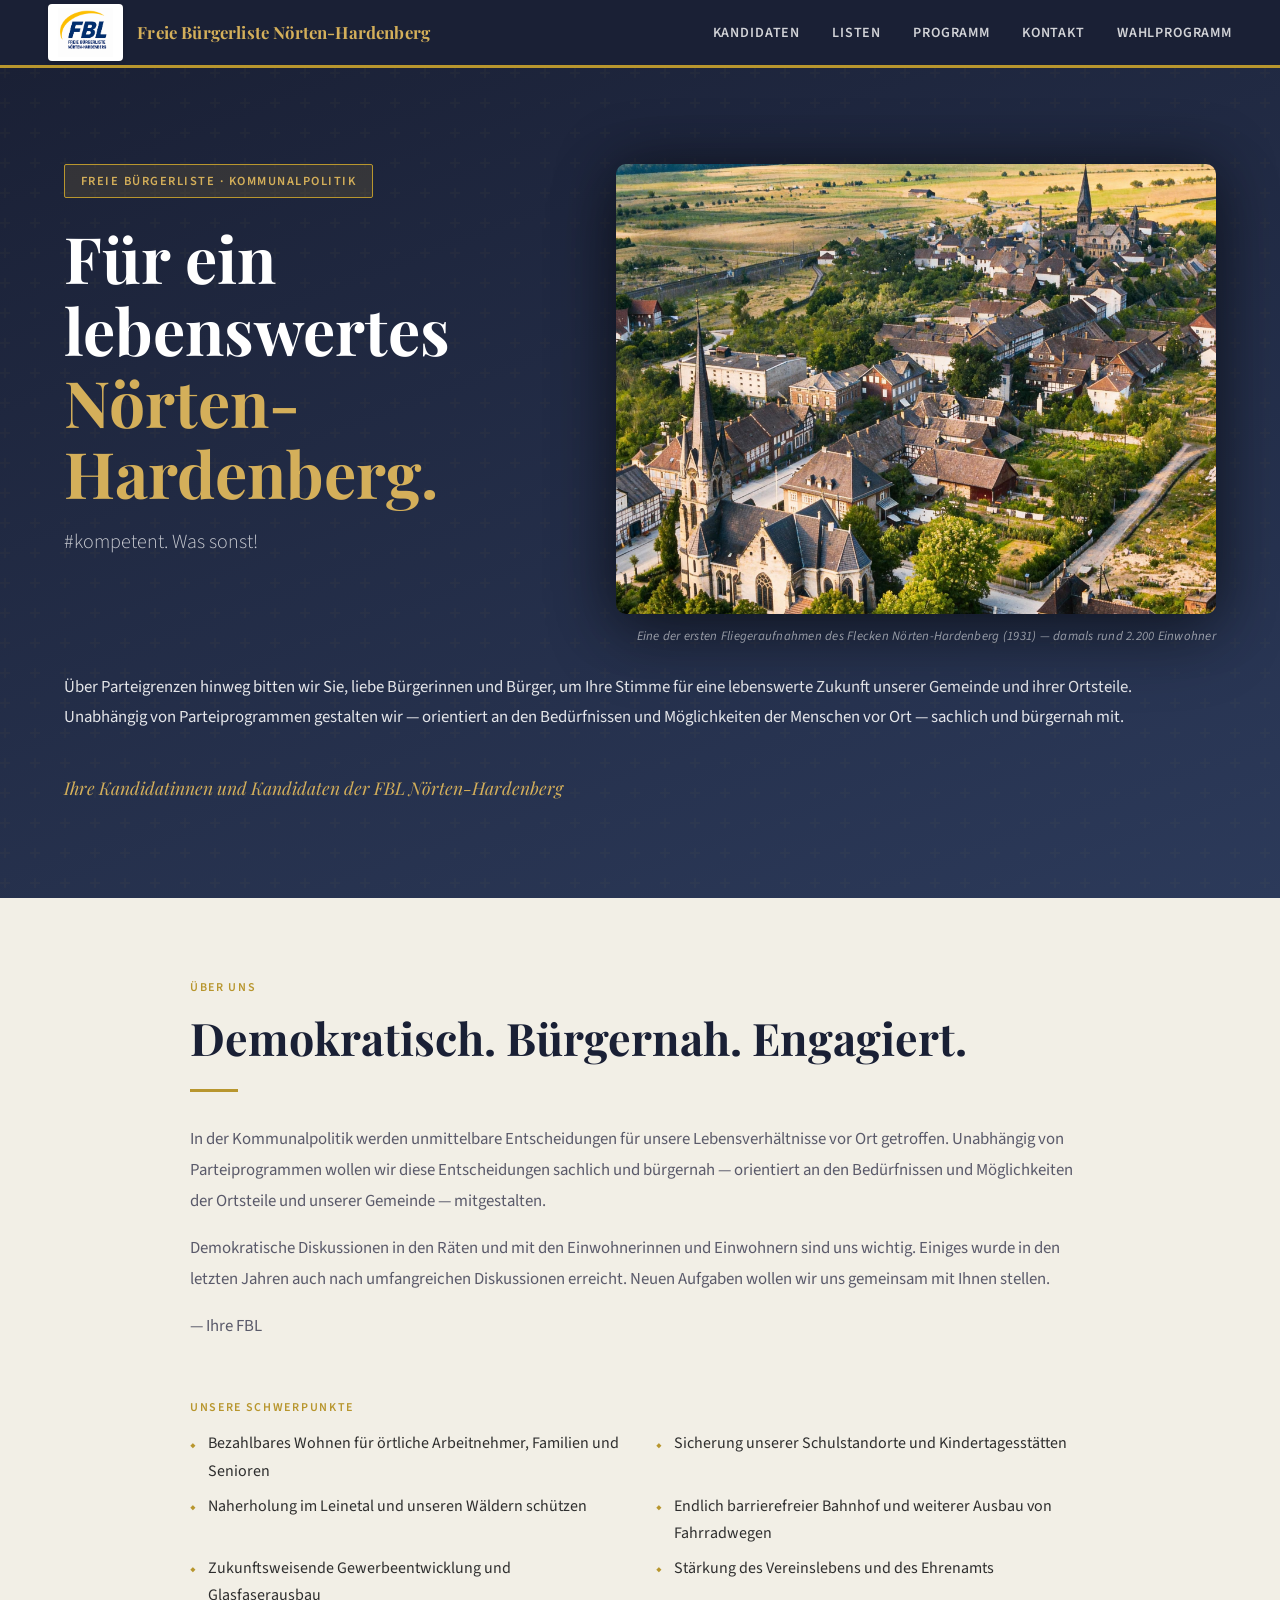
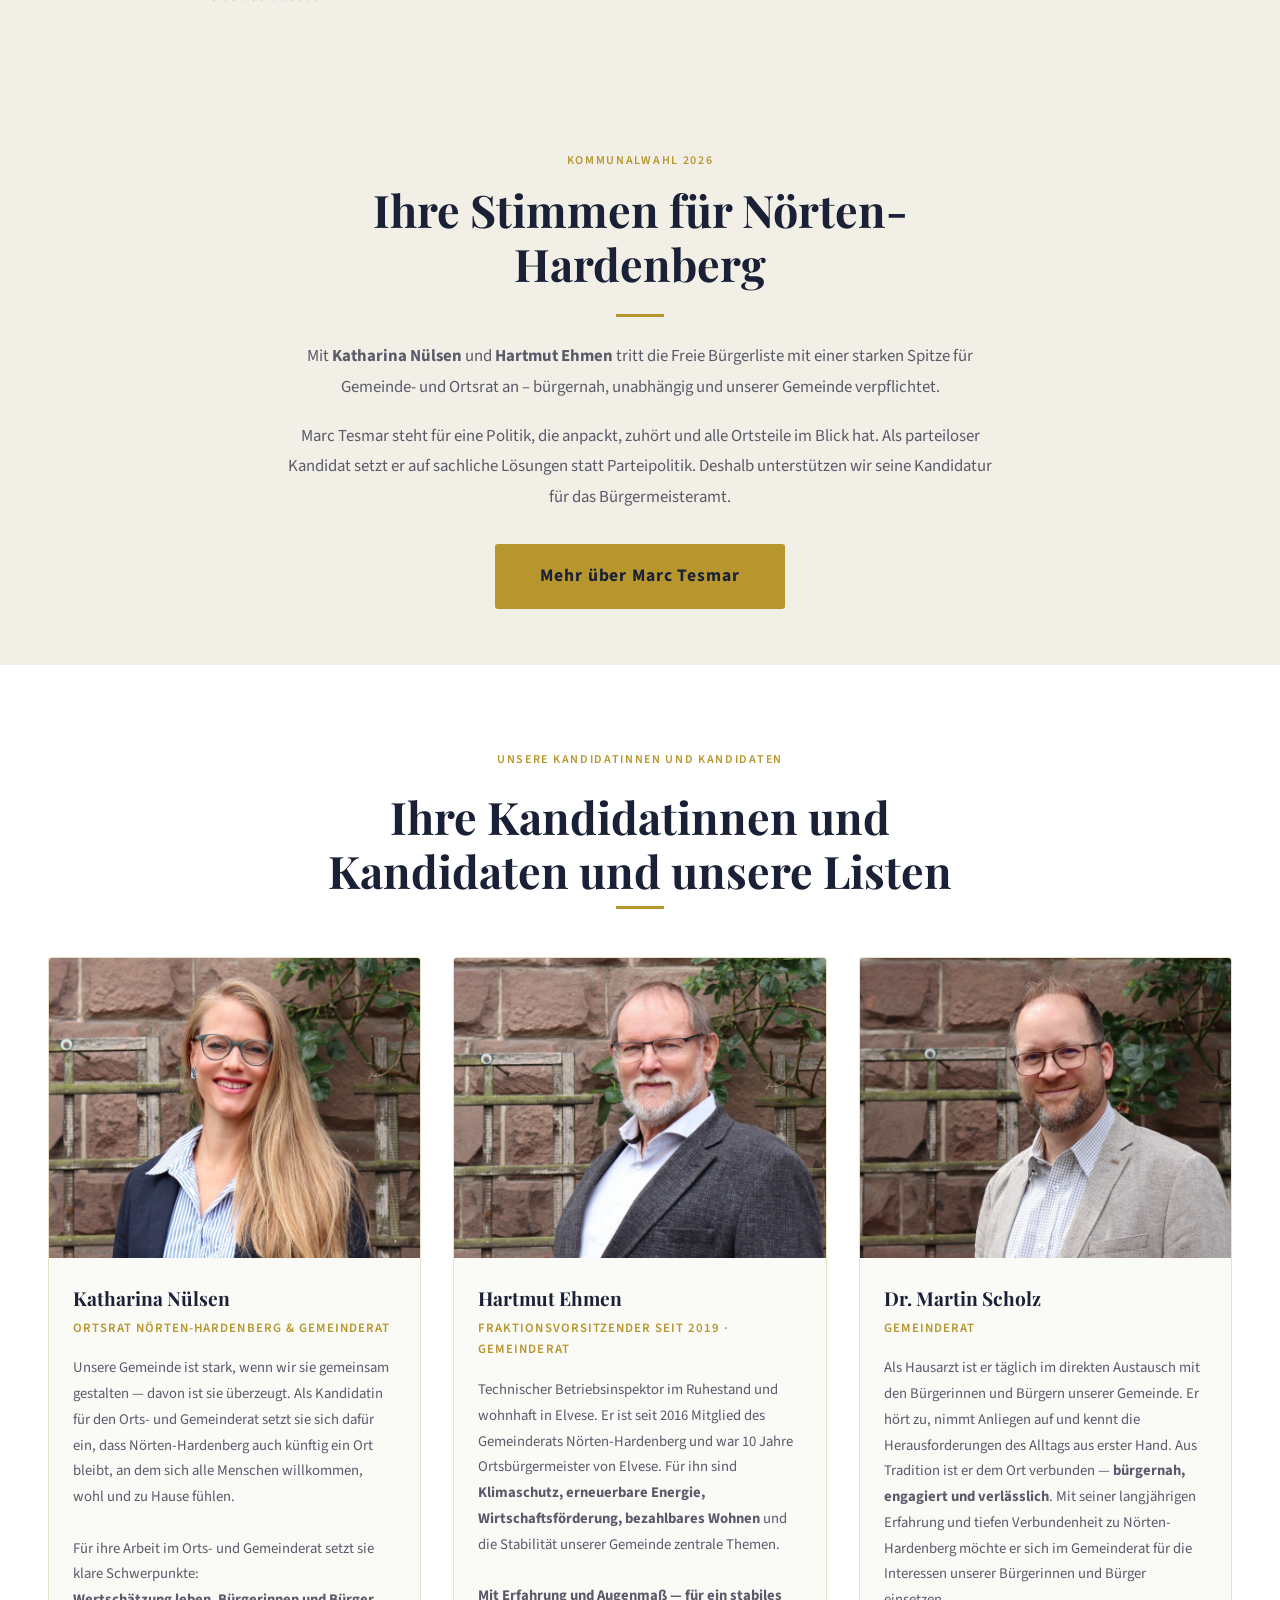
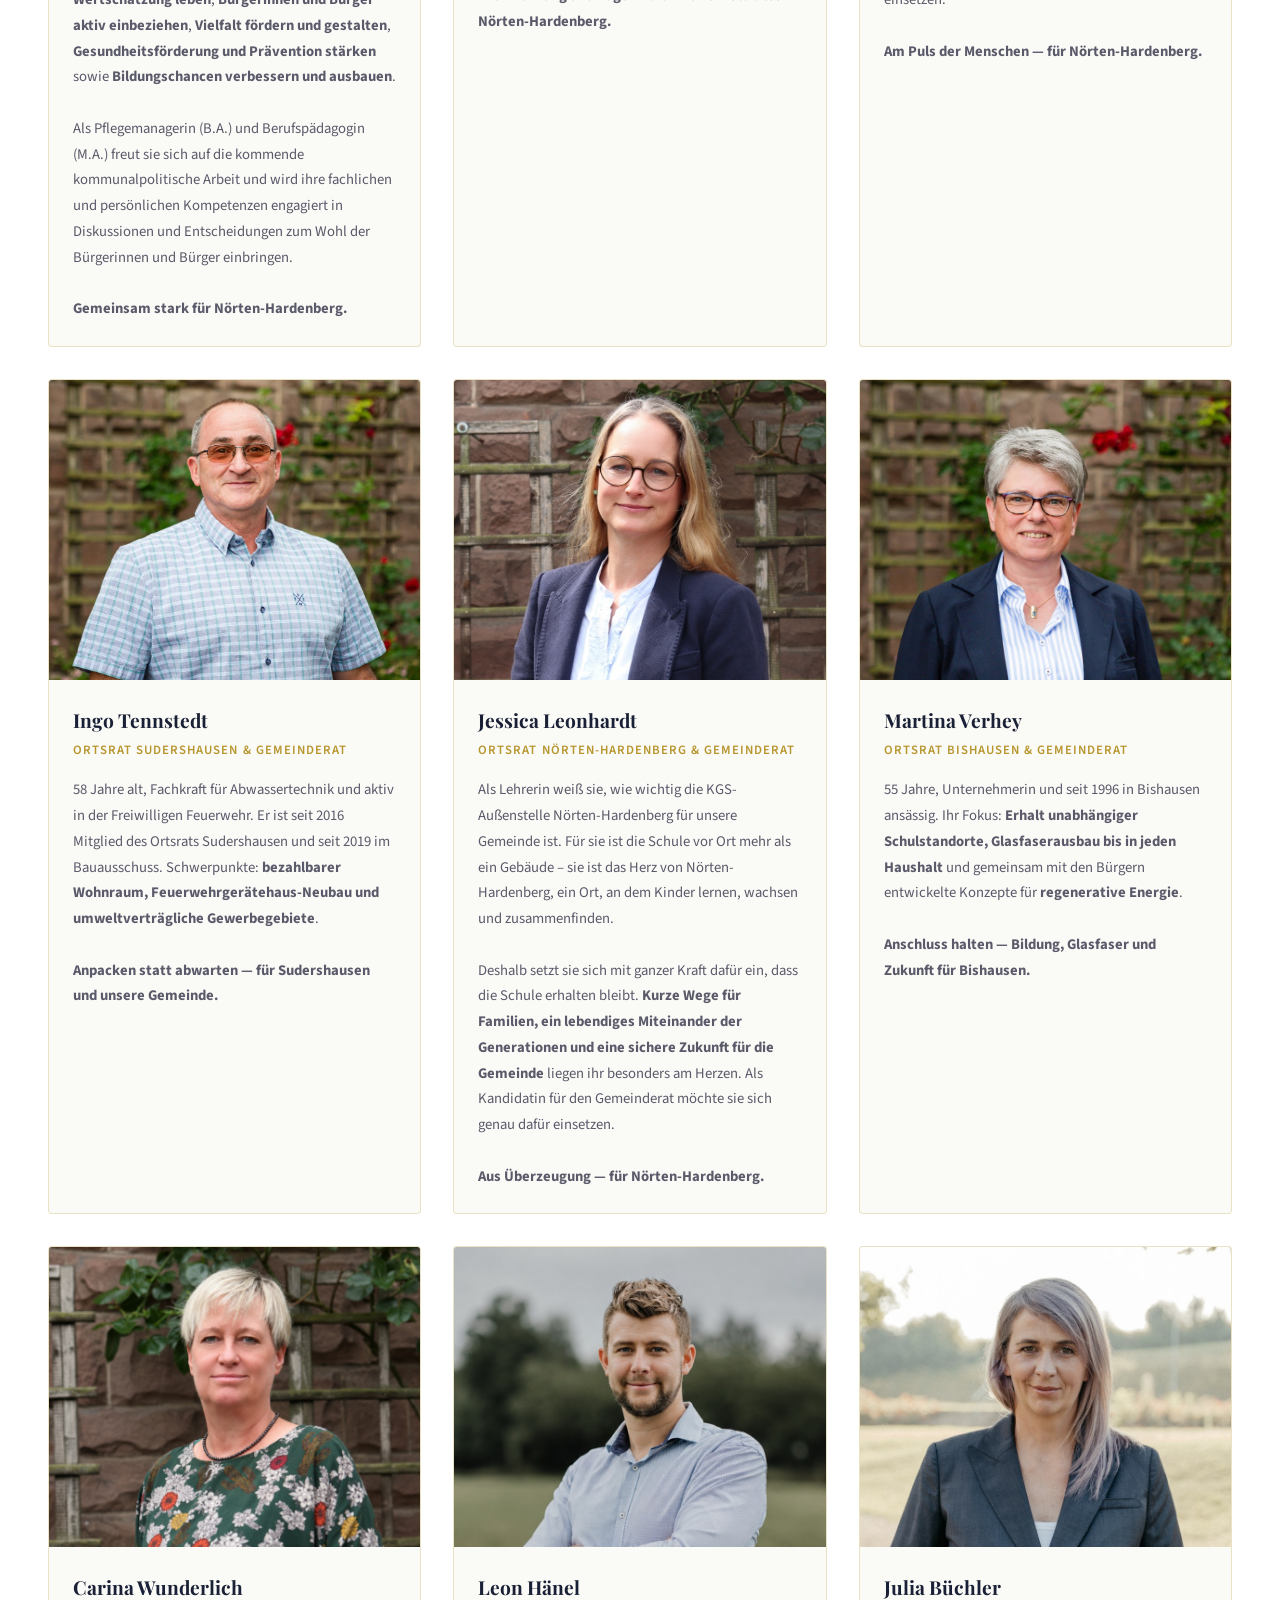
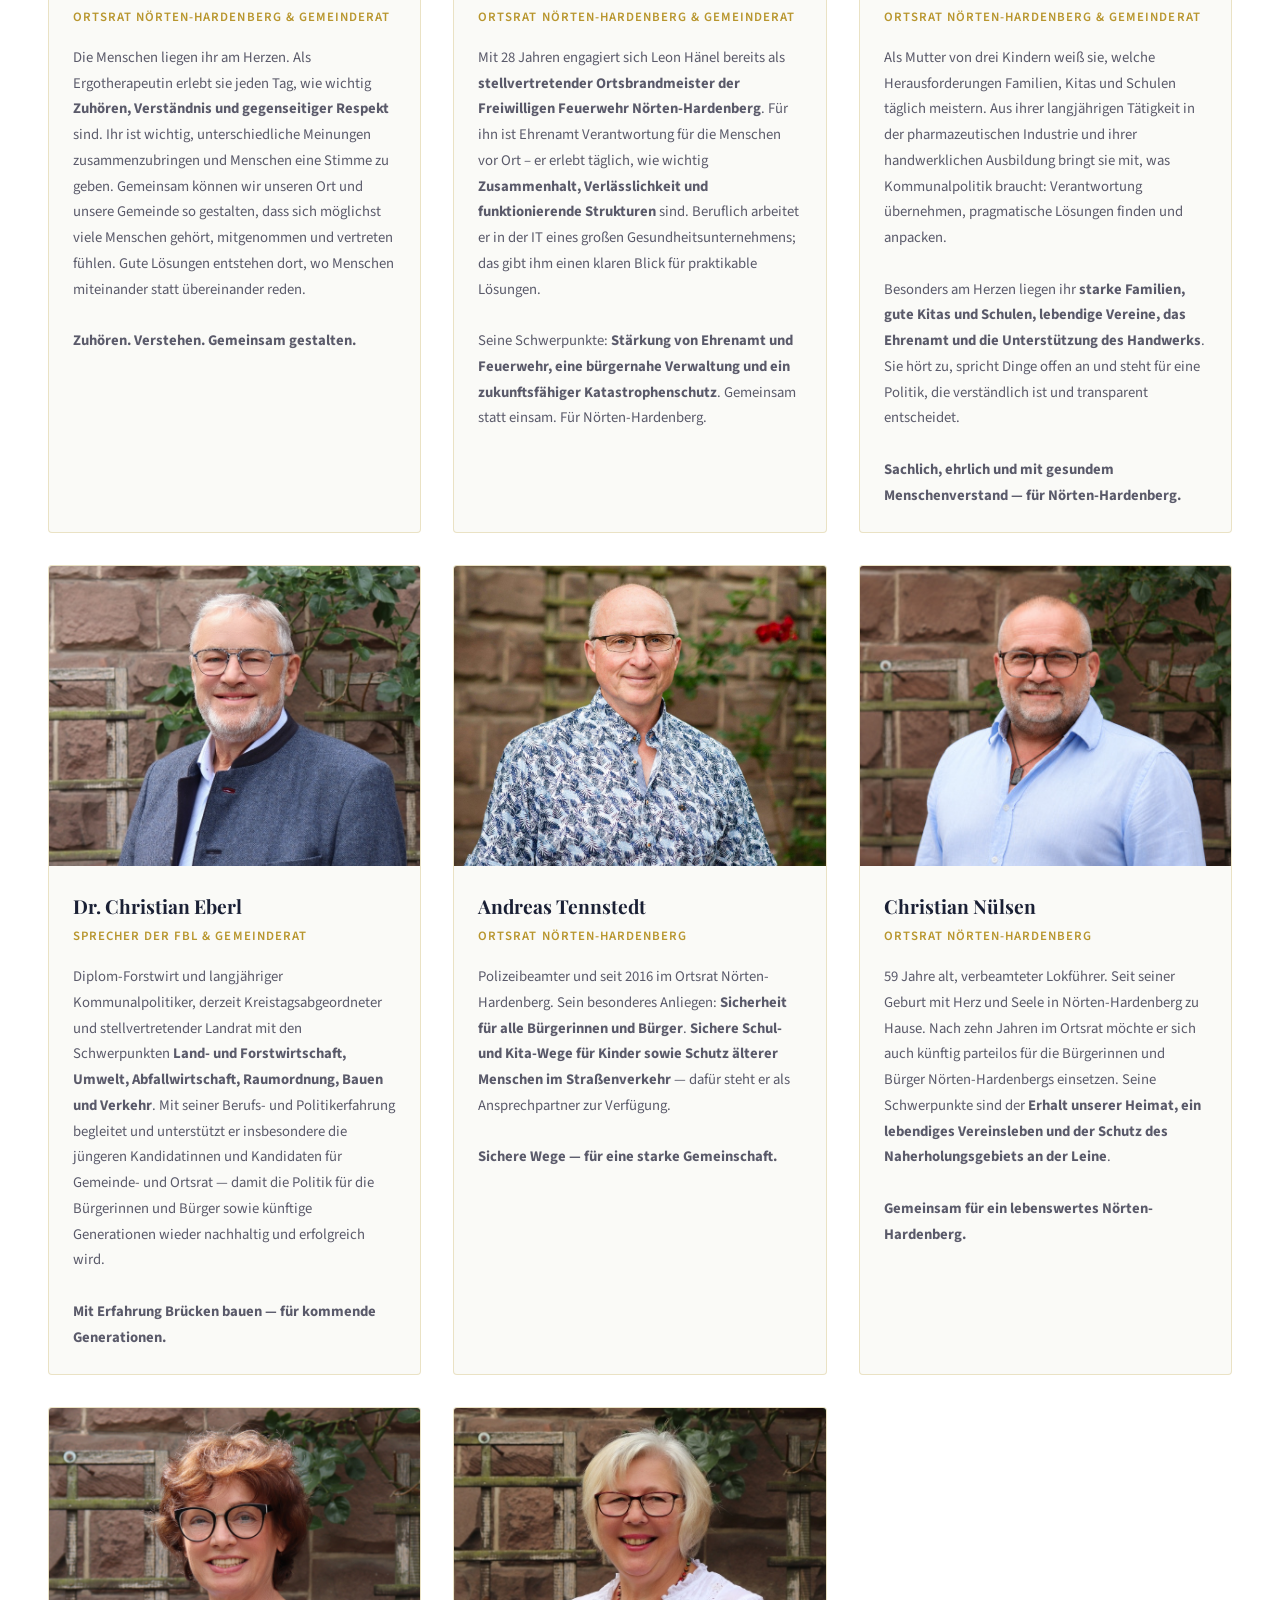
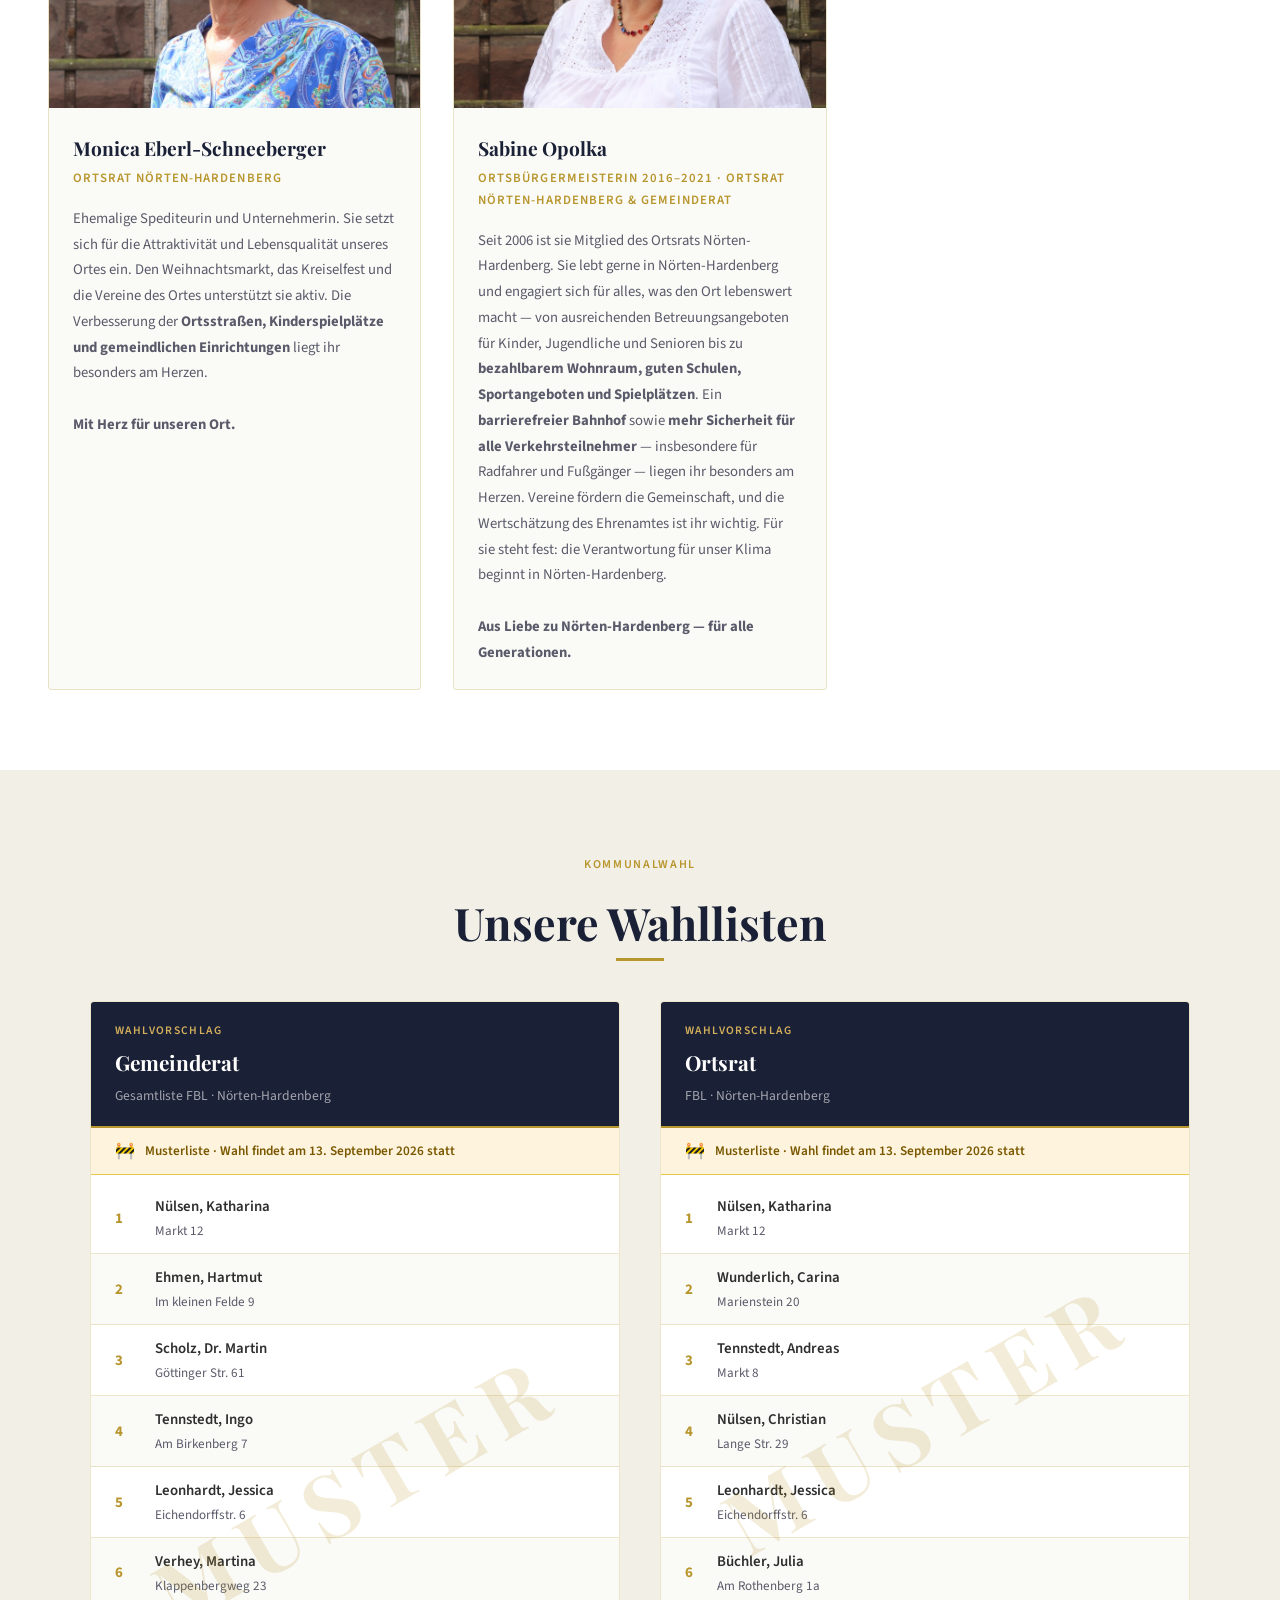
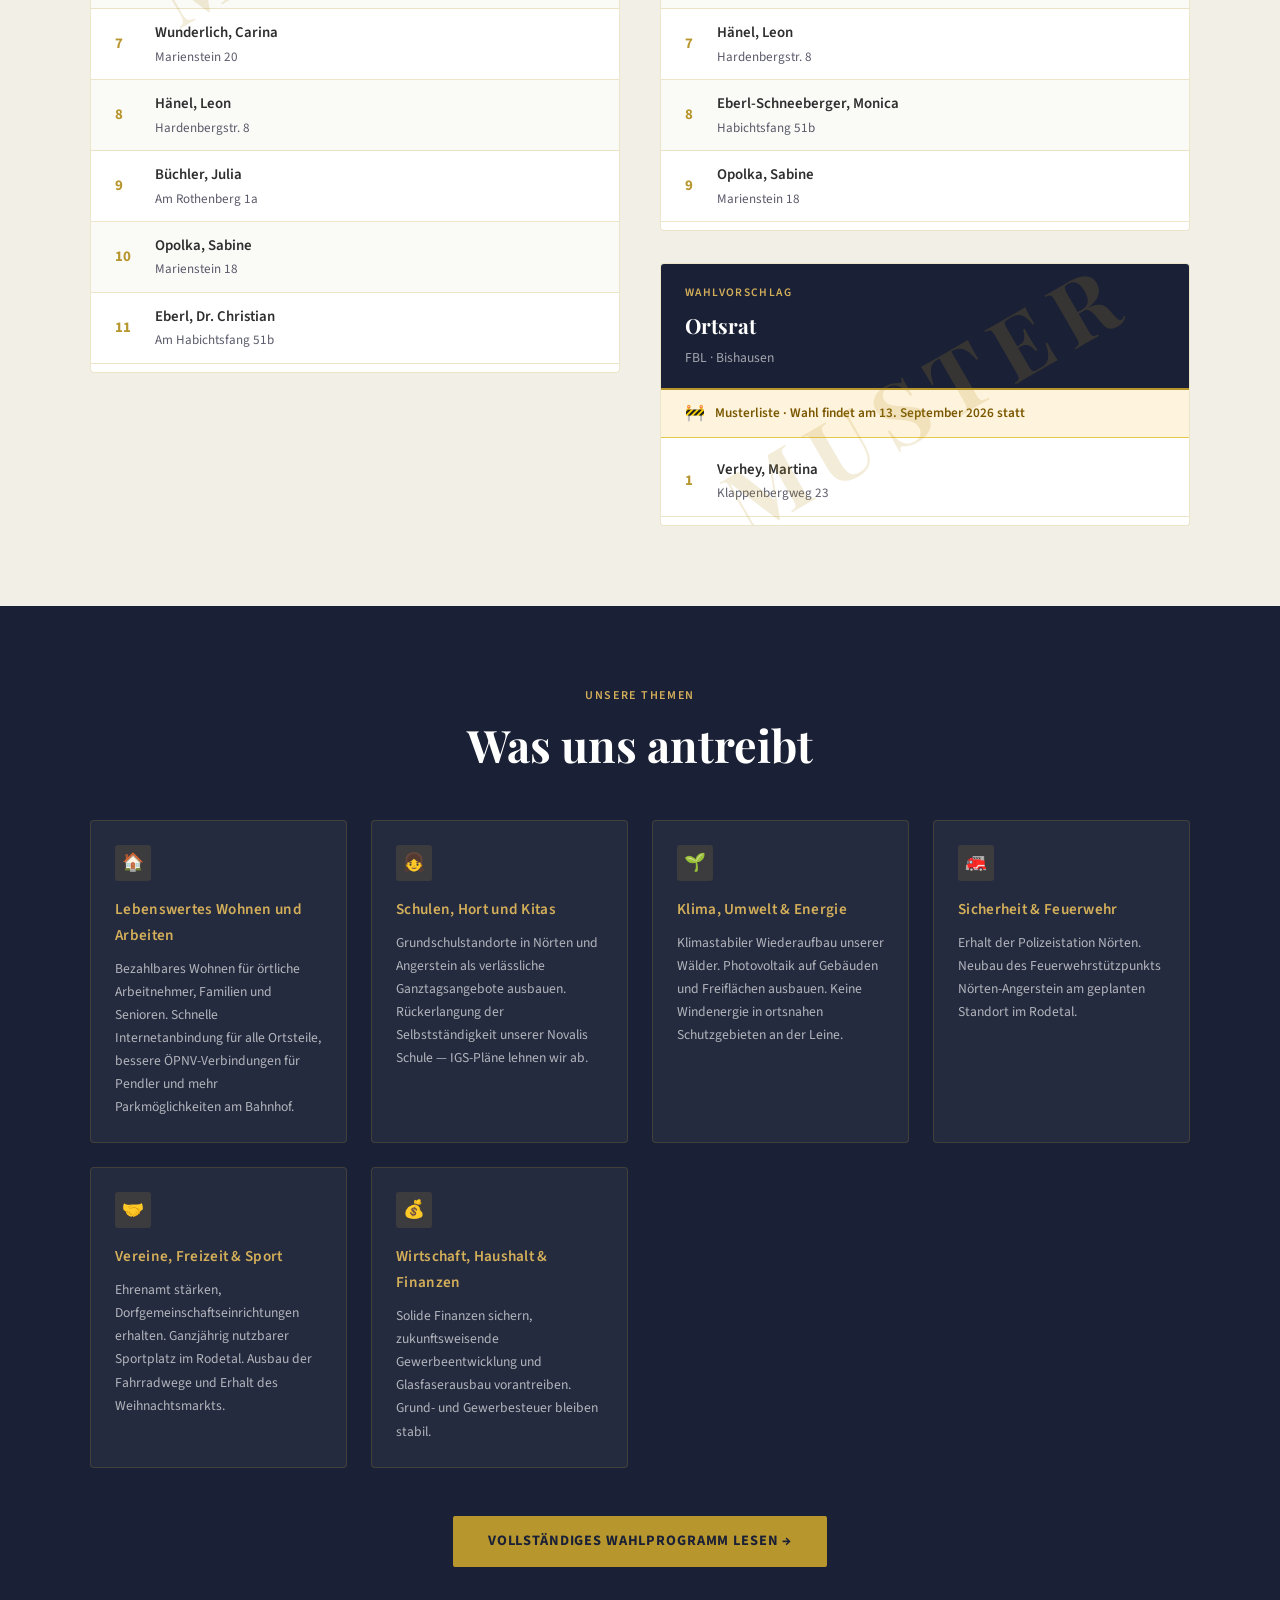
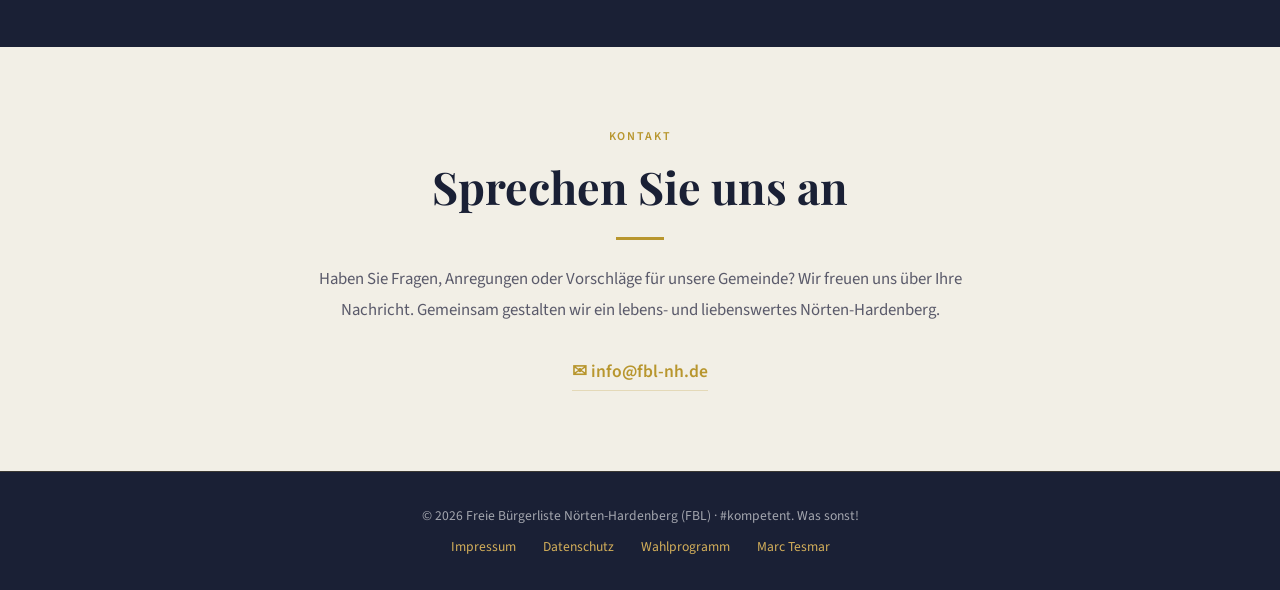
==== commit fe223a8b: "Add files via upload" ====
--- a/index.html
+++ b/index.html
@@ -1018,7 +1018,7 @@
         <div class="kand-name">Leon Hänel</div>
         <div class="kand-role">Ortsrat Nörten-Hardenberg & Gemeinderat</div>
         <p class="kand-text">
-          Stellvertretender Ortsbrandmeister der Freiwilligen Feuerwehr. Ausführliches Profil folgt in Kürze.
+          Mit 28 Jahren engagiert sich Leon Hänel bereits als <b>stellvertretender Ortsbrandmeister der Freiwilligen Feuerwehr Nörten-Hardenberg</b>. Für ihn ist Ehrenamt Verantwortung für die Menschen vor Ort – er erlebt täglich, wie wichtig <b>Zusammenhalt, Verlässlichkeit und funktionierende Strukturen</b> sind. Beruflich arbeitet er in der IT eines großen Gesundheitsunternehmens; das gibt ihm einen klaren Blick für praktikable Lösungen.<br/><br/>Seine Schwerpunkte: <b>Stärkung von Ehrenamt und Feuerwehr, eine bürgernahe Verwaltung und ein zukunftsfähiger Katastrophenschutz</b>. Gemeinsam statt einsam. Für Nörten-Hardenberg.
         </p>
       </div>
     </div>
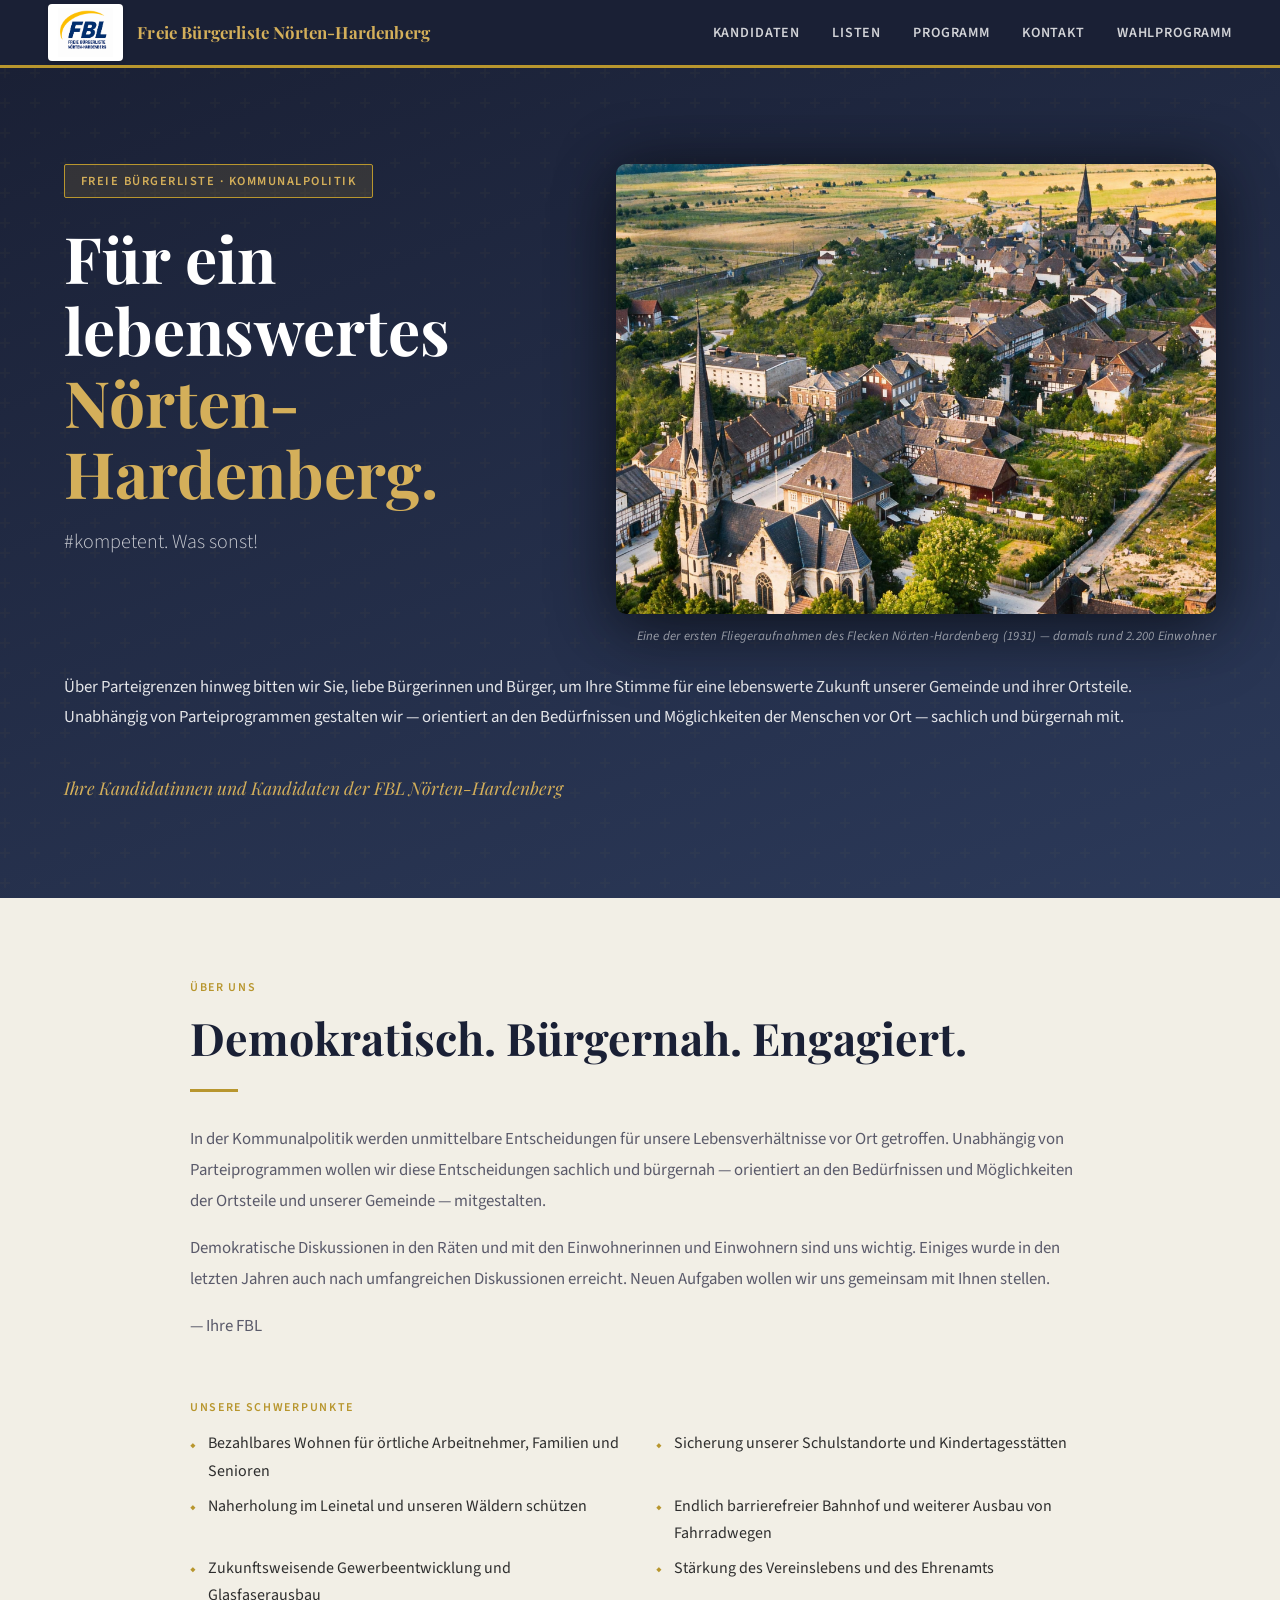
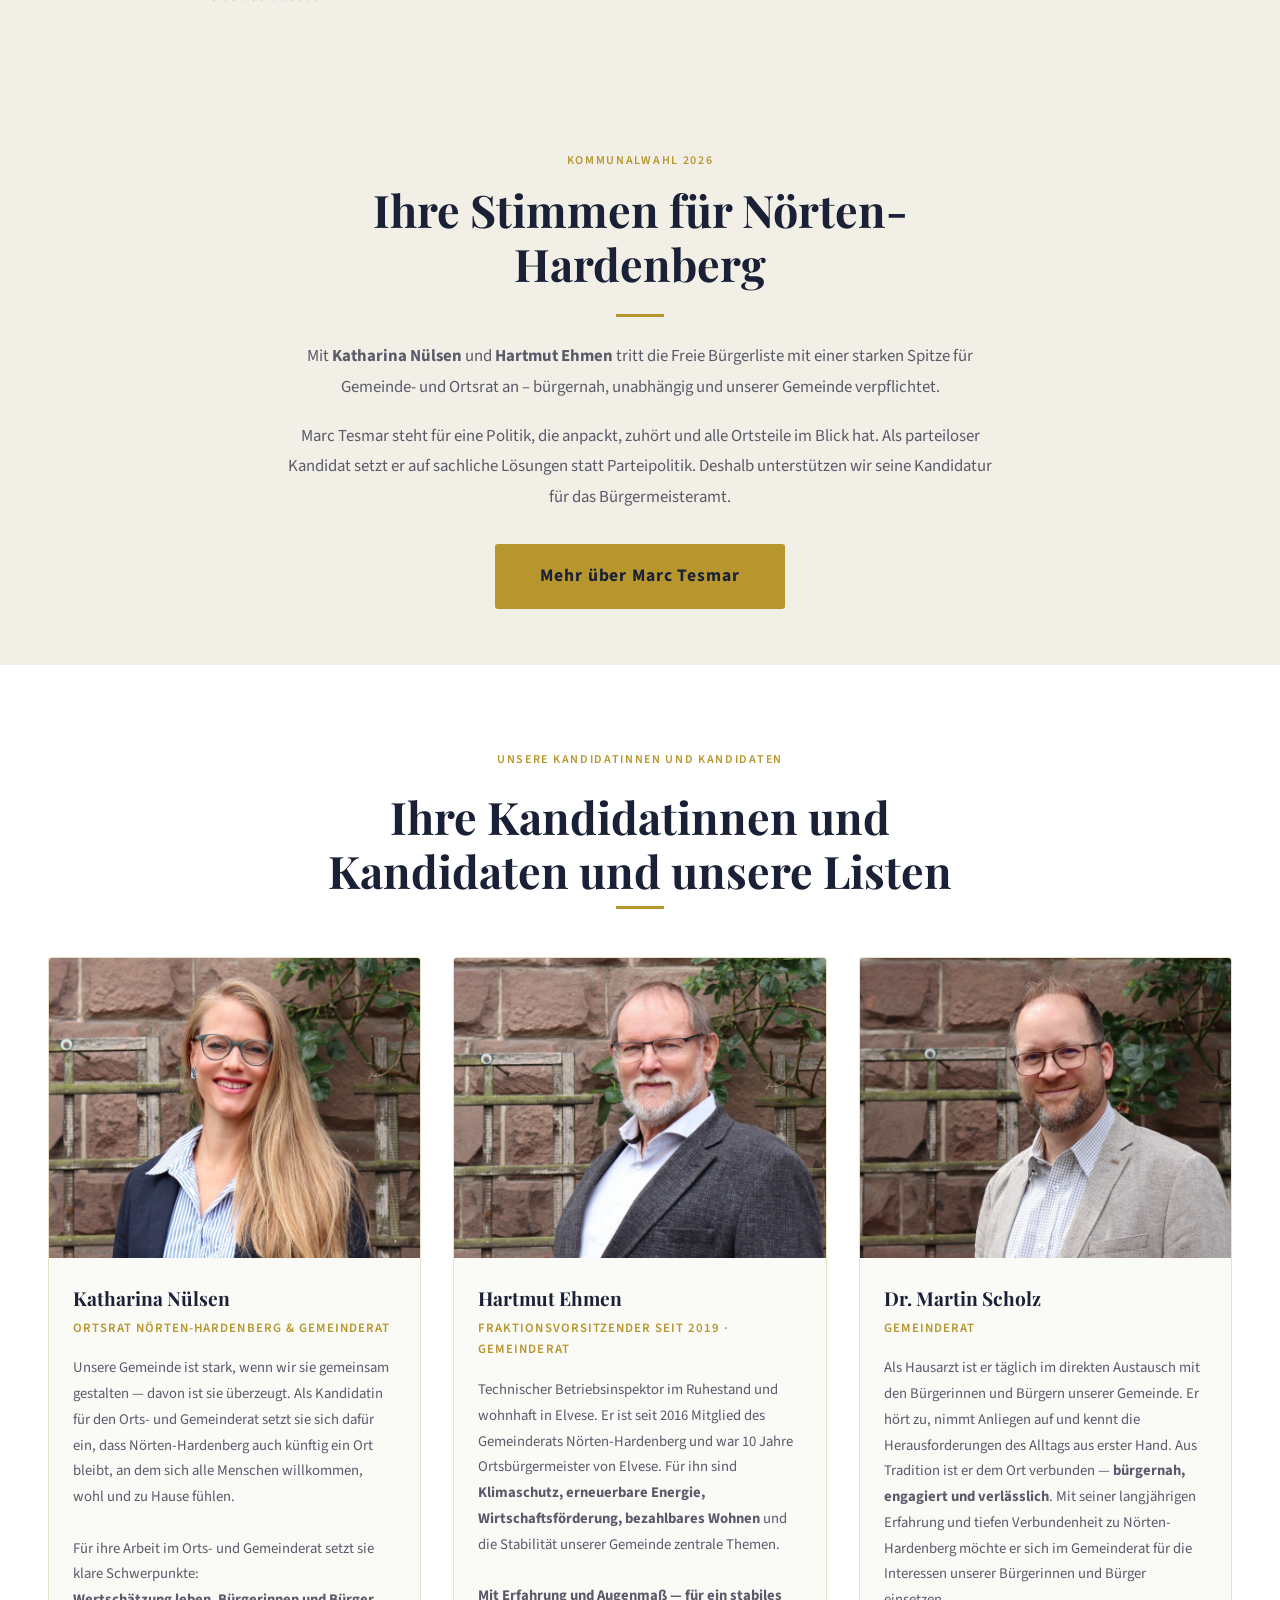
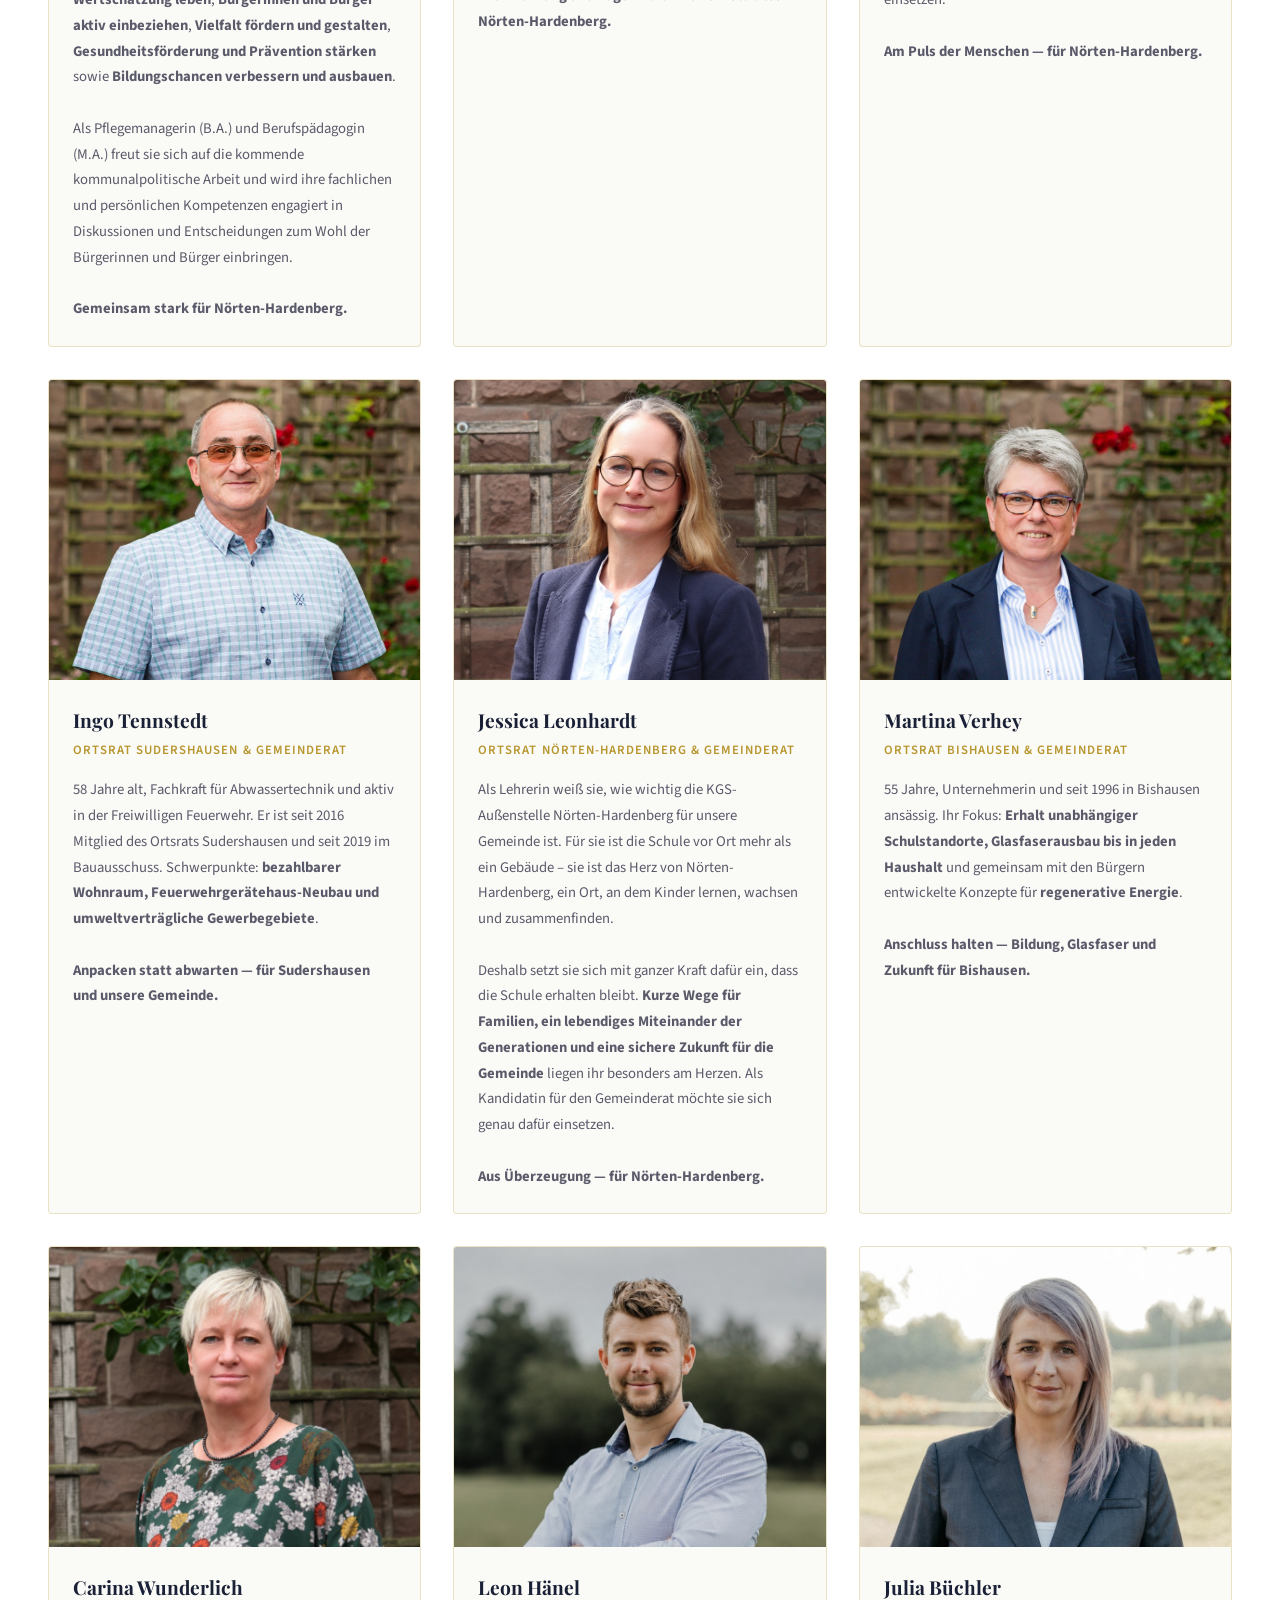
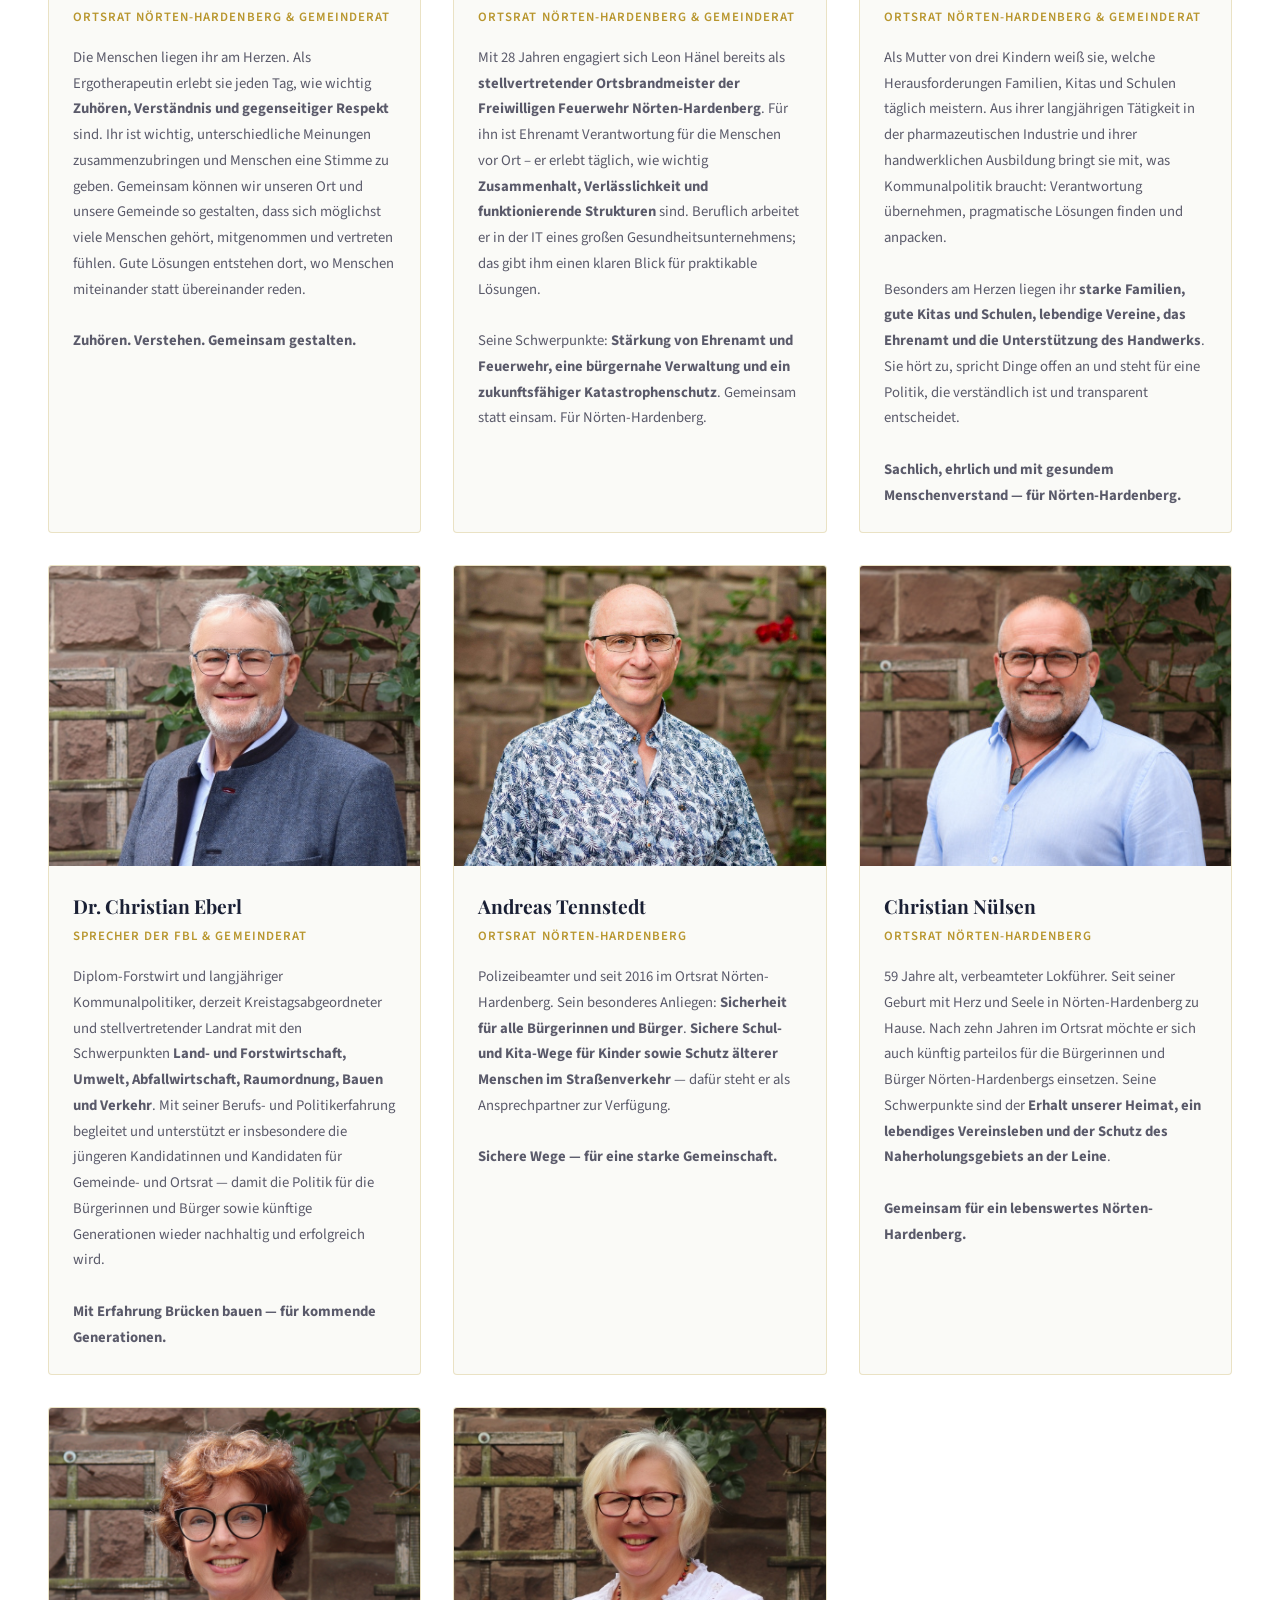
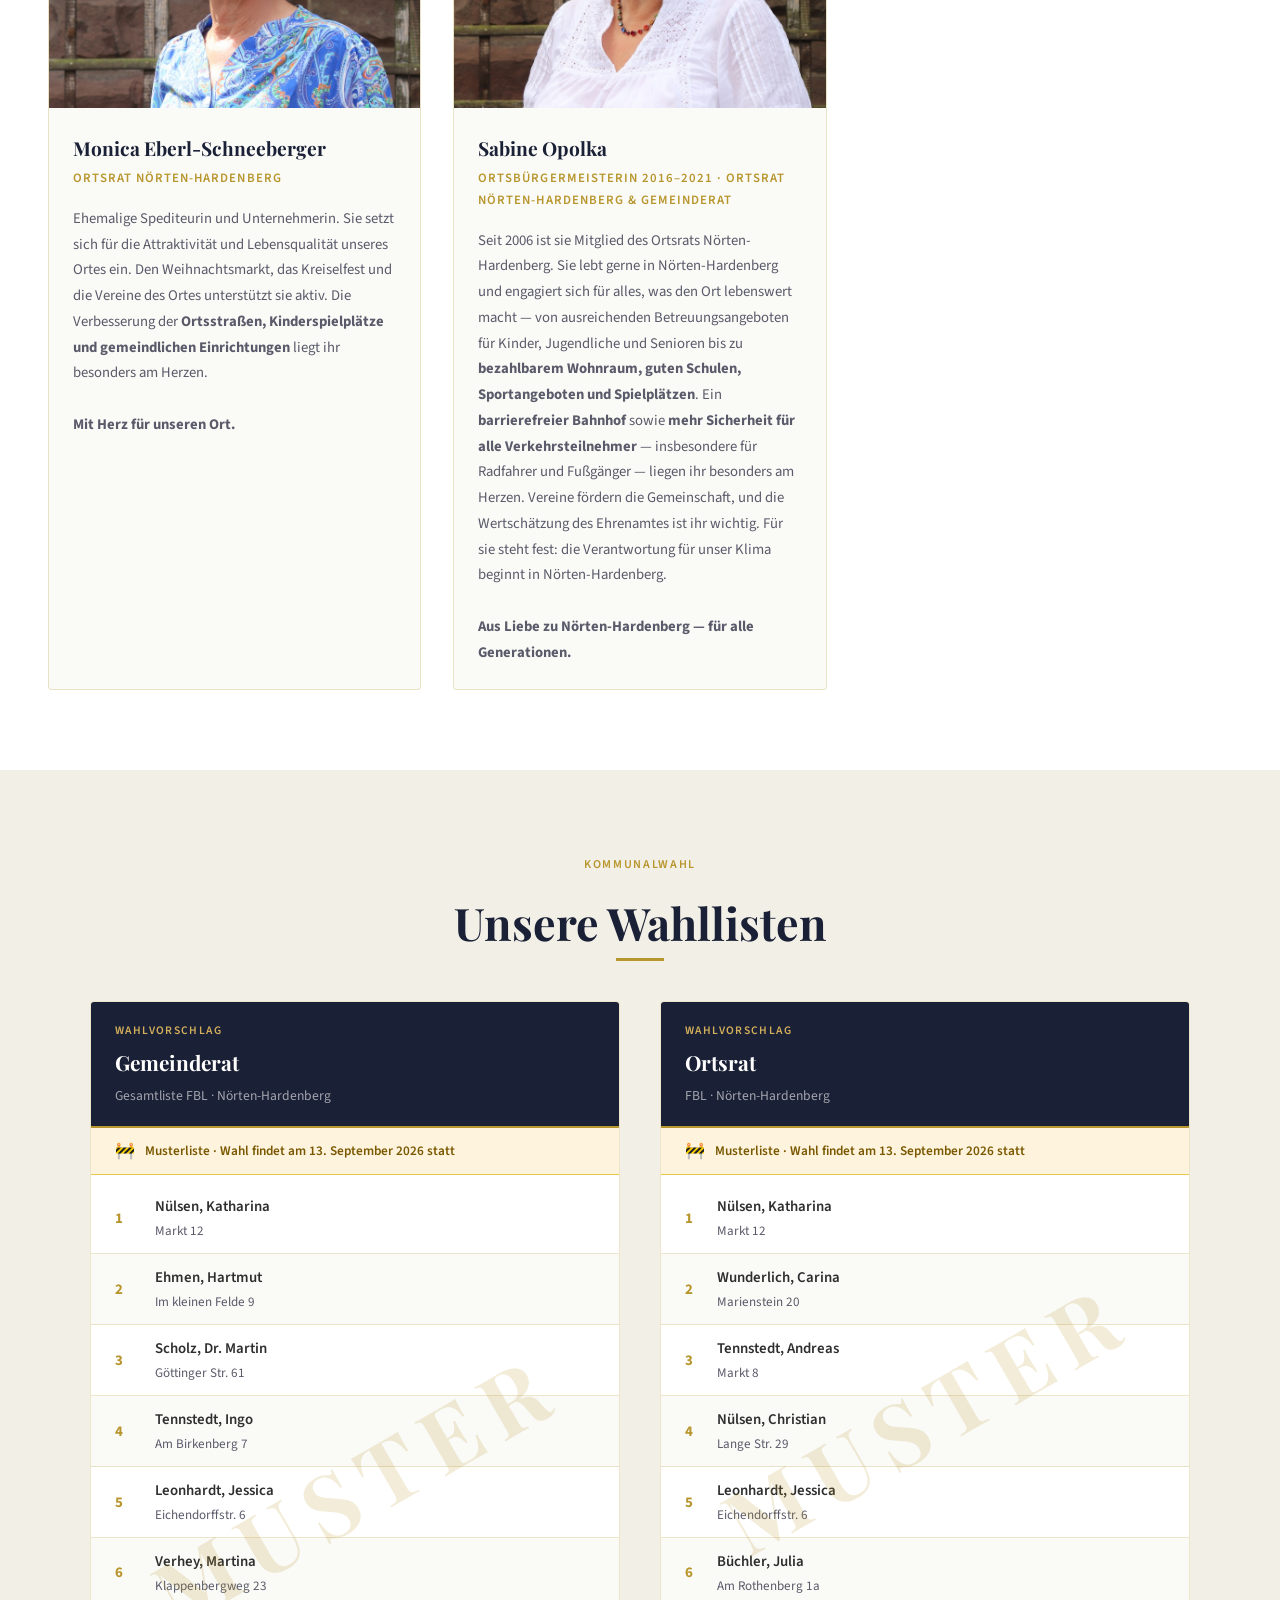
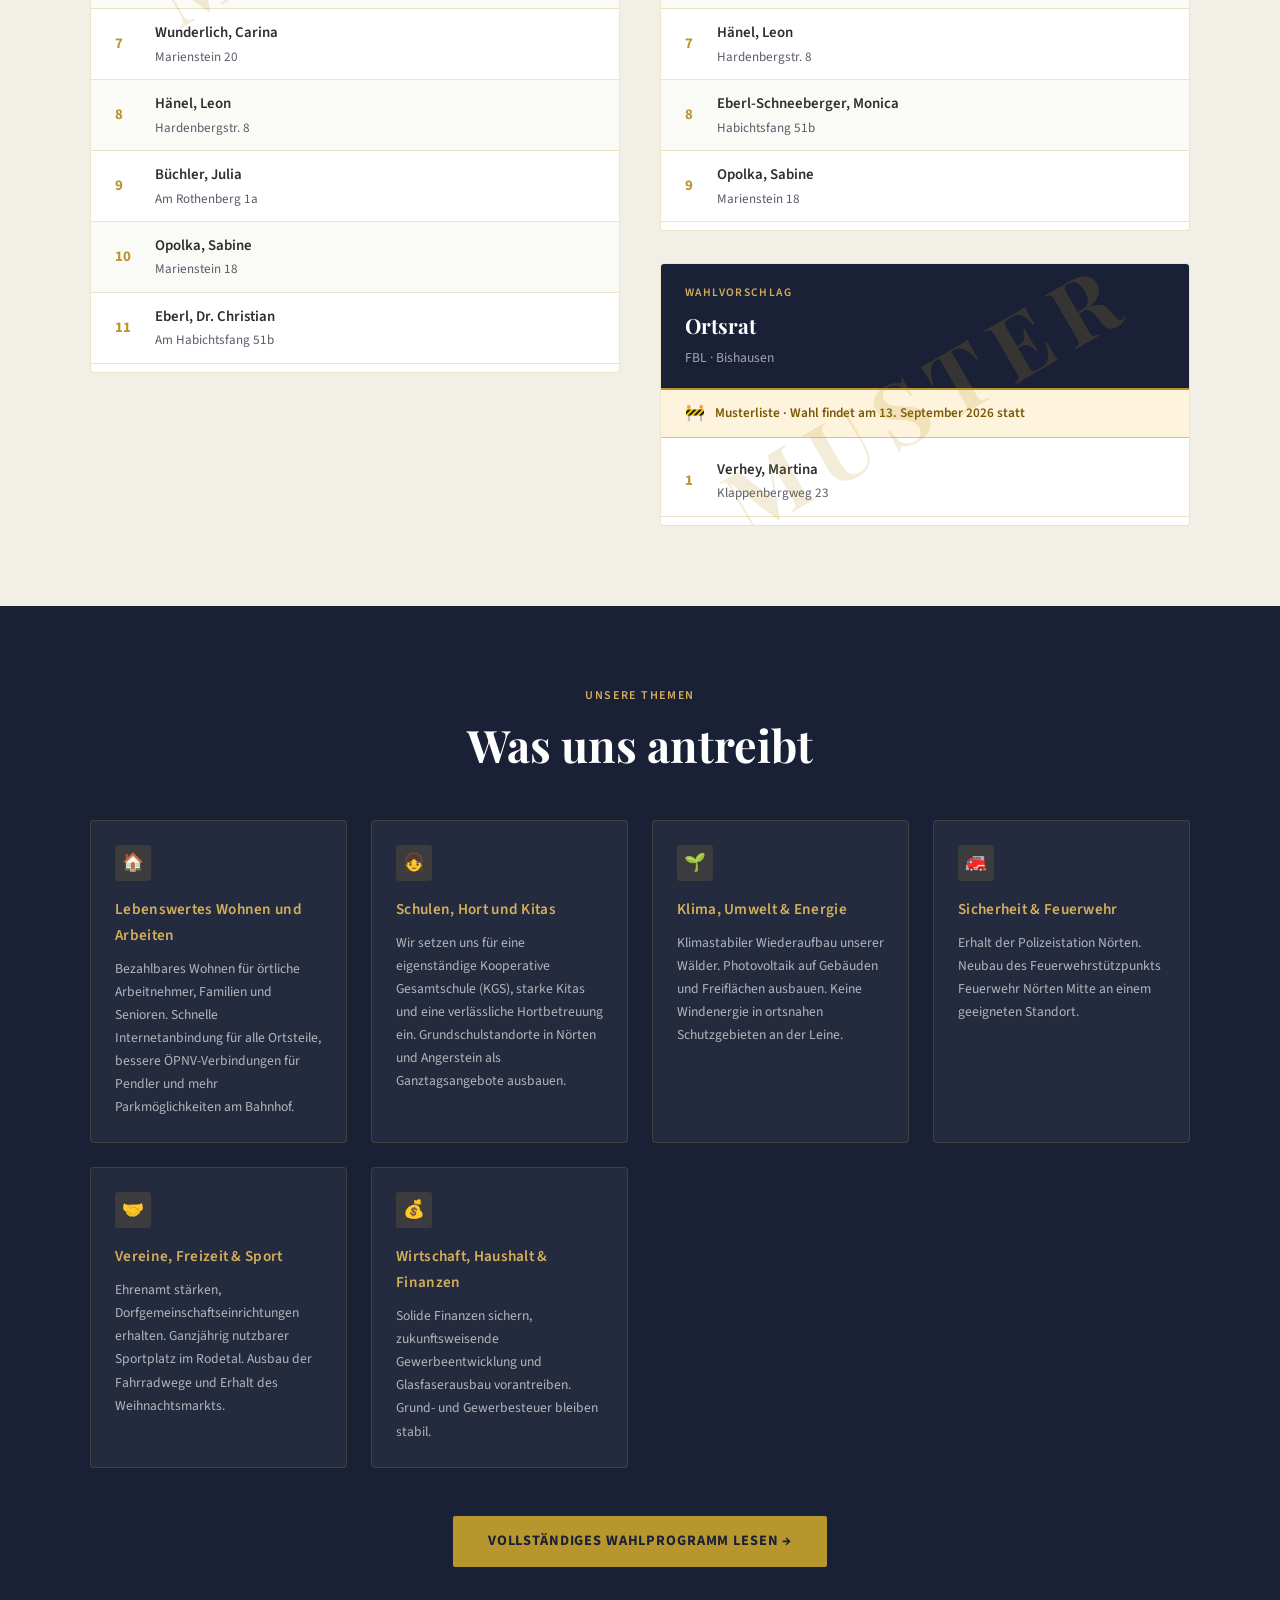
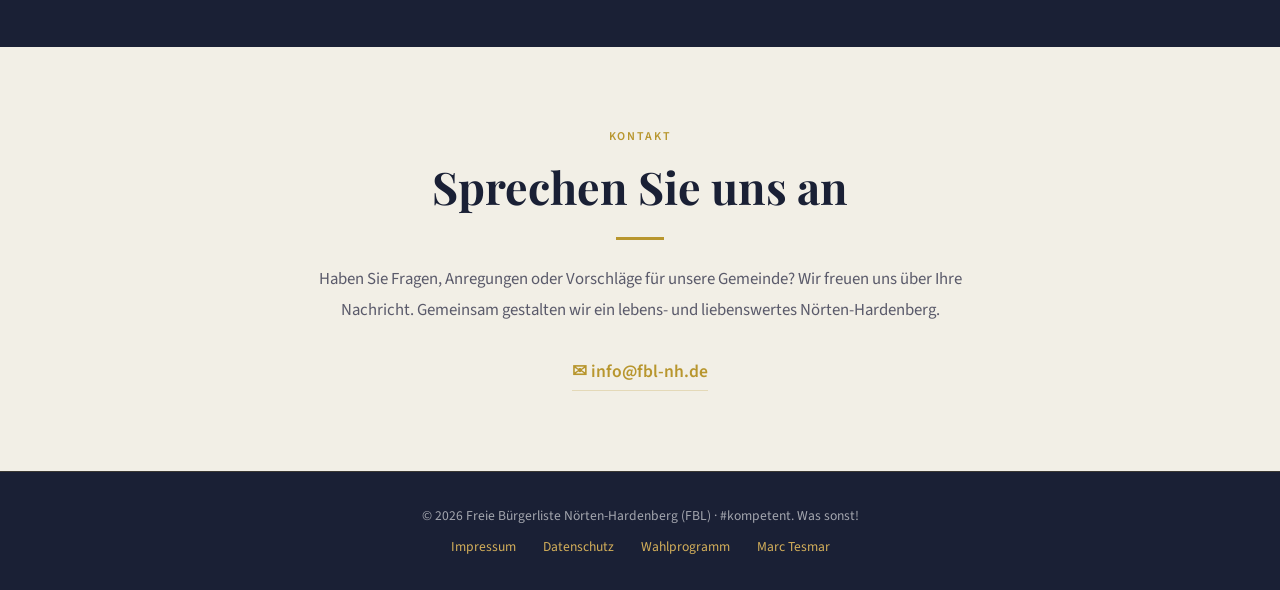
==== commit 38dacd29: "Add files via upload" ====
--- a/index.html
+++ b/index.html
@@ -11,7 +11,7 @@
 <!-- SEO: Title & Description -->
 <title>FBL Nörten-Hardenberg – Freie Bürgerliste | Kommunalwahl 2026</title>
 <meta name="description" content="Die Freie Bürgerliste Nörten-Hardenberg (FBL) – bürgernah, unabhängig, kompetent. Unsere Kandidatinnen und Kandidaten für Gemeinderat und Ortsrat bei der Kommunalwahl 2026 im Landkreis Northeim.">
-<meta name="keywords" content="FBL, Freie Bürgerliste, Freie Bürgerliste Nörten-Hardenberg, Nörten-Hardenberg, Gemeinderat, Ortsrat, Kommunalwahl 2026, Gemeinderatswahl 2026, Wahl Nörten-Hardenberg 2026, Landkreis Northeim, Gemeinderat Northeim, Niedersachsen, Kommunalpolitik, Wählergemeinschaft, unabhängige Liste, Bürgerinitiative, bürgernah, unabhängig, kompetent, Christian Eberl, Dr. Christian Eberl, Hartmut Ehmen, Martin Scholz, Dr. Martin Scholz, Sabine Opolka, Katharina Nülsen, Monica Eberl-Schneeberger, Andreas Tennstedt, Carina Wunderlich, Wolfgang Pischke, Ingo Tennstedt, Elvese, Angerstein, Sudershausen, Marienstein, Hardenberg, Nörten, Ortsteil, Feuerwehr Nörten-Hardenberg, Feuerwehrneubau, Bahnhof barrierefrei, Photovoltaik, PV-Anlage, erneuerbare Energie, Trinkwasser, Harzwasserwerke, Wohnraum, bezahlbares Wohnen, Klimaschutz, Wirtschaftsförderung, Schule Nörten-Hardenberg, Novalis Schule, Kita, Kindergarten, Ortsbürgermeister, Fraktionsvorsitzender, Hausarzt Nörten-Hardenberg, FBL wählen, Wahl 2026, Gemeinderatswahl Niedersachsen, Liste 1, Ortsratswahl">
+<meta name="keywords" content="FBL, Freie Bürgerliste, Freie Bürgerliste Nörten-Hardenberg, Nörten-Hardenberg, Gemeinderat, Ortsrat, Kommunalwahl 2026, Gemeinderatswahl 2026, Wahl Nörten-Hardenberg 2026, Landkreis Northeim, Gemeinderat Northeim, Niedersachsen, Kommunalpolitik, Wählergemeinschaft, unabhängige Liste, Bürgerinitiative, bürgernah, unabhängig, kompetent, Christian Eberl, Dr. Christian Eberl, Hartmut Ehmen, Martin Scholz, Dr. Martin Scholz, Sabine Opolka, Katharina Nülsen, Monica Eberl-Schneeberger, Andreas Tennstedt, Carina Wunderlich, Ingo Tennstedt, Elvese, Angerstein, Sudershausen, Marienstein, Hardenberg, Nörten, Ortsteil, Feuerwehr Nörten-Hardenberg, Feuerwehrneubau, Bahnhof barrierefrei, Photovoltaik, PV-Anlage, erneuerbare Energie, Trinkwasser, Harzwasserwerke, Wohnraum, bezahlbares Wohnen, Klimaschutz, Wirtschaftsförderung, Schule Nörten-Hardenberg, Novalis Schule, Kita, Kindergarten, Ortsbürgermeister, Fraktionsvorsitzender, Hausarzt Nörten-Hardenberg, FBL wählen, Wahl 2026, Gemeinderatswahl Niedersachsen, Liste 1, Ortsratswahl">
 <meta name="author" content="Freie Bürgerliste Nörten-Hardenberg">
 <link rel="canonical" href="https://fbl-nh.de/">
 <link rel="sitemap" type="application/xml" href="/sitemap.xml">
@@ -1387,7 +1387,7 @@
       <div class="thema-icon">👧</div>
       <div class="thema-content">
         <div class="thema-title">Schulen, Hort und Kitas</div>
-        <p class="thema-text">Grundschulstandorte in Nörten und Angerstein als verlässliche Ganztagsangebote ausbauen. Rückerlangung der Selbstständigkeit unserer Novalis Schule — IGS-Pläne lehnen wir ab.</p>
+        <p class="thema-text">Wir setzen uns für eine eigenständige Kooperative Gesamtschule (KGS), starke Kitas und eine verlässliche Hortbetreuung ein. Grundschulstandorte in Nörten und Angerstein als Ganztagsangebote ausbauen.</p>
       </div>
     </div>
     <div class="thema-card">
@@ -1401,7 +1401,7 @@
       <div class="thema-icon">🚒</div>
       <div class="thema-content">
         <div class="thema-title">Sicherheit &amp; Feuerwehr</div>
-        <p class="thema-text">Erhalt der Polizeistation Nörten. Neubau des Feuerwehrstützpunkts Nörten-Angerstein am geplanten Standort im Rodetal.</p>
+        <p class="thema-text">Erhalt der Polizeistation Nörten. Neubau des Feuerwehrstützpunkts Feuerwehr Nörten Mitte an einem geeigneten Standort.</p>
       </div>
     </div>
     <div class="thema-card">
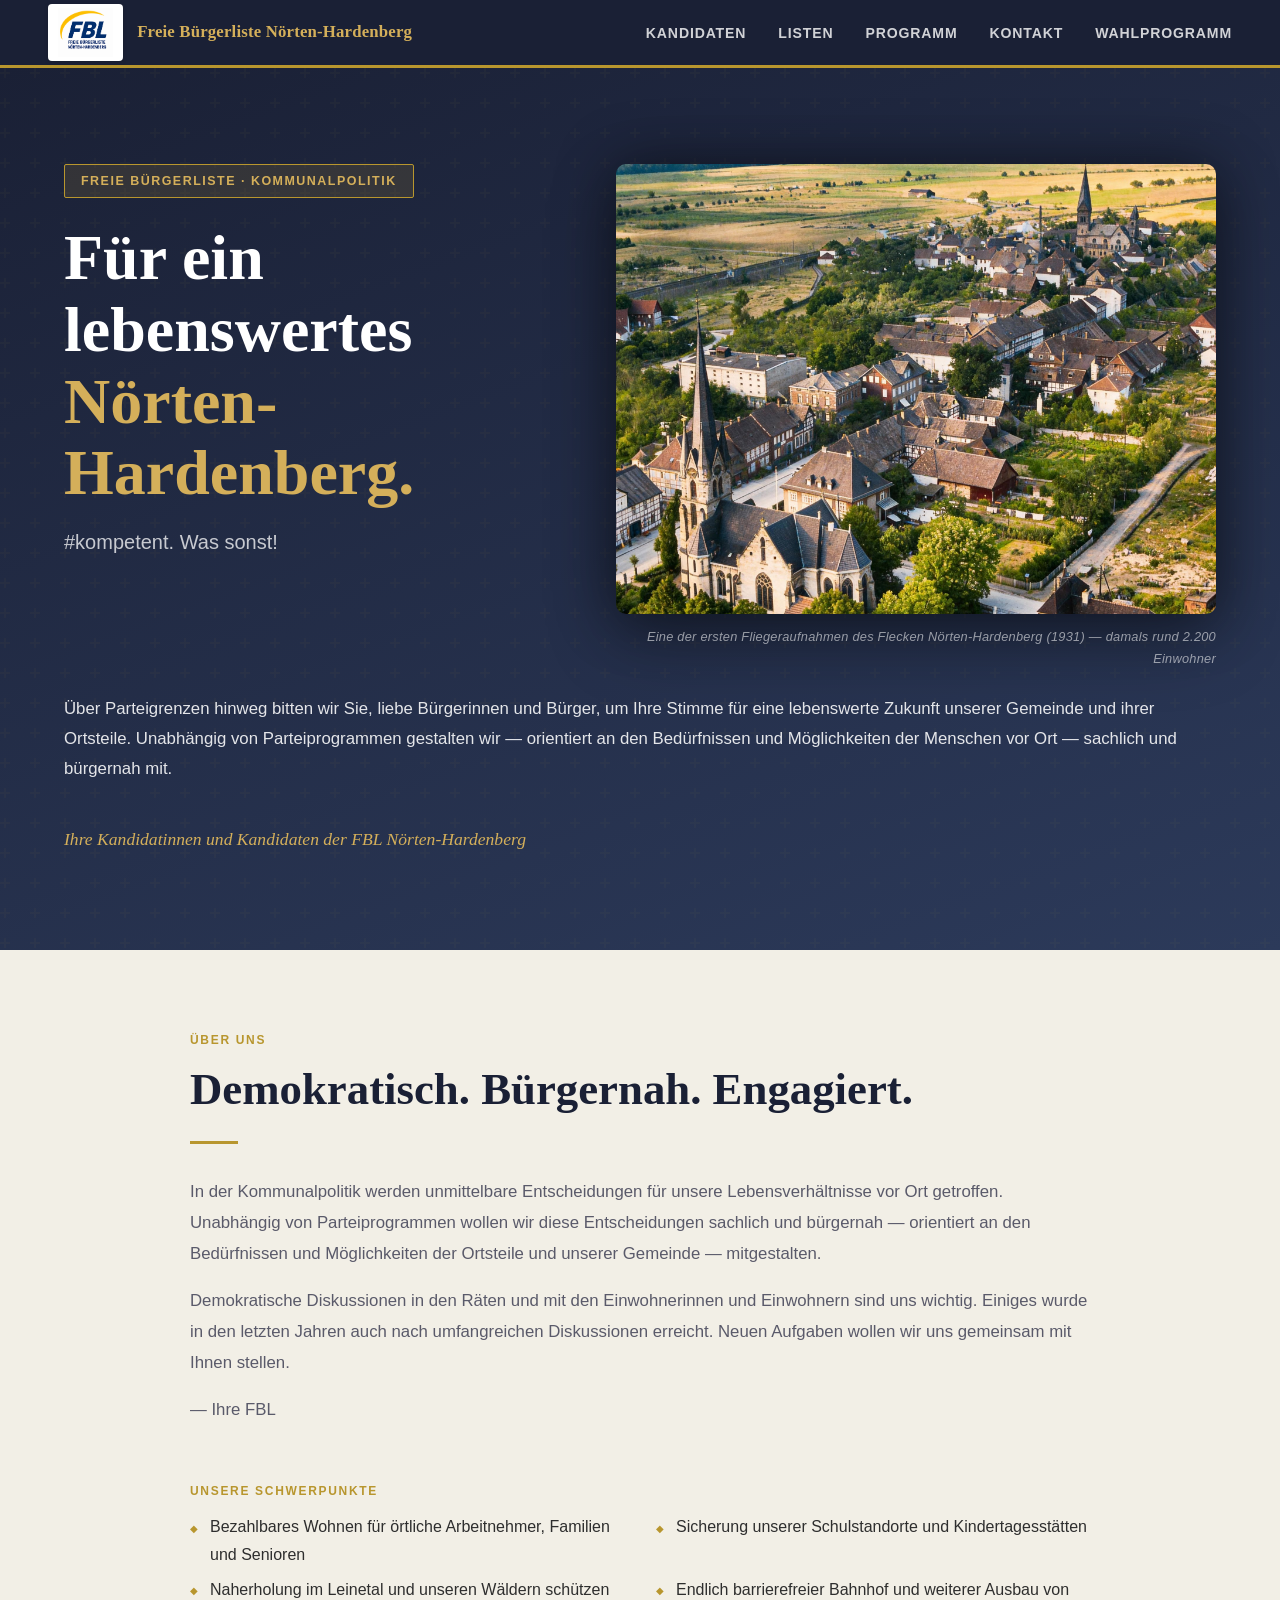
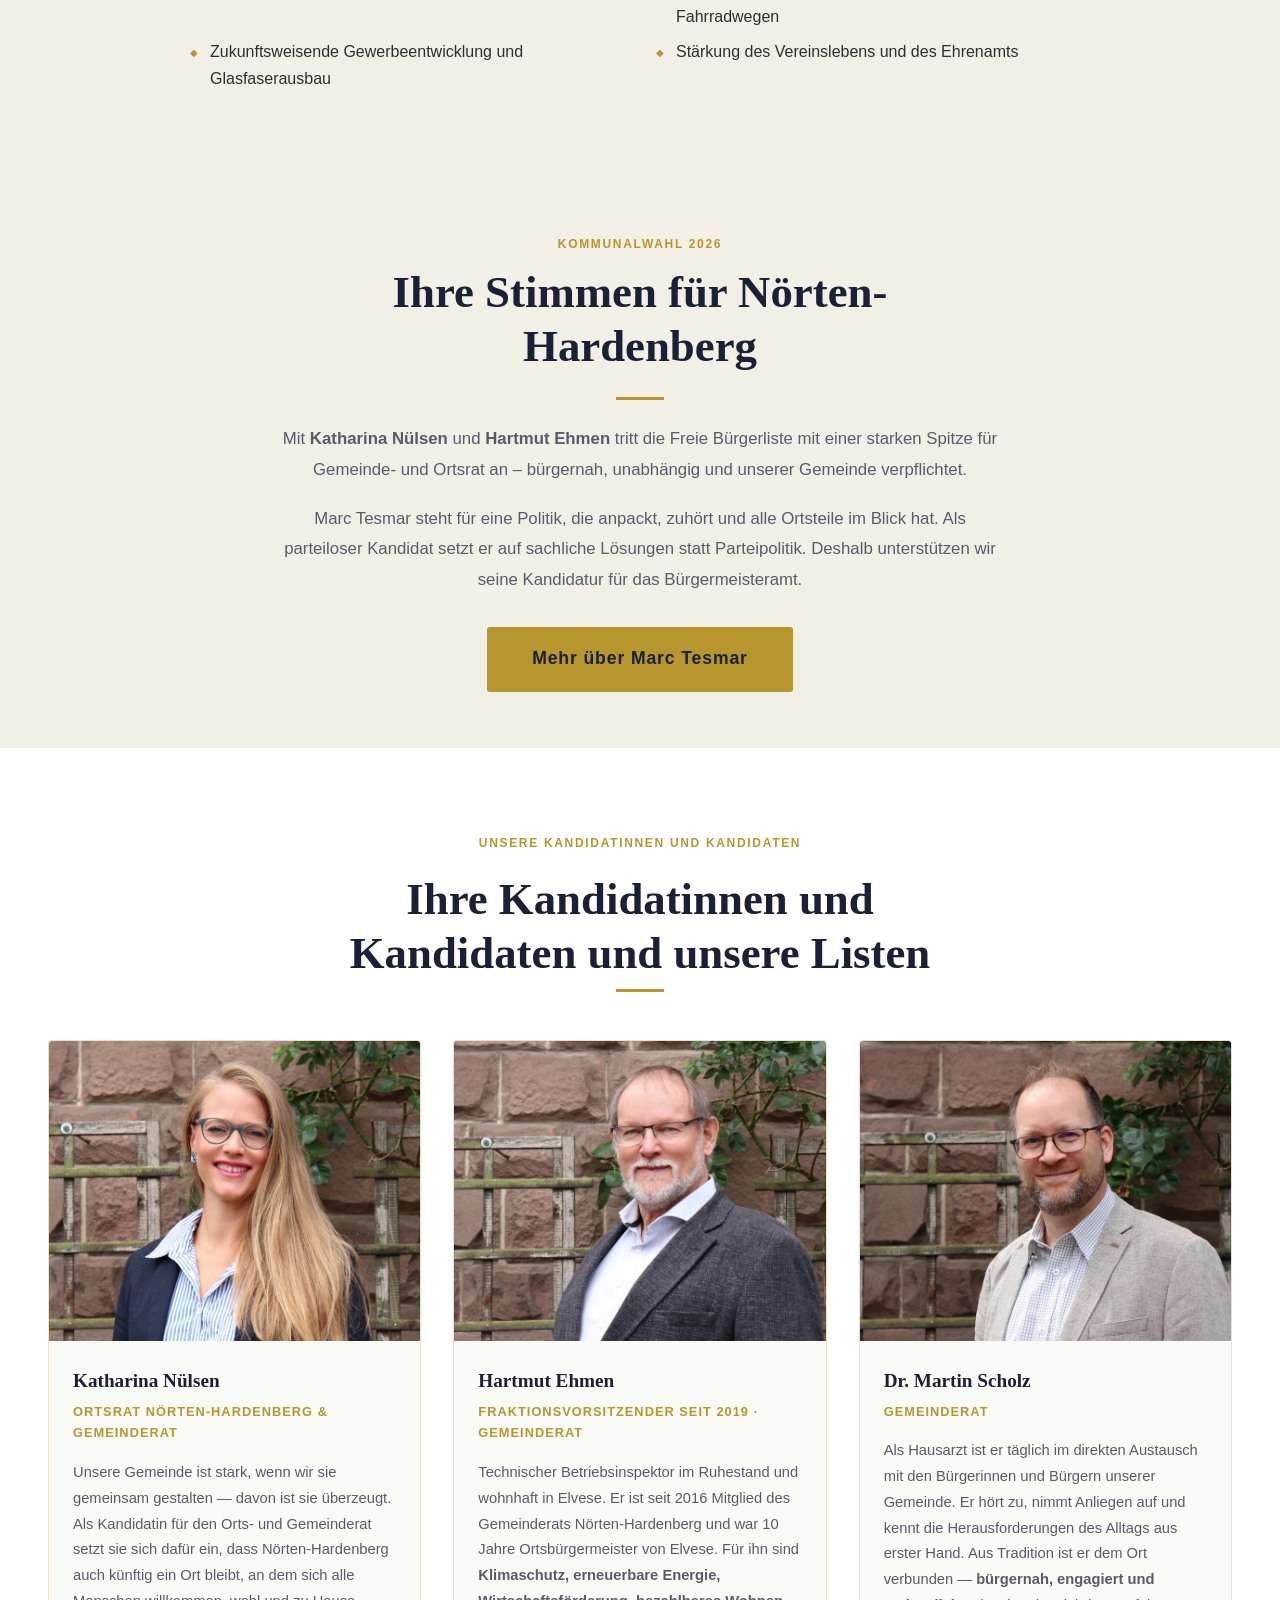
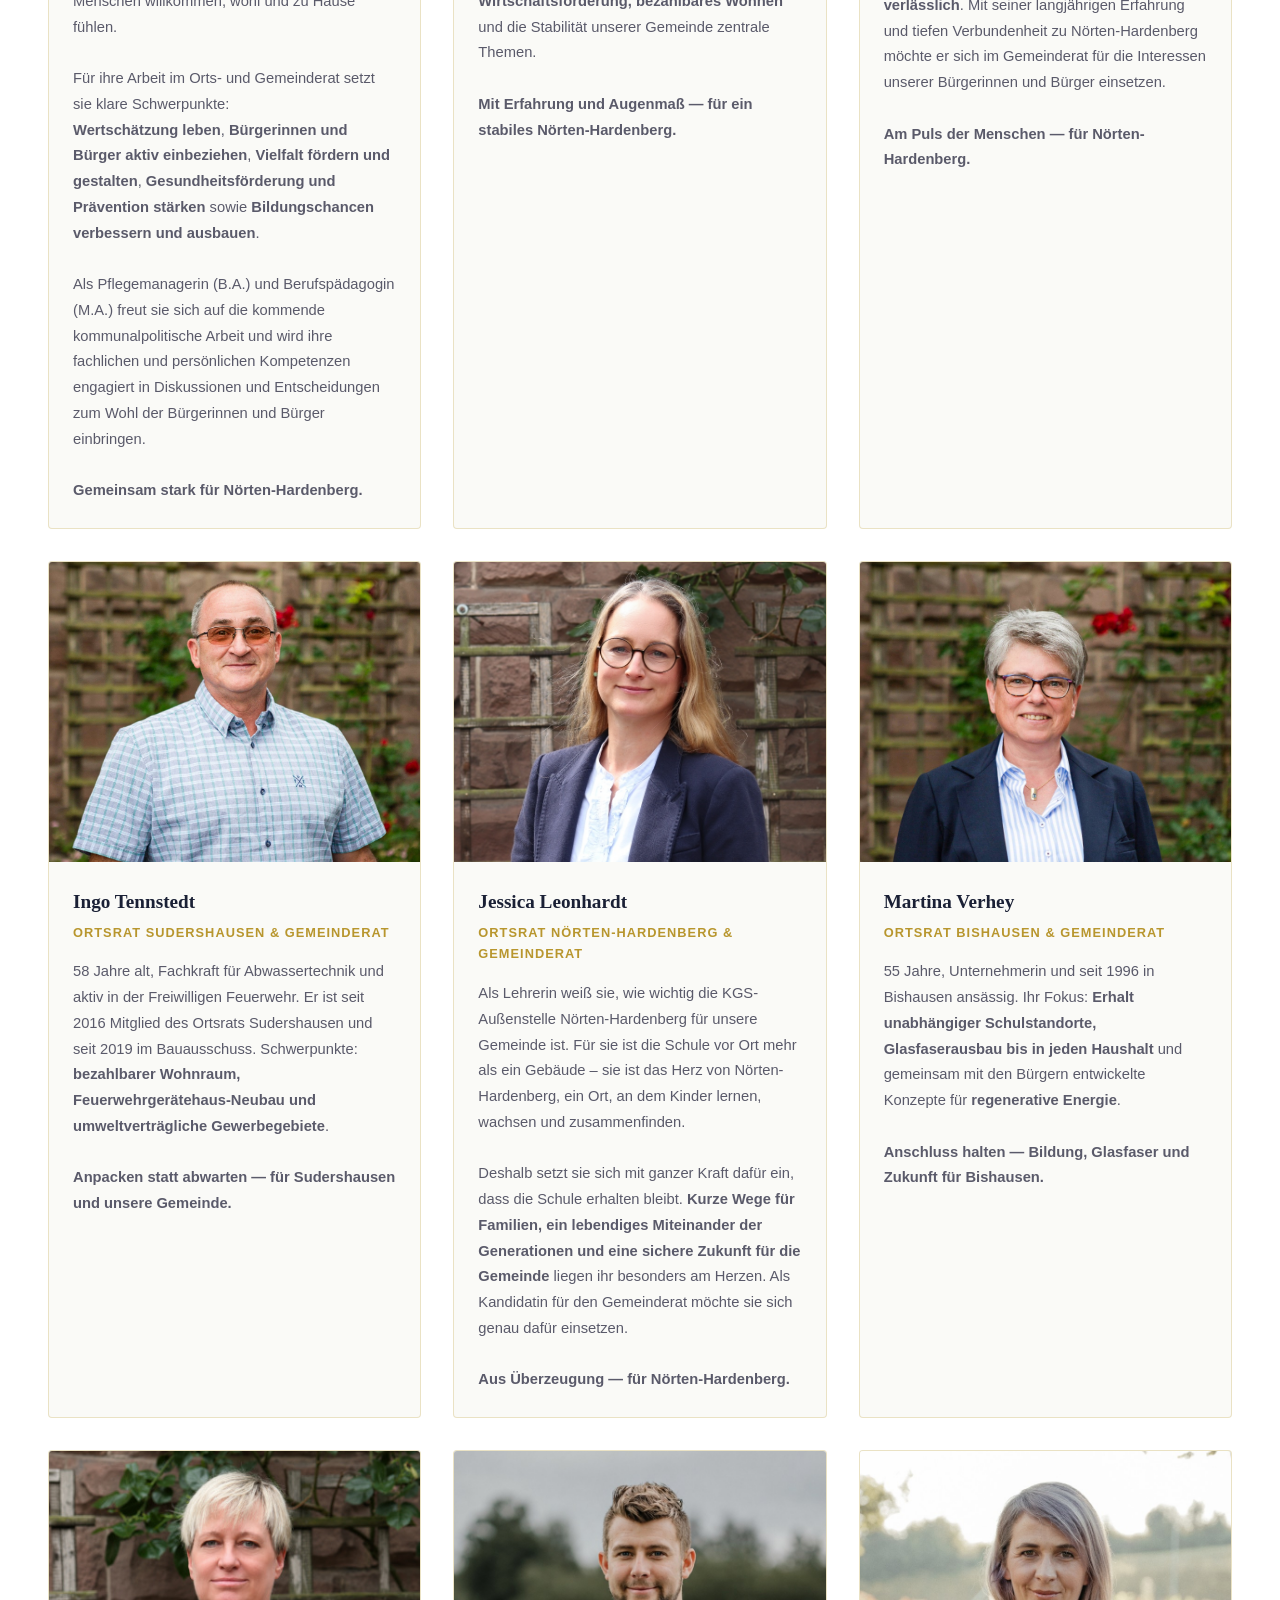
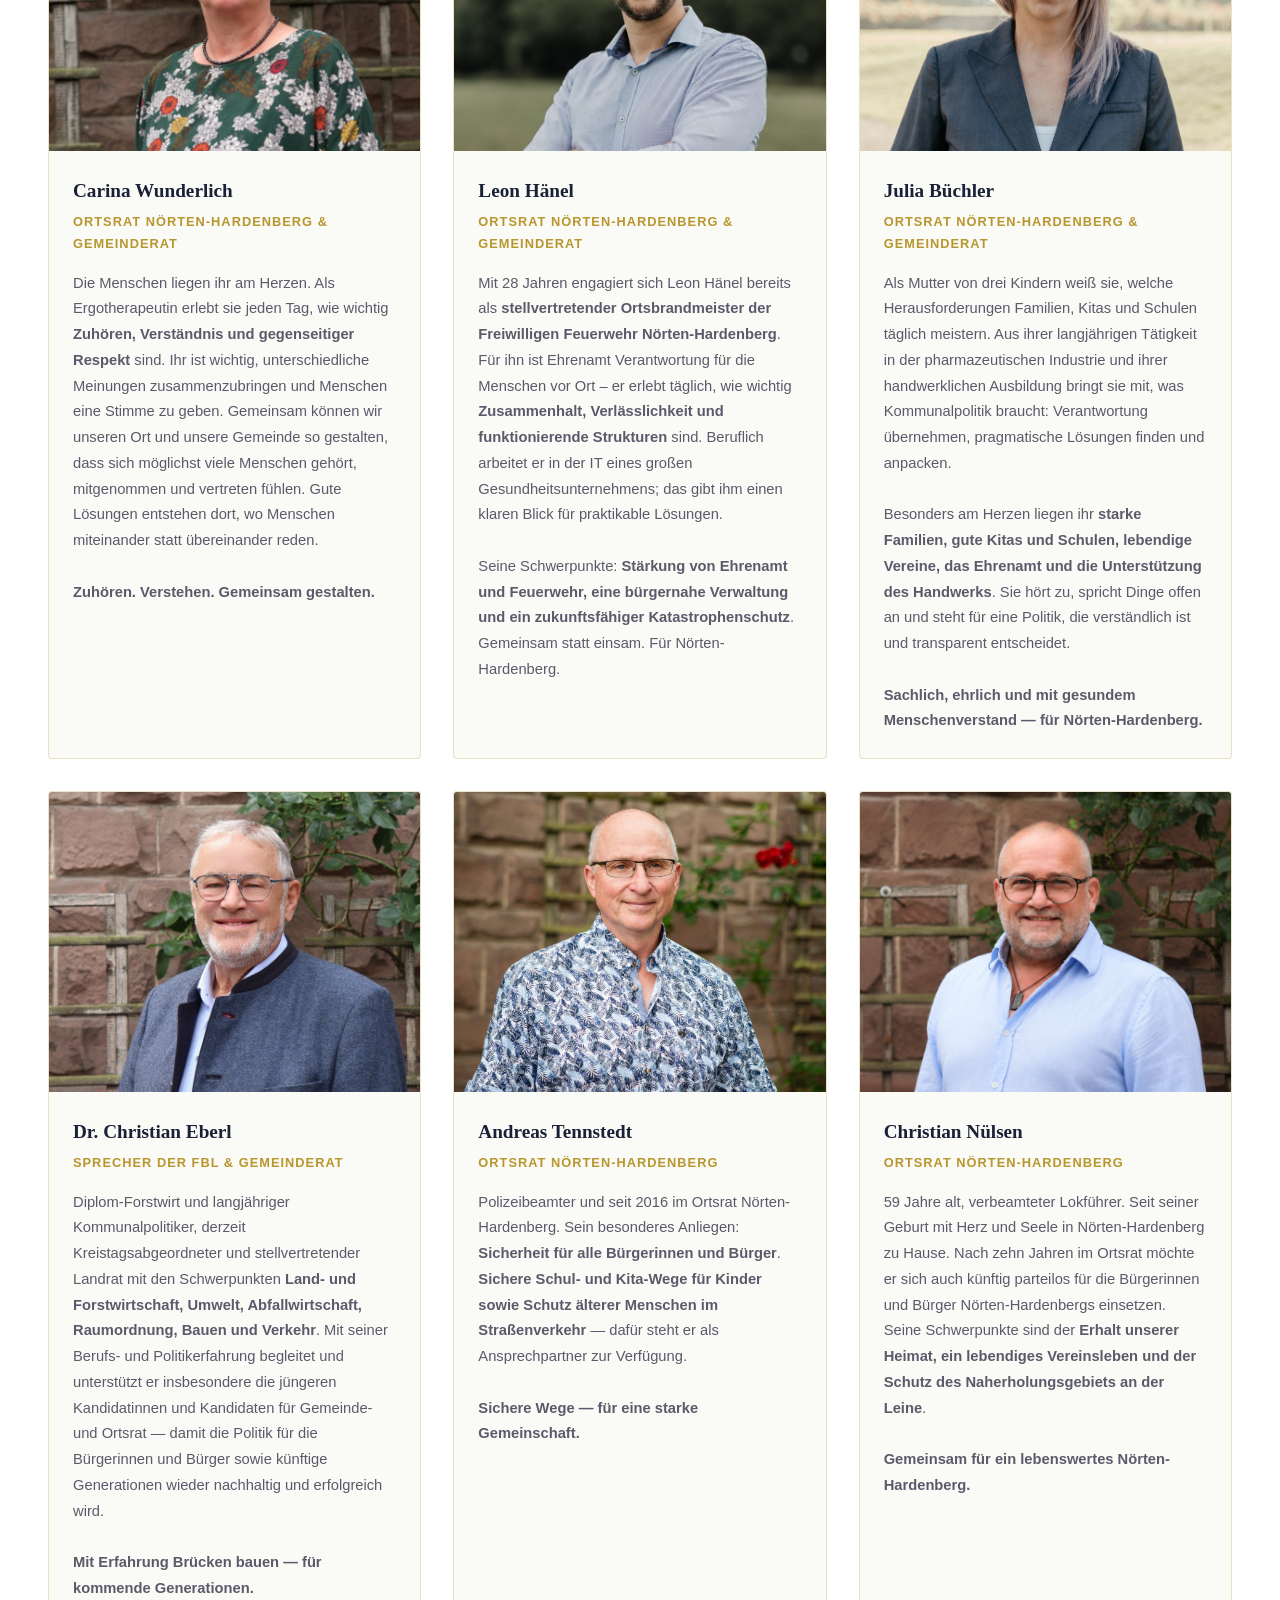
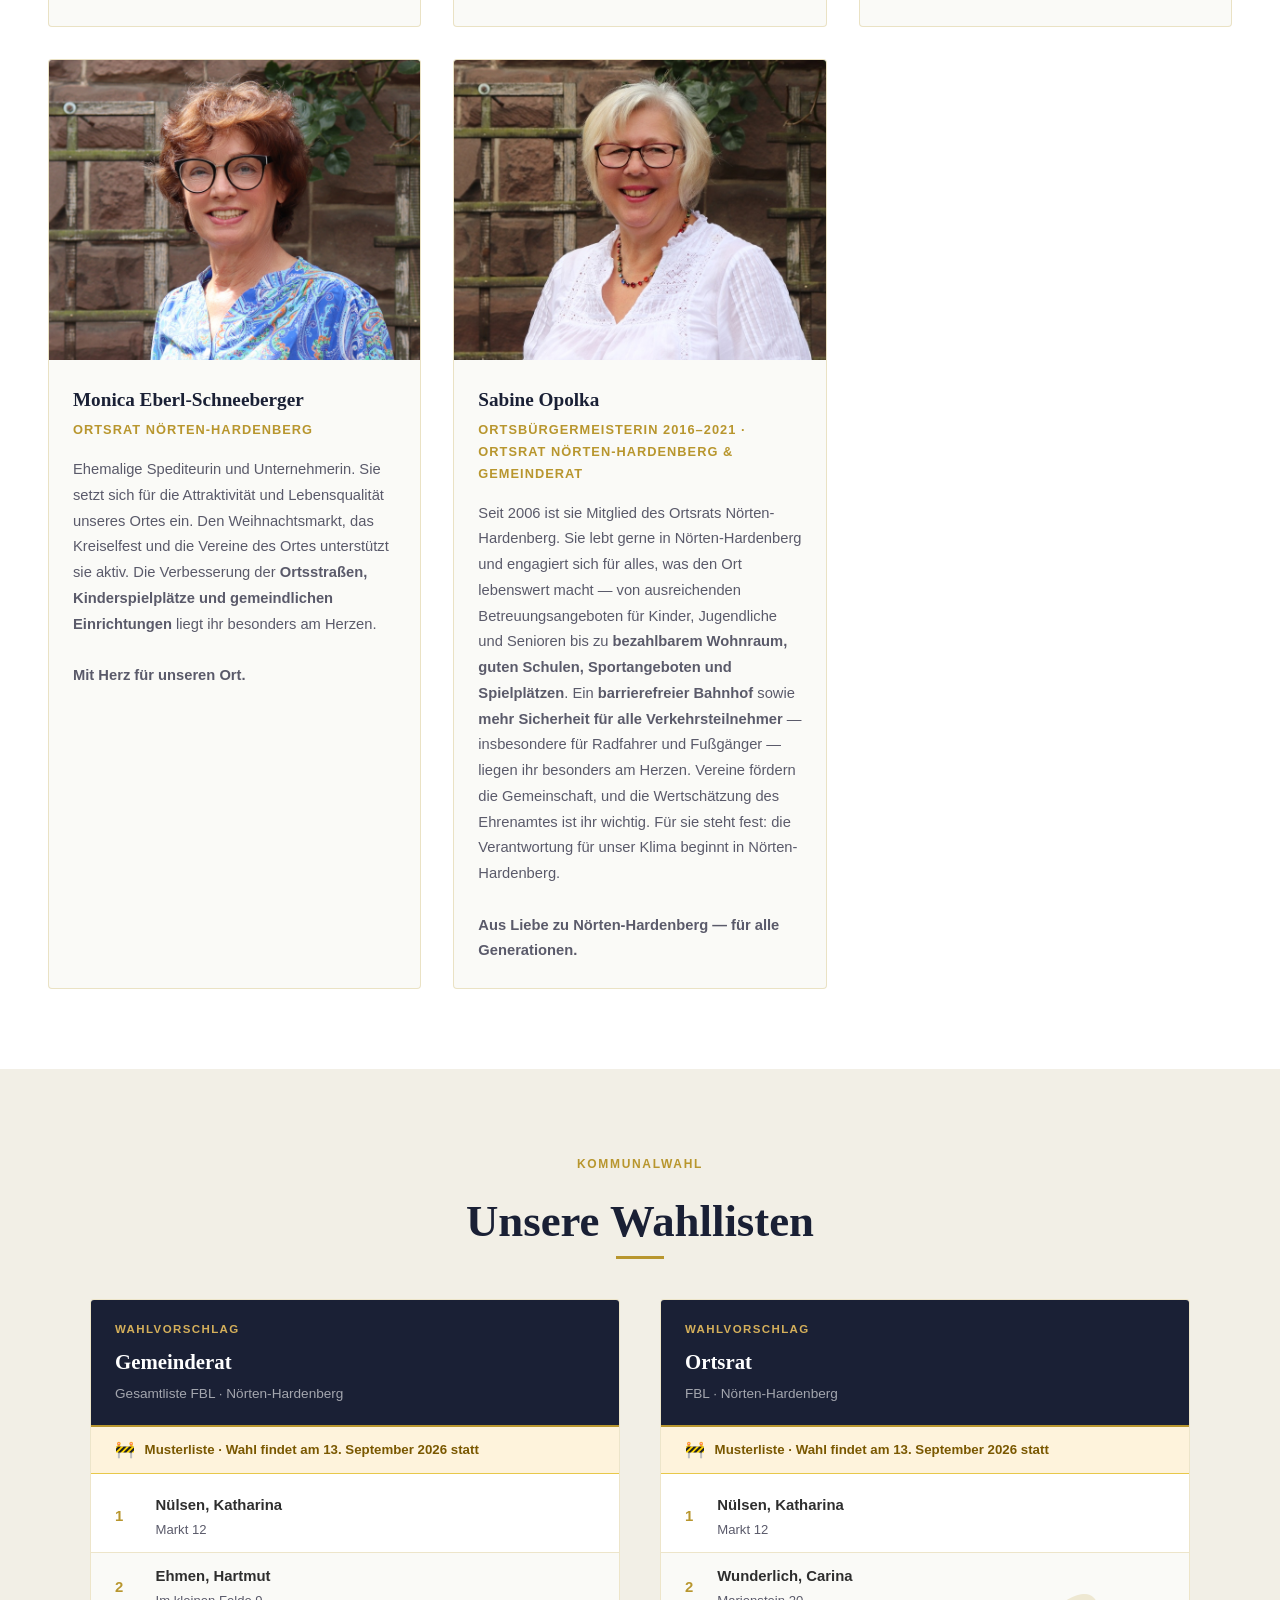
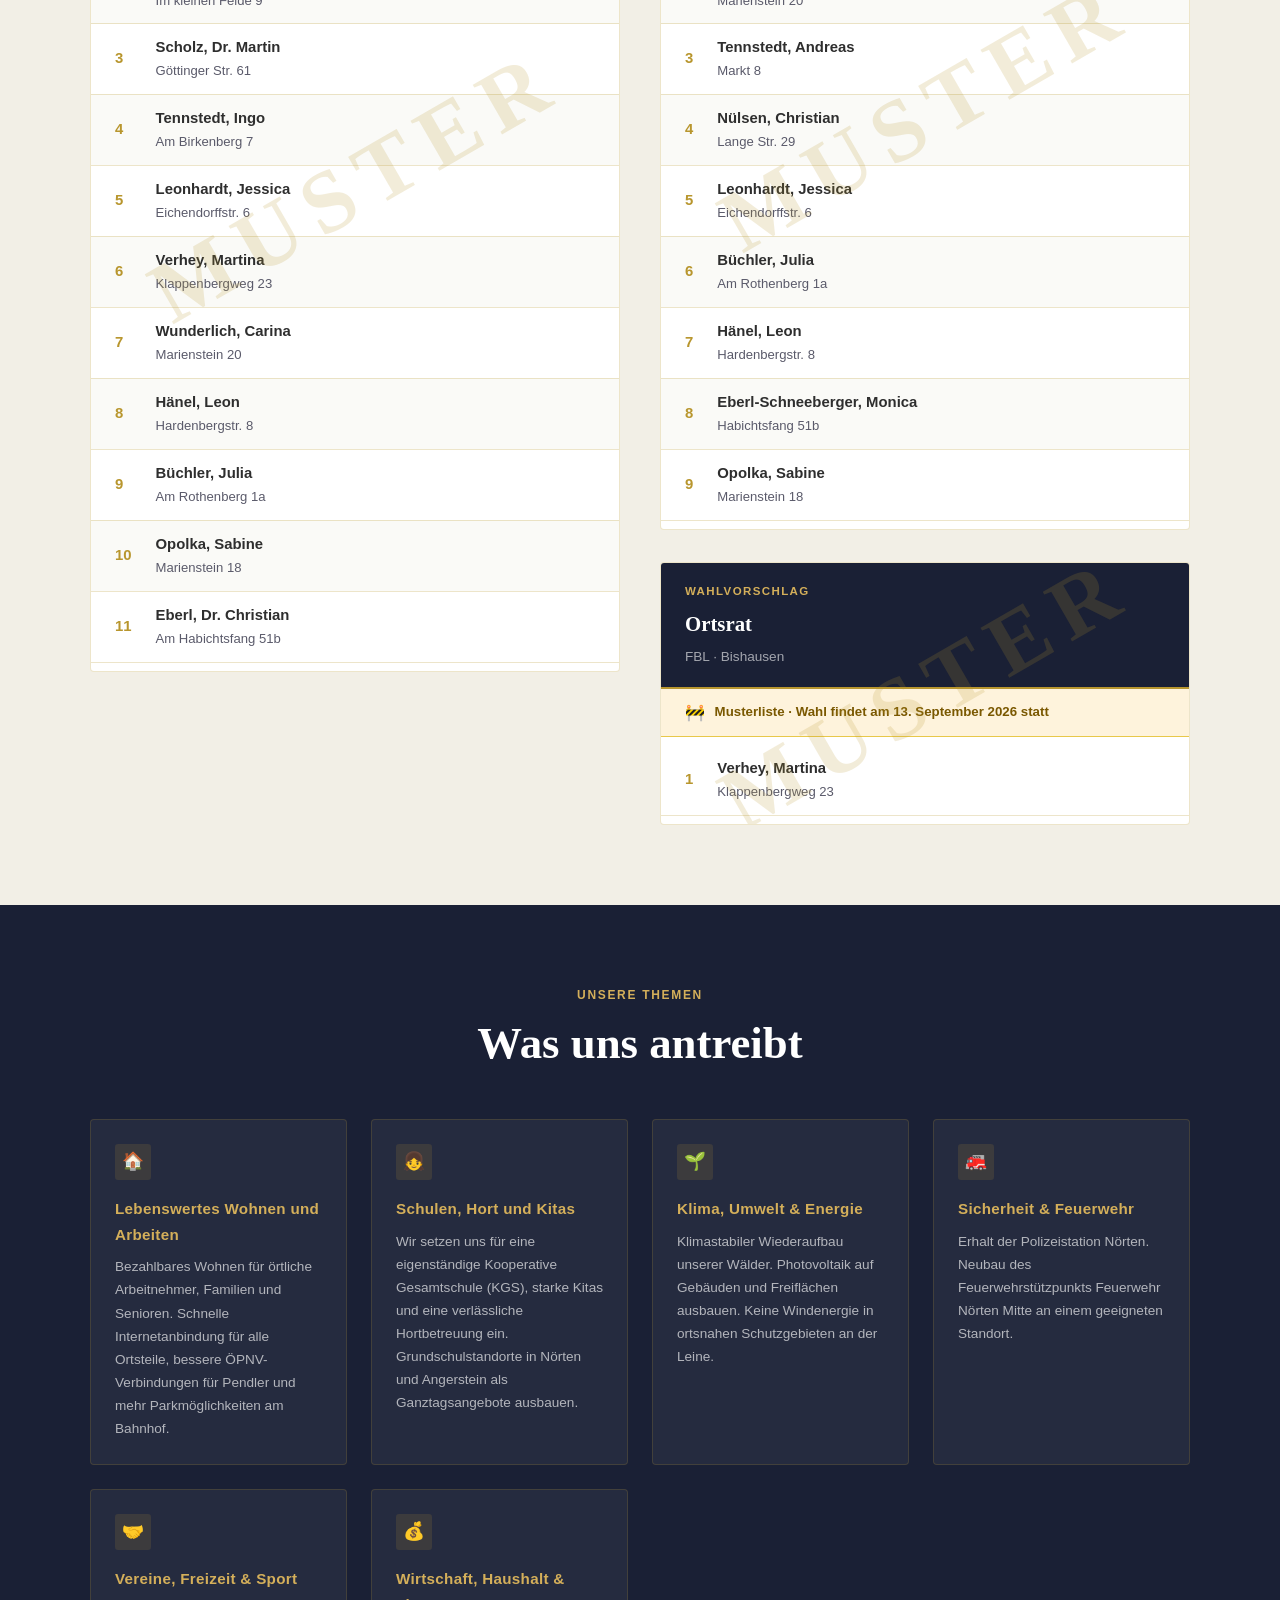
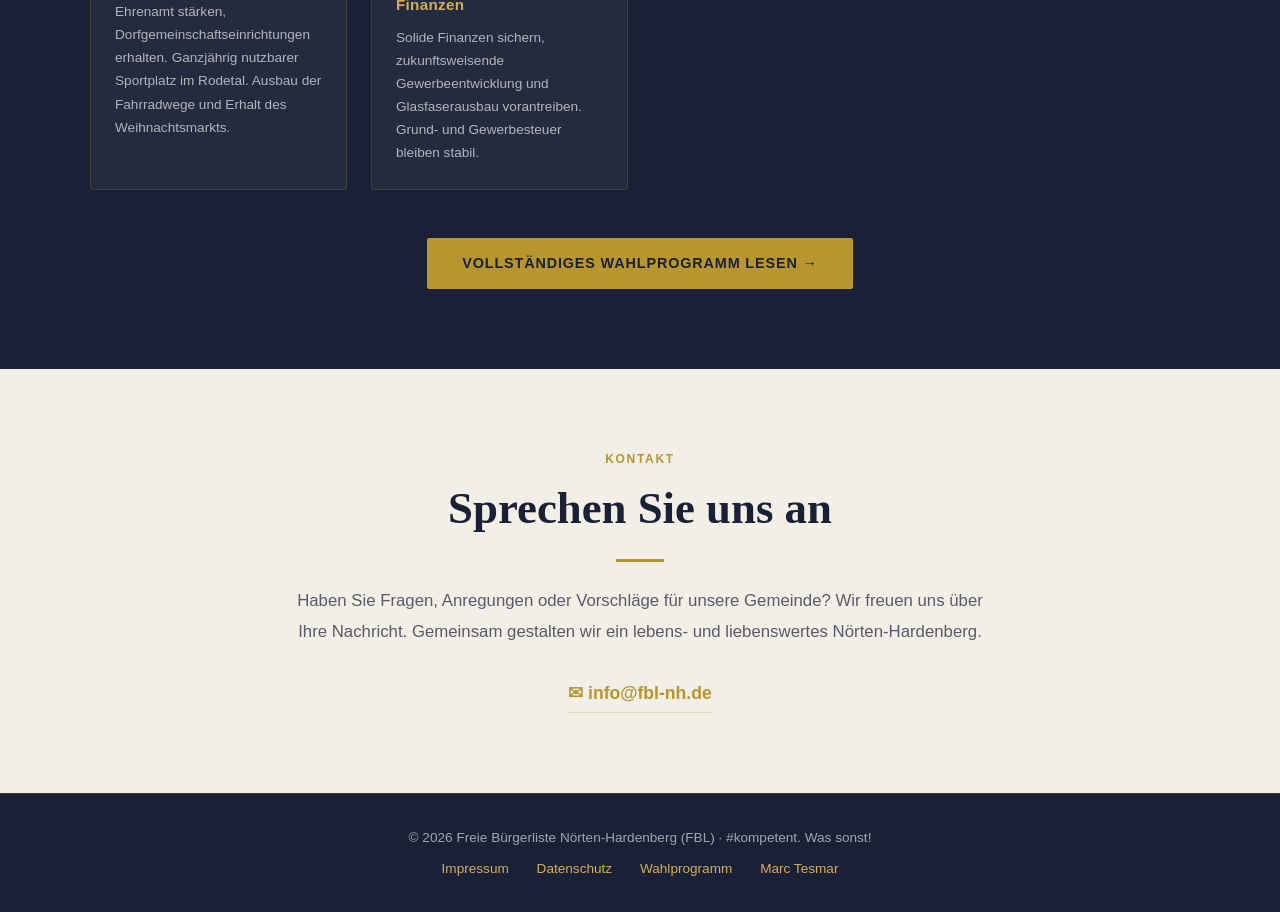
==== commit e2012586: "Add files via upload" ====
--- a/index.html
+++ b/index.html
@@ -53,8 +53,10 @@
   }
 }
 </script>
-<link rel="preconnect" href="https://fonts.googleapis.com">
-<link href="https://fonts.googleapis.com/css2?family=Playfair+Display:wght@400;600;700&family=Source+Sans+3:wght@300;400;600&display=swap" rel="stylesheet">
+<!-- Lokal gehostete Schriften – keine Verbindung zu Google -->
+<link rel="preload" href="fonts/source-sans-3-latin.woff2" as="font" type="font/woff2" crossorigin>
+<link rel="preload" href="fonts/playfair-display-latin.woff2" as="font" type="font/woff2" crossorigin>
+<link rel="stylesheet" href="fonts.css">
 <style>
   *, *::before, *::after { box-sizing: border-box; margin: 0; padding: 0; }
 
@@ -1483,5 +1485,9 @@
   });
 </script>
 
+<!-- Reichweitenmessung: GoatCounter (cookiefrei, anonym) -->
+<script data-goatcounter="https://fbl-nh.goatcounter.com/count"
+        async src="//gc.zgo.at/count.js"></script>
+
 </body>
 </html>
--- a/fonts.css
+++ b/fonts.css
@@ -0,0 +1,41 @@
+/* FBL Nörten-Hardenberg – lokal gehostete Schriften
+   Playfair Display (v40) & Source Sans 3, SIL Open Font License 1.1
+   Variable Fonts: eine Datei deckt alle Schnitte ab.
+   Keine Verbindung zu Google-Servern. */
+
+
+@font-face {
+  font-family: 'Playfair Display';
+  font-style: normal;
+  font-weight: 400 900;
+  font-display: swap;
+  src: url(fonts/playfair-display-latin.woff2) format('woff2');
+  unicode-range: U+0000-00FF, U+0131, U+0152-0153, U+02BB-02BC, U+02C6, U+02DA, U+02DC, U+0304, U+0308, U+0329, U+2000-206F, U+20AC, U+2122, U+2191, U+2193, U+2212, U+2215, U+FEFF, U+FFFD;
+}
+
+@font-face {
+  font-family: 'Playfair Display';
+  font-style: normal;
+  font-weight: 400 900;
+  font-display: swap;
+  src: url(fonts/playfair-display-latin-ext.woff2) format('woff2');
+  unicode-range: U+0100-02BA, U+02BD-02C5, U+02C7-02CC, U+02CE-02D7, U+02DD-02FF, U+0304, U+0308, U+0329, U+1D00-1DBF, U+1E00-1E9F, U+1EF2-1EFF, U+2020, U+20A0-20AB, U+20AD-20C0, U+2113, U+2C60-2C7F, U+A720-A7FF;
+}
+
+@font-face {
+  font-family: 'Source Sans 3';
+  font-style: normal;
+  font-weight: 200 900;
+  font-display: swap;
+  src: url(fonts/source-sans-3-latin.woff2) format('woff2');
+  unicode-range: U+0000-00FF, U+0131, U+0152-0153, U+02BB-02BC, U+02C6, U+02DA, U+02DC, U+0304, U+0308, U+0329, U+2000-206F, U+20AC, U+2122, U+2191, U+2193, U+2212, U+2215, U+FEFF, U+FFFD;
+}
+
+@font-face {
+  font-family: 'Source Sans 3';
+  font-style: normal;
+  font-weight: 200 900;
+  font-display: swap;
+  src: url(fonts/source-sans-3-latin-ext.woff2) format('woff2');
+  unicode-range: U+0100-02BA, U+02BD-02C5, U+02C7-02CC, U+02CE-02D7, U+02DD-02FF, U+0304, U+0308, U+0329, U+1D00-1DBF, U+1E00-1E9F, U+1EF2-1EFF, U+2020, U+20A0-20AB, U+20AD-20C0, U+2113, U+2C60-2C7F, U+A720-A7FF;
+}
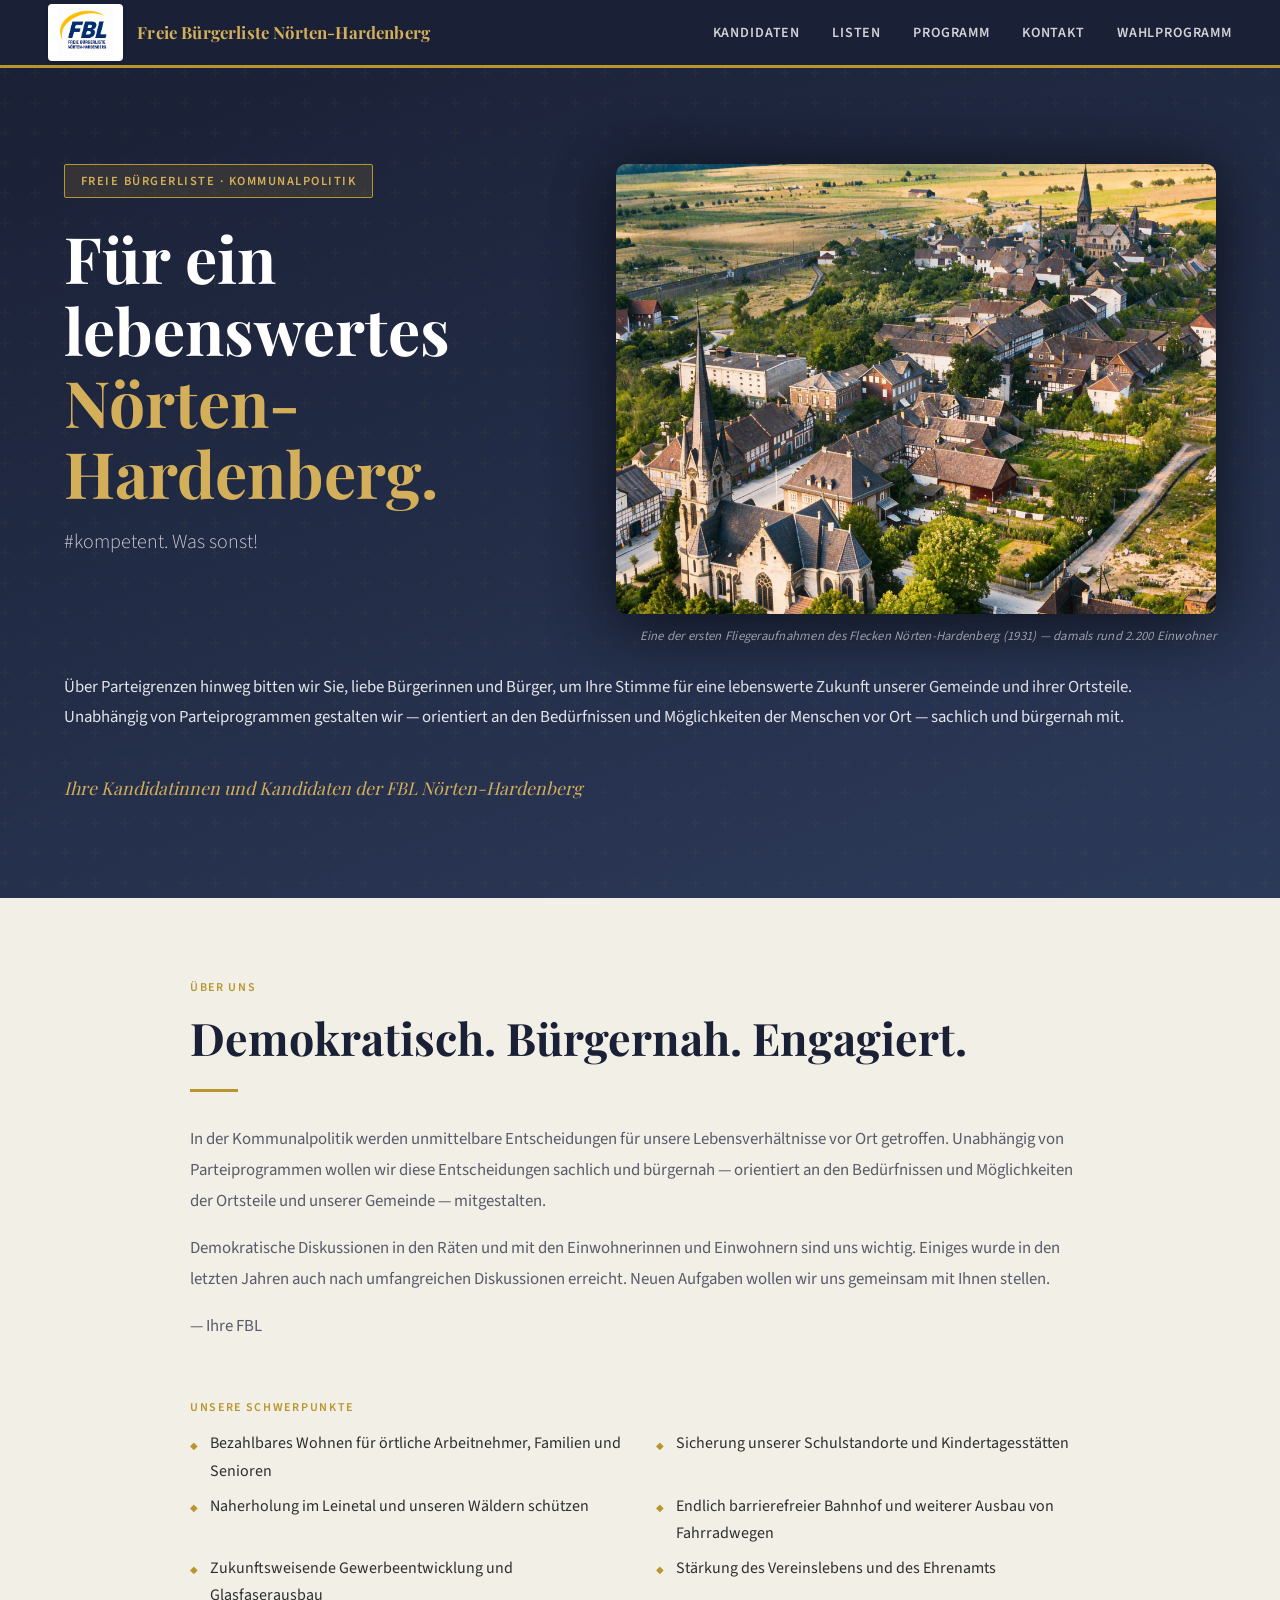
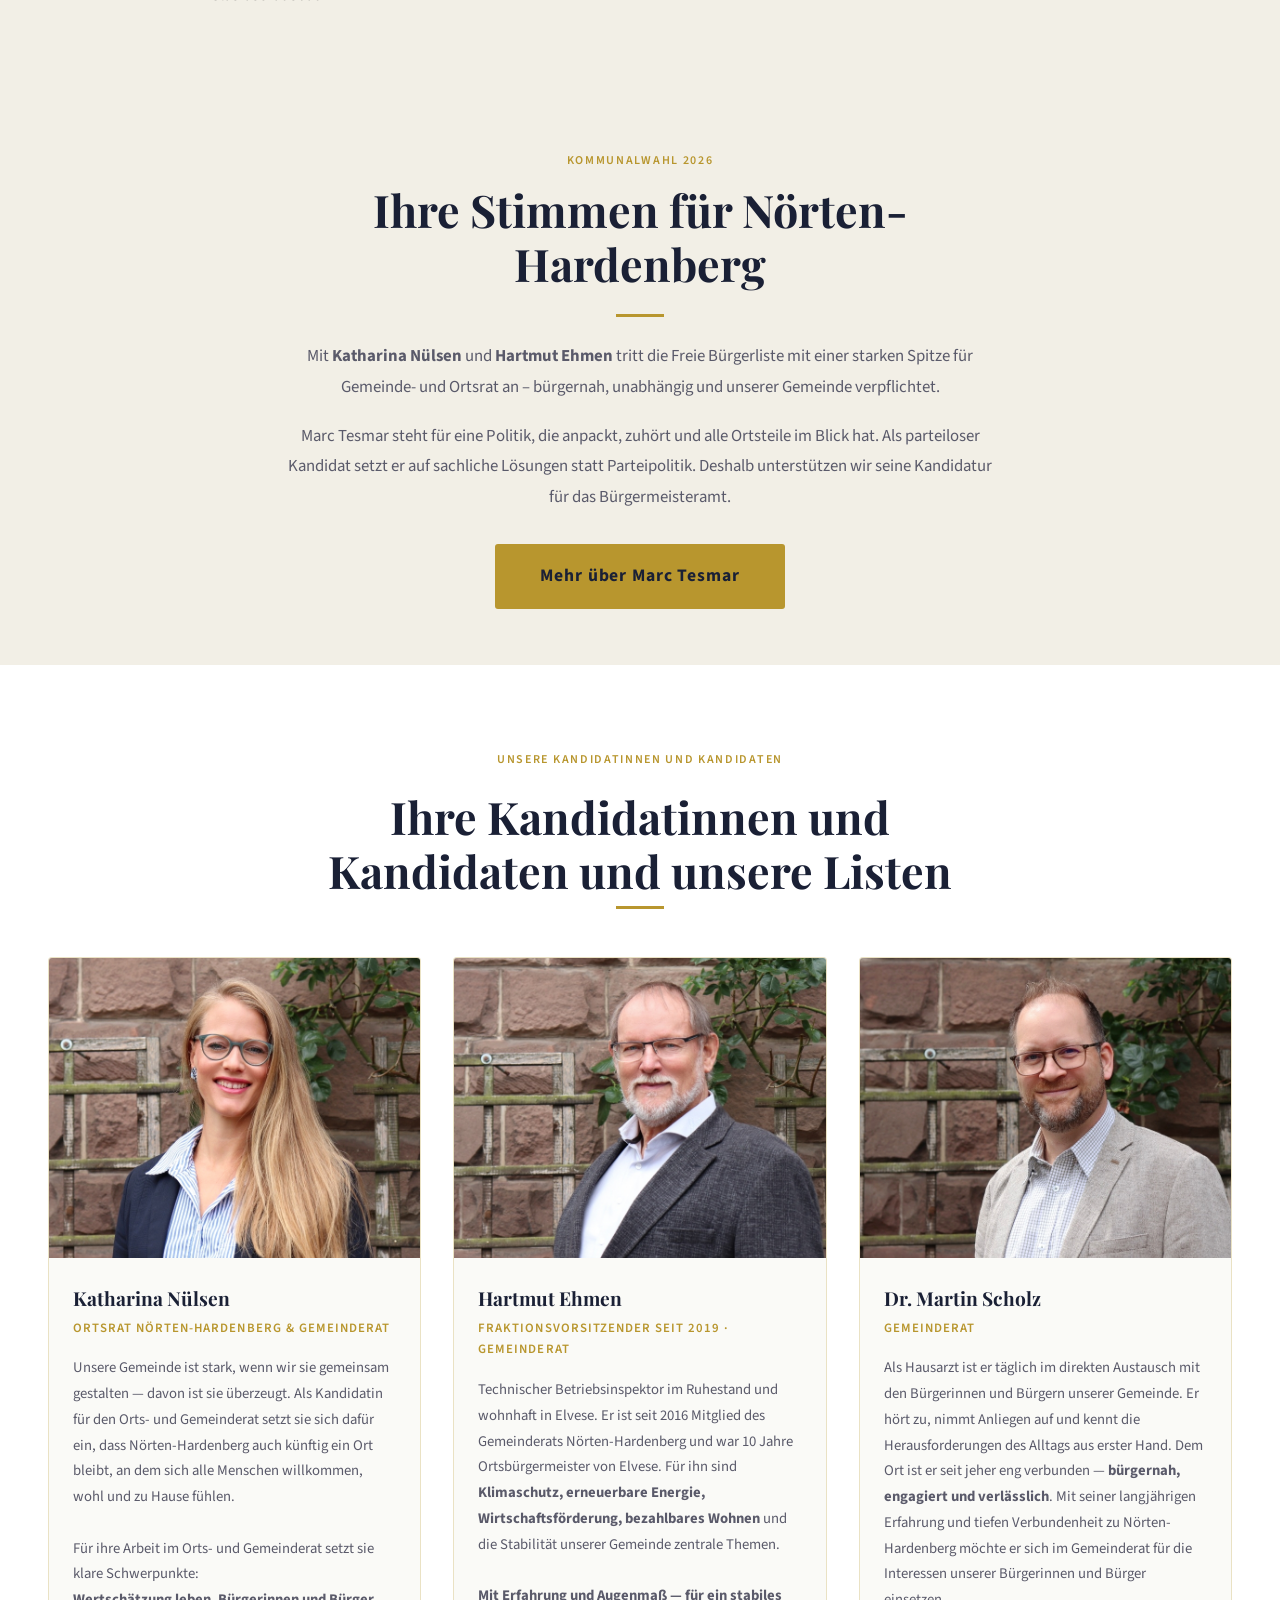
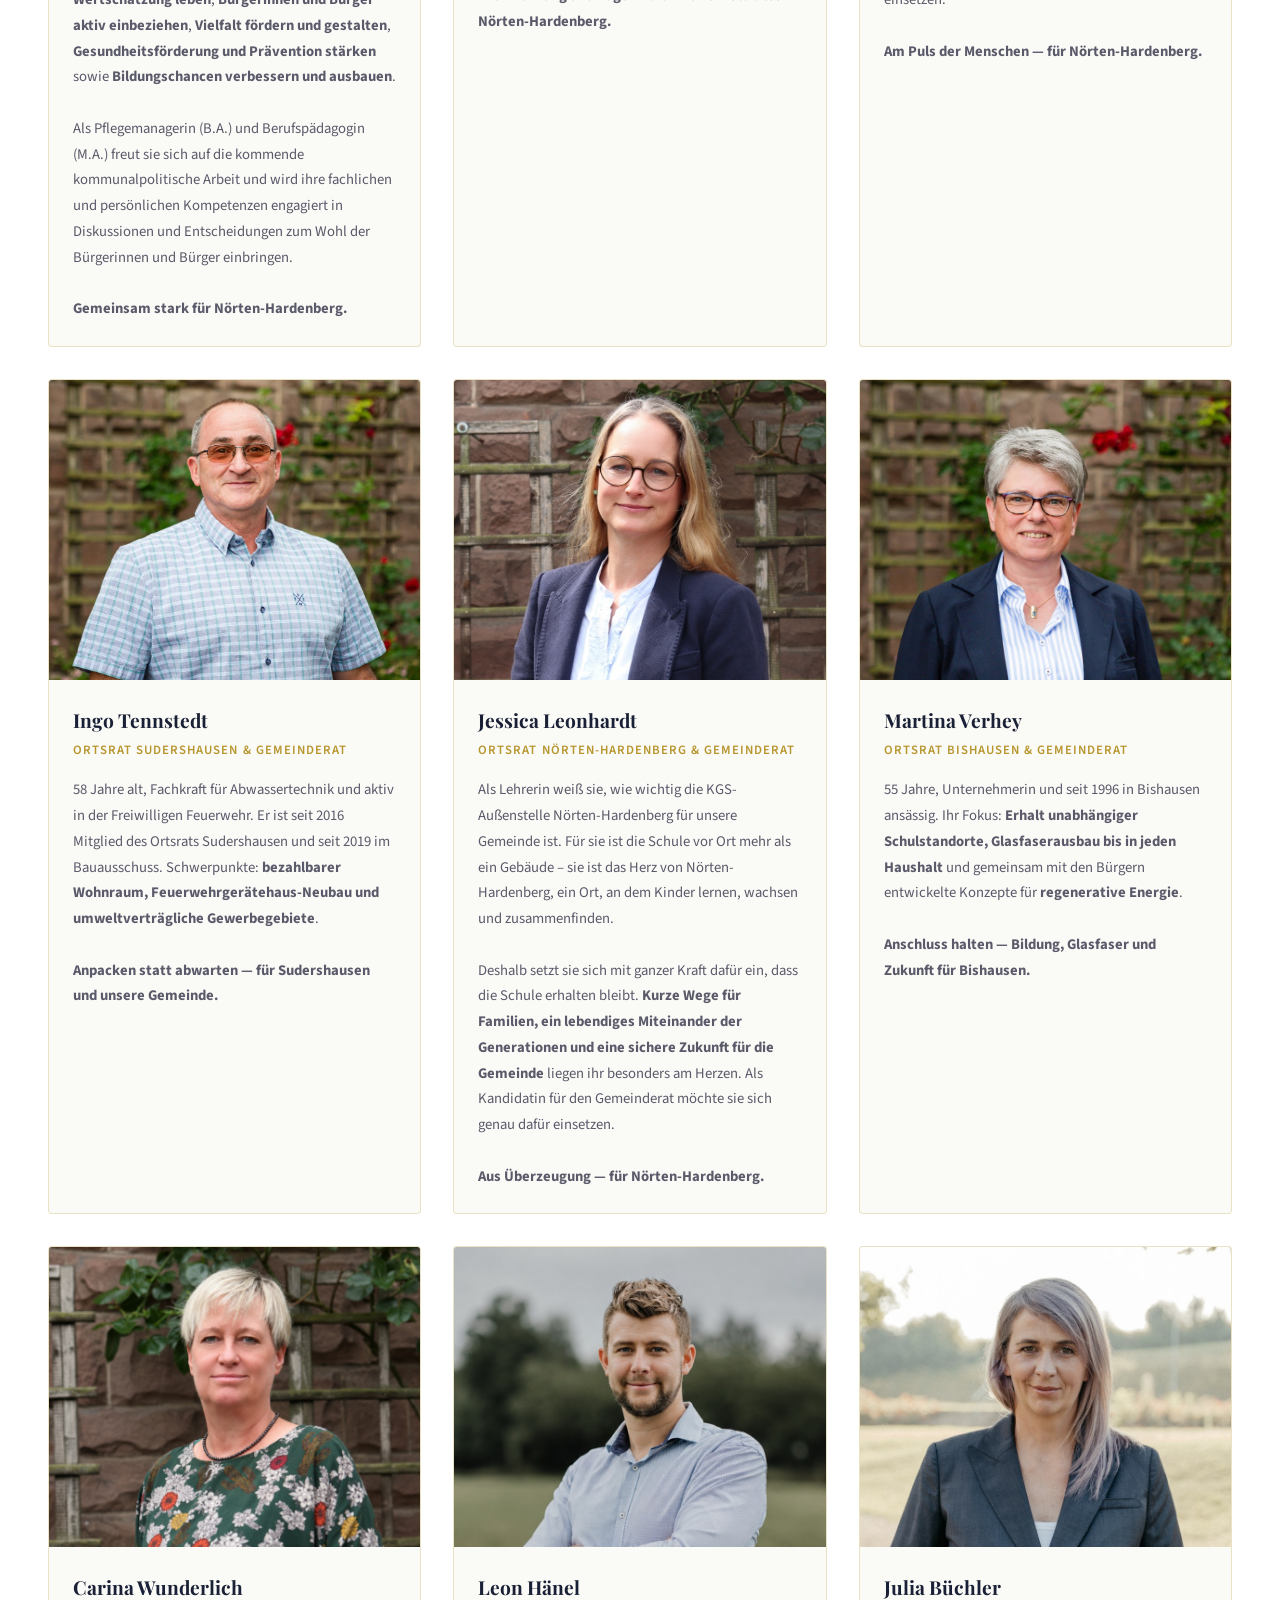
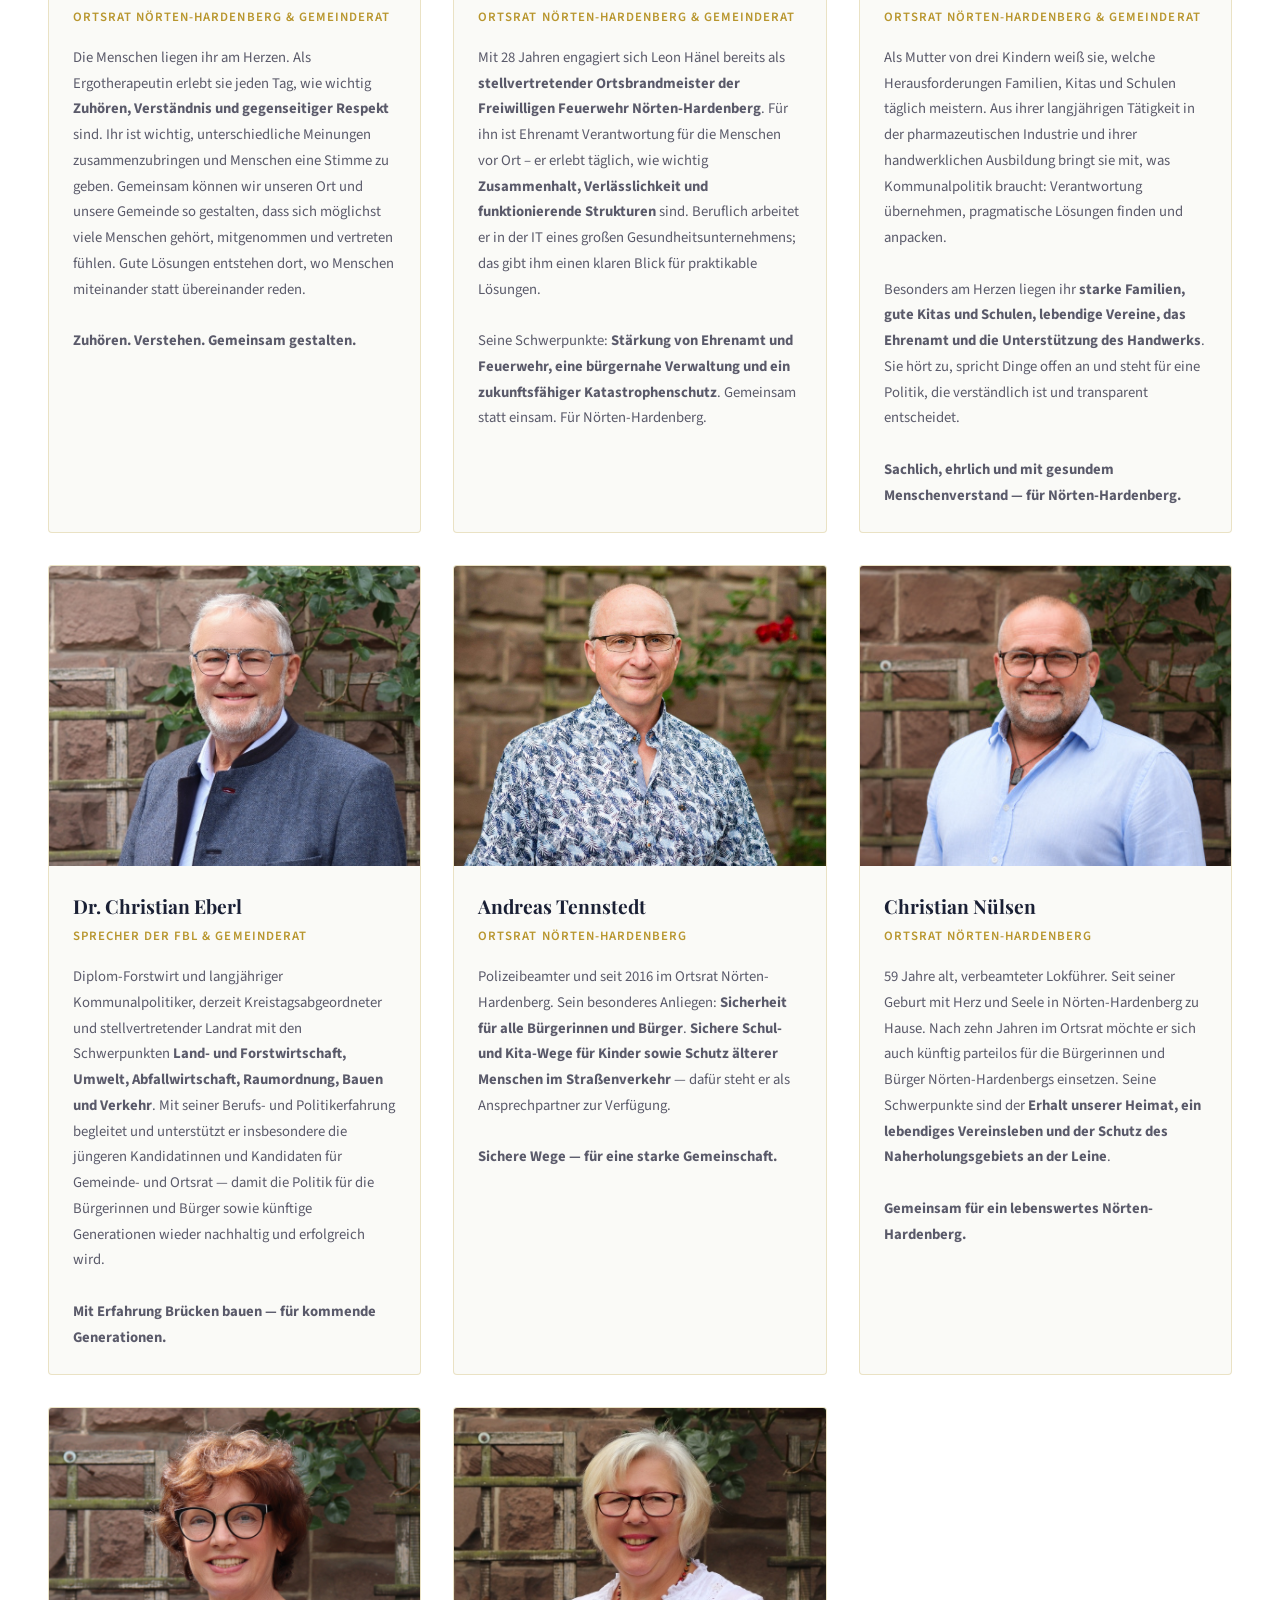
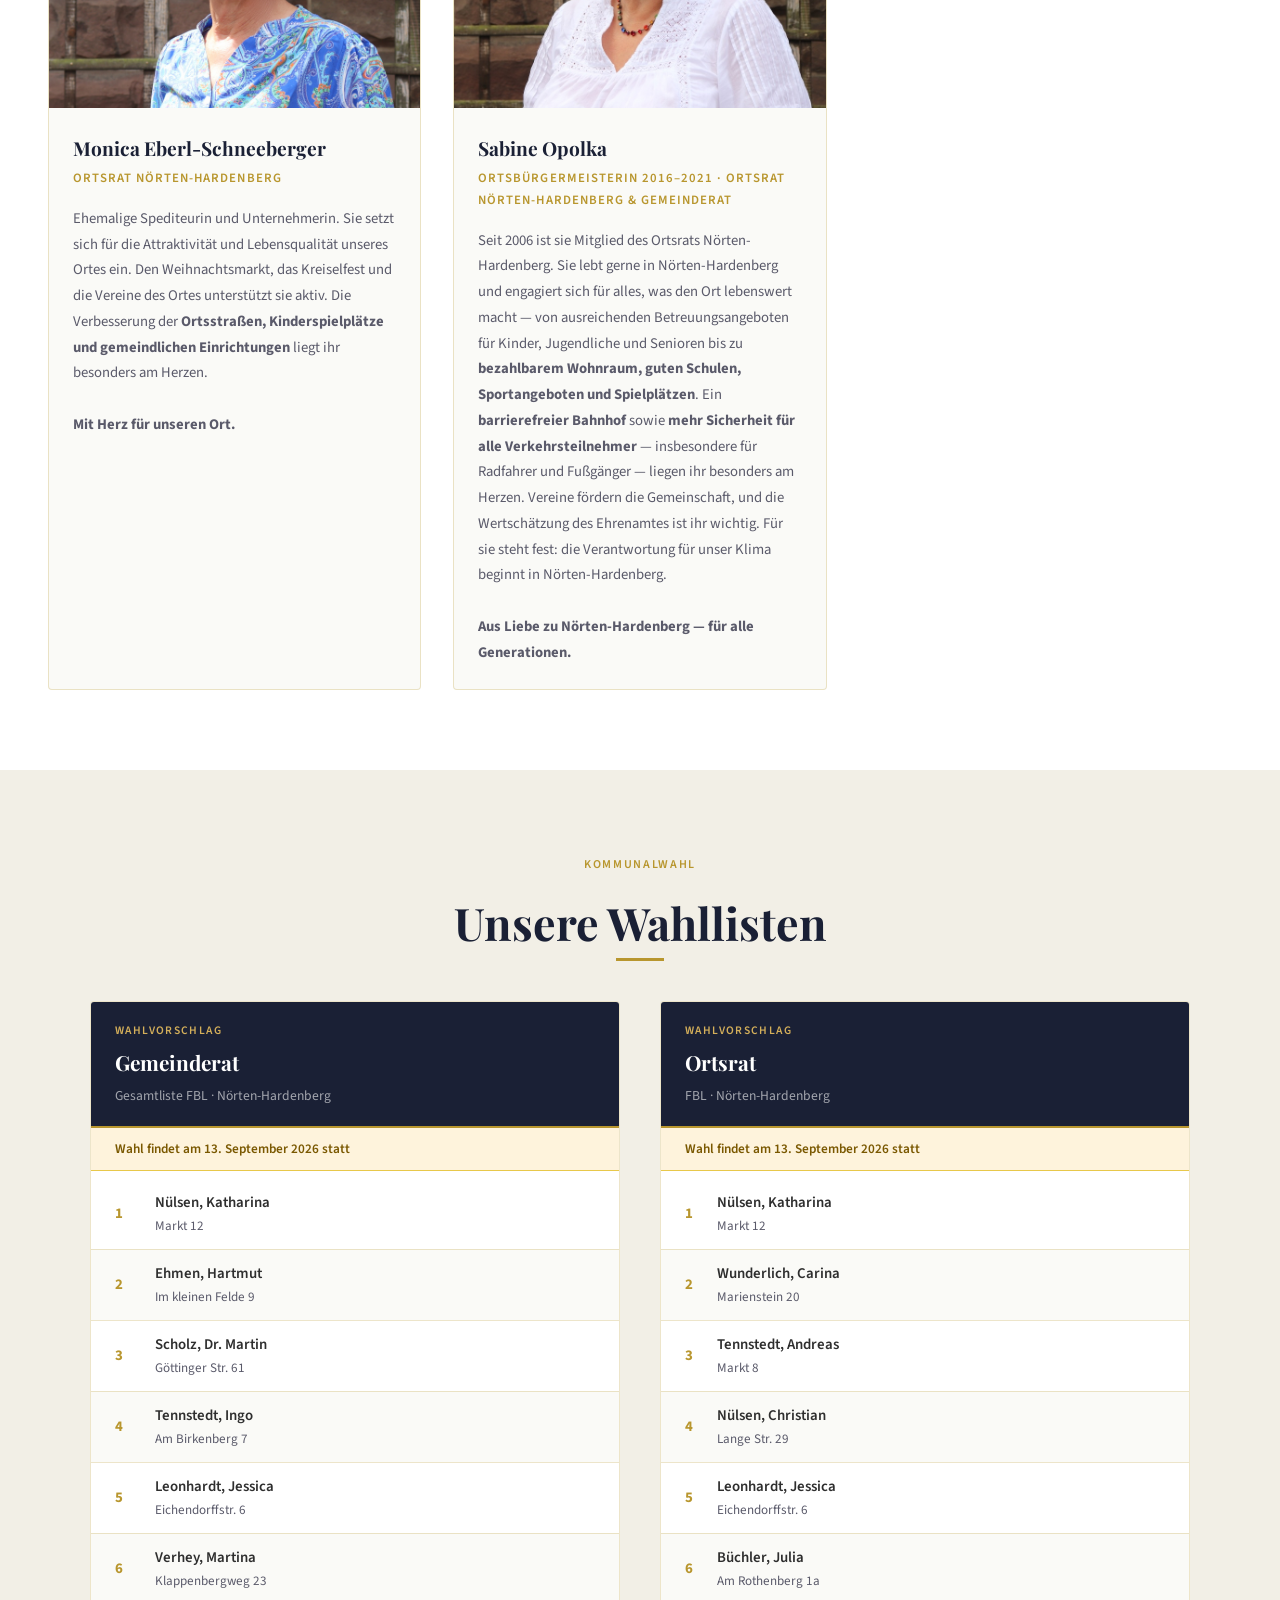
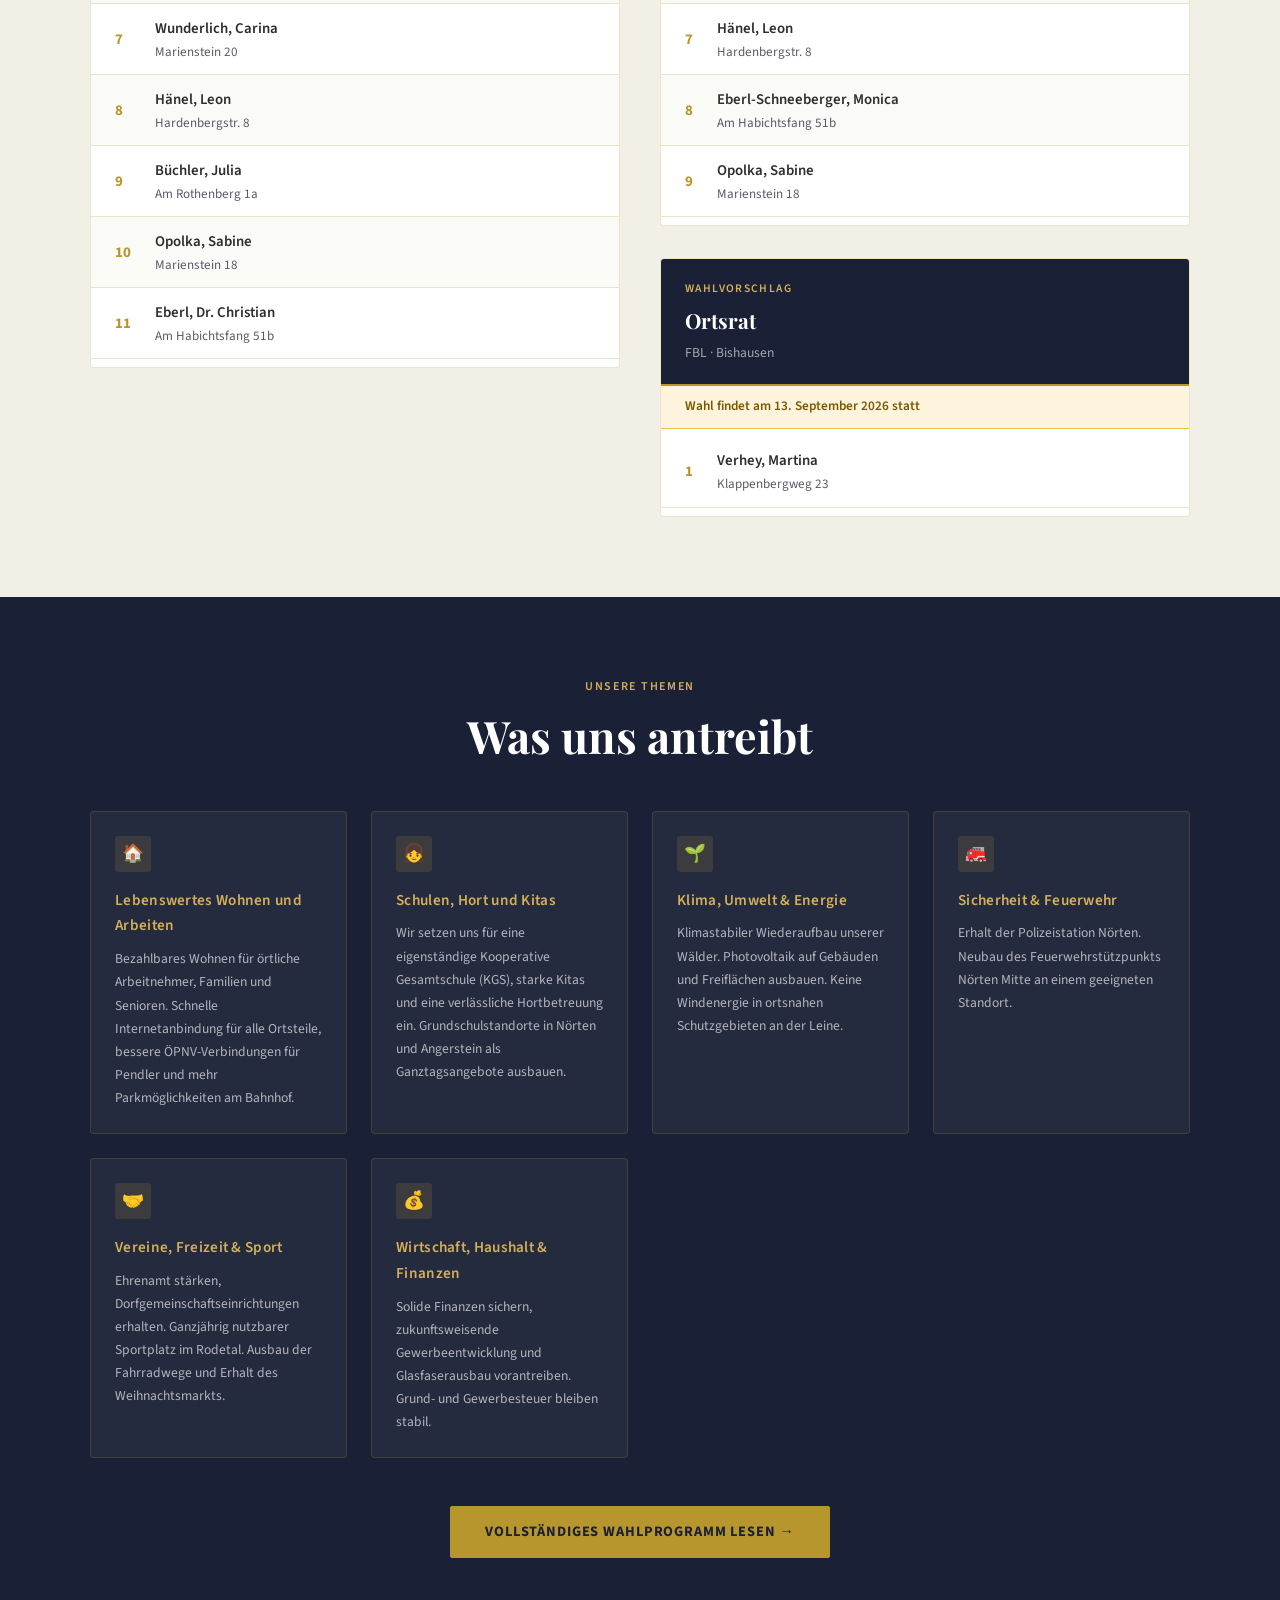
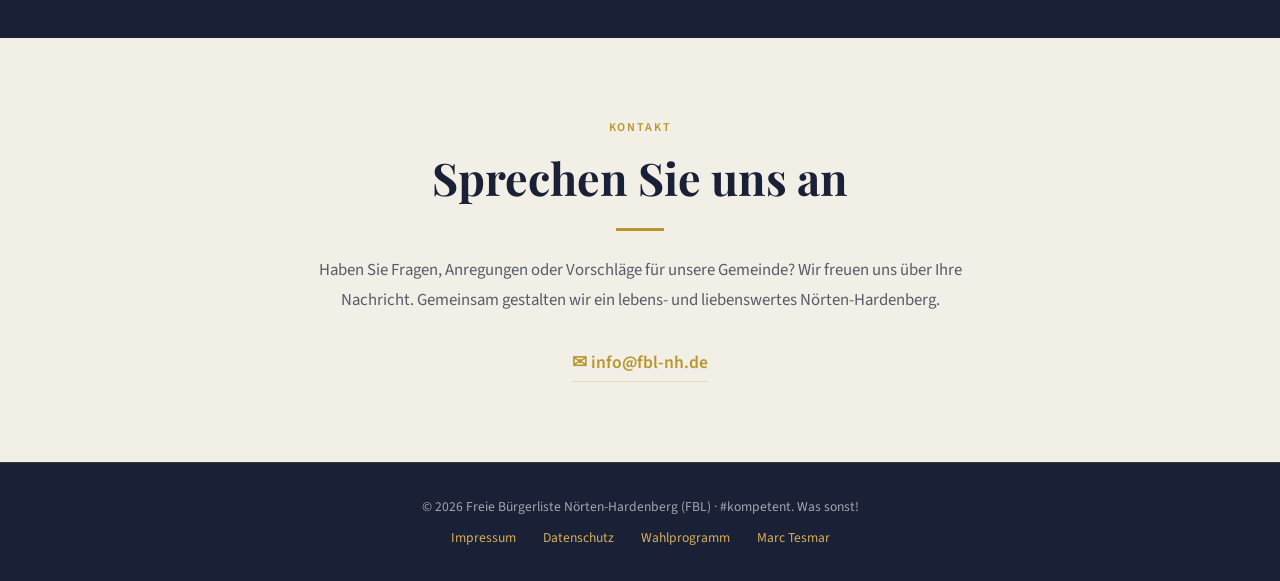
==== commit f7b444c3: "Add files via upload" ====
--- a/index.html
+++ b/index.html
@@ -935,7 +935,7 @@
         <div class="kand-name">Dr. Martin Scholz</div>
         <div class="kand-role">Gemeinderat</div>
         <p class="kand-text">
-          Als Hausarzt ist er täglich im direkten Austausch mit den Bürgerinnen und Bürgern unserer Gemeinde. Er hört zu, nimmt Anliegen auf und kennt die Herausforderungen des Alltags aus erster Hand. Aus Tradition ist er dem Ort verbunden — <b>bürgernah, engagiert und verlässlich</b>. Mit seiner langjährigen Erfahrung und tiefen Verbundenheit zu Nörten-Hardenberg möchte er sich im Gemeinderat für die Interessen unserer Bürgerinnen und Bürger einsetzen.<br/><br/><b>Am Puls der Menschen — für Nörten-Hardenberg.</b>
+          Als Hausarzt ist er täglich im direkten Austausch mit den Bürgerinnen und Bürgern unserer Gemeinde. Er hört zu, nimmt Anliegen auf und kennt die Herausforderungen des Alltags aus erster Hand. Dem Ort ist er seit jeher eng verbunden — <b>bürgernah, engagiert und verlässlich</b>. Mit seiner langjährigen Erfahrung und tiefen Verbundenheit zu Nörten-Hardenberg möchte er sich im Gemeinderat für die Interessen unserer Bürgerinnen und Bürger einsetzen.<br/><br/><b>Am Puls der Menschen — für Nörten-Hardenberg.</b>
         </p>
       </div>
     </div>
@@ -1147,17 +1147,13 @@
           <div class="listen-grid" style="max-width: 1100px; margin: 0 auto; display: grid; grid-template-columns: 1fr 1fr; gap: 2.5rem; align-items: start;">
 
     <div style="background: var(--white); border: 1px solid var(--border); border-radius: 4px; overflow: hidden; position: relative;">
-      <div style="position: absolute; inset: 0; pointer-events: none; z-index: 10; display: flex; align-items: center; justify-content: center; overflow: hidden;">
-        <div style="font-family: 'Playfair Display', serif; font-size: 5.5rem; font-weight: 700; color: rgba(184,150,46,0.18); transform: rotate(-30deg); letter-spacing: 0.15em; white-space: nowrap; text-transform: uppercase; user-select: none;">MUSTER</div>
-      </div>
       <div style="background: var(--dark); padding: 1.2rem 1.5rem; border-bottom: 2px solid var(--gold);">
         <div style="font-size: 0.72rem; font-weight: 600; letter-spacing: 0.12em; text-transform: uppercase; color: var(--gold-light); margin-bottom: 0.3rem;">Wahlvorschlag</div>
         <div style="font-family: 'Playfair Display', serif; font-size: 1.3rem; color: var(--white); font-weight: 700;">Gemeinderat</div>
         <div style="font-size: 0.85rem; color: rgba(255,255,255,0.6); margin-top: 0.2rem;">Gesamtliste FBL · Nörten-Hardenberg</div>
       </div>
       <div style="background: #FEF3DC; border-bottom: 1px solid #E8C84A; padding: 0.6rem 1.5rem; display: flex; align-items: center; gap: 0.6rem;">
-        <span style="font-size: 1rem;">🚧</span>
-        <span style="font-size: 0.83rem; color: #7a5800; font-weight: 600;">Musterliste · Wahl findet am 13. September 2026 statt</span>
+        <span style="font-size: 0.83rem; color: #7a5800; font-weight: 600;">Wahl findet am 13. September 2026 statt</span>
       </div>
       <div style="padding: 0.5rem 0;">
         <table style="width:100%; border-collapse: collapse; font-size: 0.93rem;">
@@ -1247,17 +1243,13 @@
     <div style="display: flex; flex-direction: column; gap: 2rem;">
 
     <div style="background: var(--white); border: 1px solid var(--border); border-radius: 4px; overflow: hidden; position: relative;">
-      <div style="position: absolute; inset: 0; pointer-events: none; z-index: 10; display: flex; align-items: center; justify-content: center; overflow: hidden;">
-        <div style="font-family: 'Playfair Display', serif; font-size: 5.5rem; font-weight: 700; color: rgba(184,150,46,0.18); transform: rotate(-30deg); letter-spacing: 0.15em; white-space: nowrap; text-transform: uppercase; user-select: none;">MUSTER</div>
-      </div>
       <div style="background: var(--dark); padding: 1.2rem 1.5rem; border-bottom: 2px solid var(--gold);">
         <div style="font-size: 0.72rem; font-weight: 600; letter-spacing: 0.12em; text-transform: uppercase; color: var(--gold-light); margin-bottom: 0.3rem;">Wahlvorschlag</div>
         <div style="font-family: 'Playfair Display', serif; font-size: 1.3rem; color: var(--white); font-weight: 700;">Ortsrat</div>
         <div style="font-size: 0.85rem; color: rgba(255,255,255,0.6); margin-top: 0.2rem;">FBL · Nörten-Hardenberg</div>
       </div>
       <div style="background: #FEF3DC; border-bottom: 1px solid #E8C84A; padding: 0.6rem 1.5rem; display: flex; align-items: center; gap: 0.6rem;">
-        <span style="font-size: 1rem;">🚧</span>
-        <span style="font-size: 0.83rem; color: #7a5800; font-weight: 600;">Musterliste · Wahl findet am 13. September 2026 statt</span>
+        <span style="font-size: 0.83rem; color: #7a5800; font-weight: 600;">Wahl findet am 13. September 2026 statt</span>
       </div>
       <div style="padding: 0.5rem 0;">
         <table style="width:100%; border-collapse: collapse; font-size: 0.93rem;">
@@ -1315,7 +1307,7 @@
               <td style="padding: 0.7rem 1.5rem; color: var(--gold); font-weight: 700; width: 2rem;">8</td>
               <td style="padding: 0.7rem 0.5rem 0.7rem 0;">
                 <div style="font-weight: 600; color: var(--text);">Eberl-Schneeberger, Monica</div>
-                <div style="font-size: 0.82rem; color: var(--text-muted);">Habichtsfang 51b</div>
+                <div style="font-size: 0.82rem; color: var(--text-muted);">Am Habichtsfang 51b</div>
               </td>
             </tr>
             <tr style="border-bottom: 1px solid var(--border); ">
@@ -1331,17 +1323,13 @@
     </div>
 
     <div style="background: var(--white); border: 1px solid var(--border); border-radius: 4px; overflow: hidden; position: relative;">
-      <div style="position: absolute; inset: 0; pointer-events: none; z-index: 10; display: flex; align-items: center; justify-content: center; overflow: hidden;">
-        <div style="font-family: 'Playfair Display', serif; font-size: 5.5rem; font-weight: 700; color: rgba(184,150,46,0.18); transform: rotate(-30deg); letter-spacing: 0.15em; white-space: nowrap; text-transform: uppercase; user-select: none;">MUSTER</div>
-      </div>
       <div style="background: var(--dark); padding: 1.2rem 1.5rem; border-bottom: 2px solid var(--gold);">
         <div style="font-size: 0.72rem; font-weight: 600; letter-spacing: 0.12em; text-transform: uppercase; color: var(--gold-light); margin-bottom: 0.3rem;">Wahlvorschlag</div>
         <div style="font-family: 'Playfair Display', serif; font-size: 1.3rem; color: var(--white); font-weight: 700;">Ortsrat</div>
         <div style="font-size: 0.85rem; color: rgba(255,255,255,0.6); margin-top: 0.2rem;">FBL · Bishausen</div>
       </div>
       <div style="background: #FEF3DC; border-bottom: 1px solid #E8C84A; padding: 0.6rem 1.5rem; display: flex; align-items: center; gap: 0.6rem;">
-        <span style="font-size: 1rem;">🚧</span>
-        <span style="font-size: 0.83rem; color: #7a5800; font-weight: 600;">Musterliste · Wahl findet am 13. September 2026 statt</span>
+        <span style="font-size: 0.83rem; color: #7a5800; font-weight: 600;">Wahl findet am 13. September 2026 statt</span>
       </div>
       <div style="padding: 0.5rem 0;">
         <table style="width:100%; border-collapse: collapse; font-size: 0.93rem;">
@@ -1403,7 +1391,7 @@
       <div class="thema-icon">🚒</div>
       <div class="thema-content">
         <div class="thema-title">Sicherheit &amp; Feuerwehr</div>
-        <p class="thema-text">Erhalt der Polizeistation Nörten. Neubau des Feuerwehrstützpunkts Feuerwehr Nörten Mitte an einem geeigneten Standort.</p>
+        <p class="thema-text">Erhalt der Polizeistation Nörten. Neubau des Feuerwehrstützpunkts Nörten Mitte an einem geeigneten Standort.</p>
       </div>
     </div>
     <div class="thema-card">
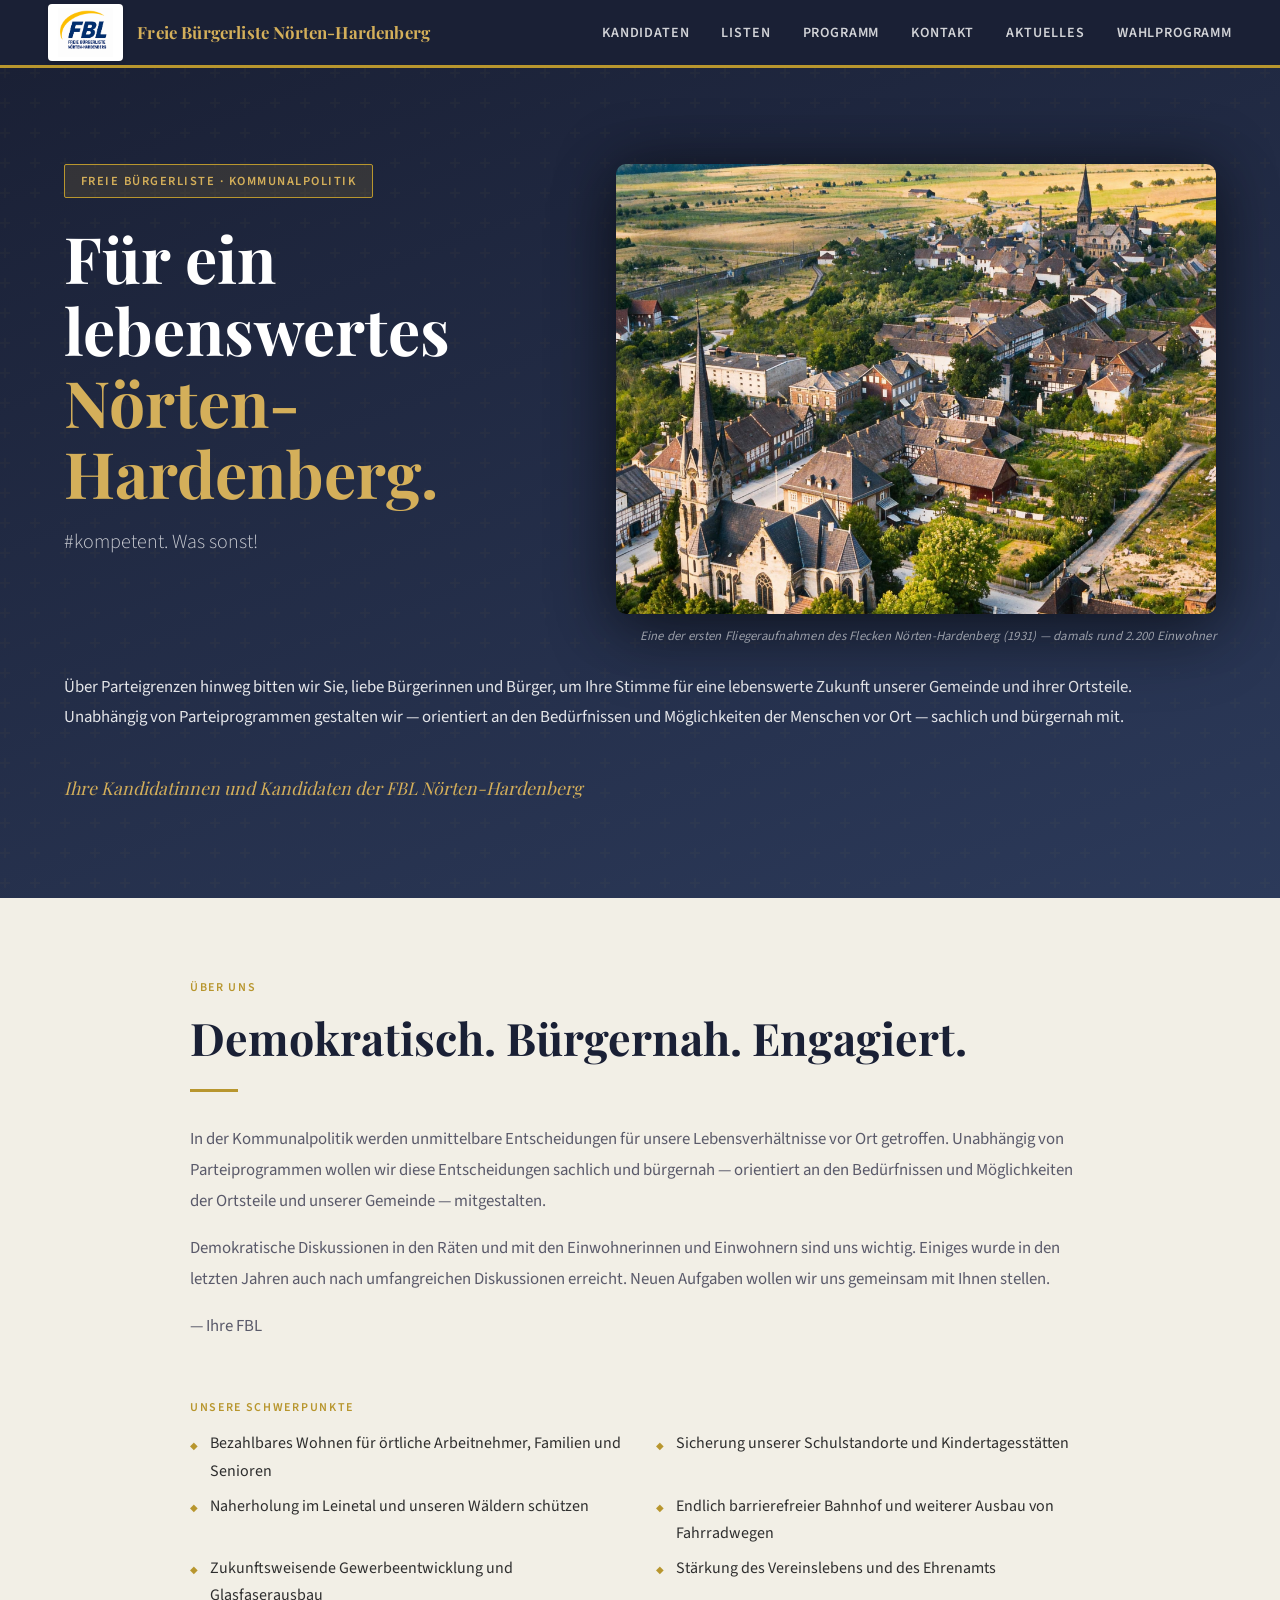
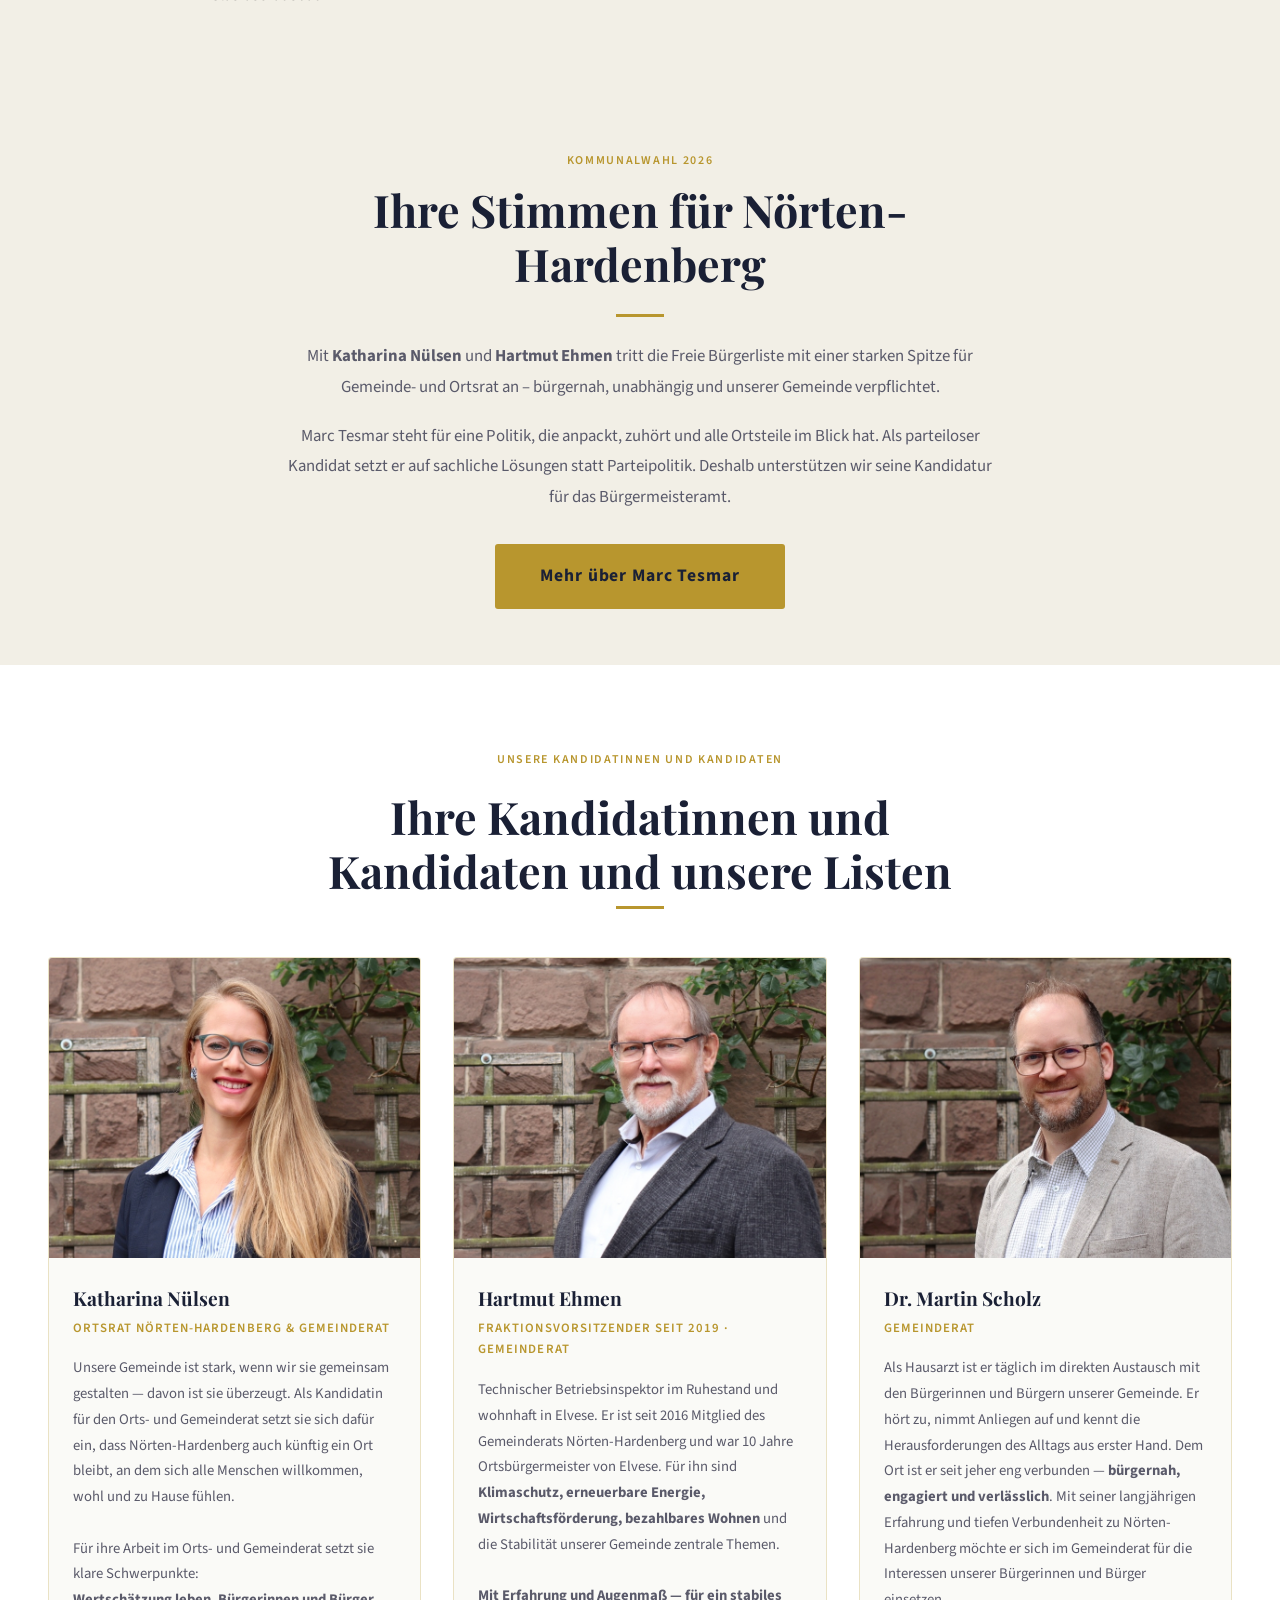
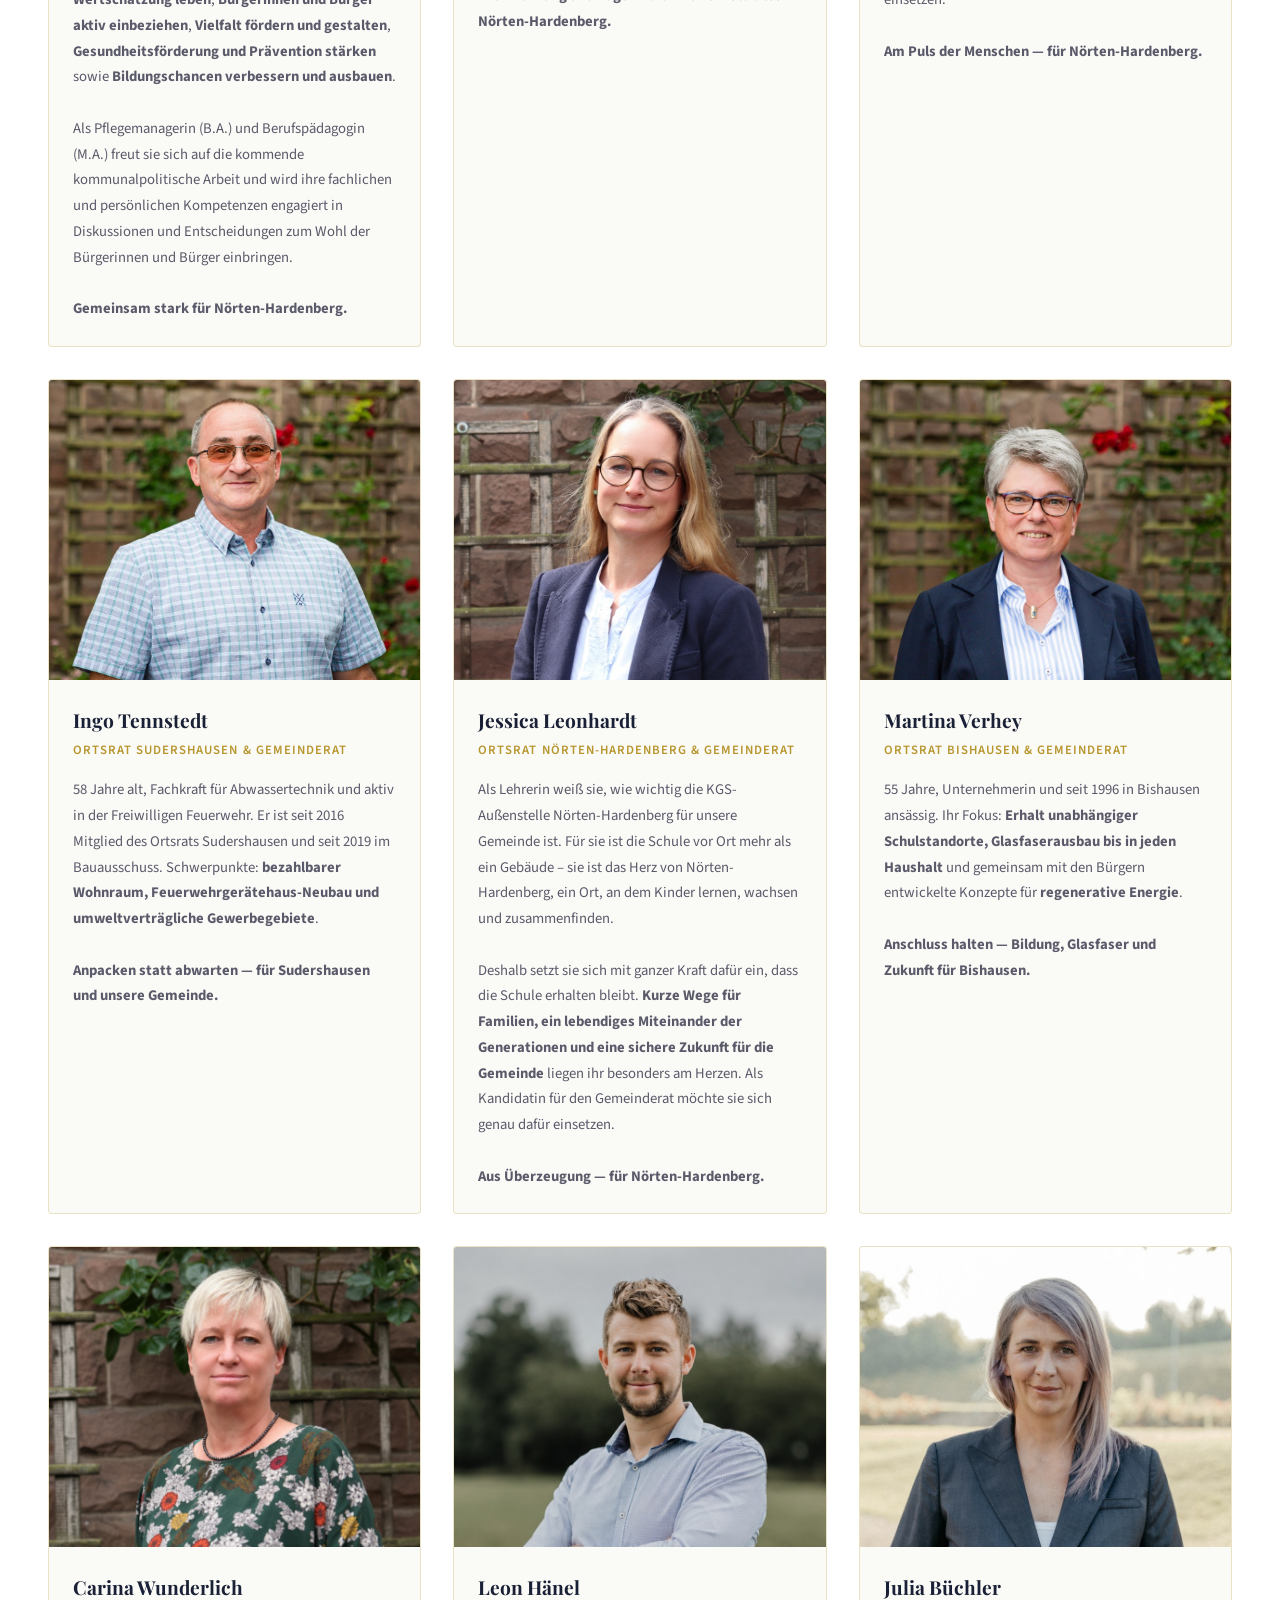
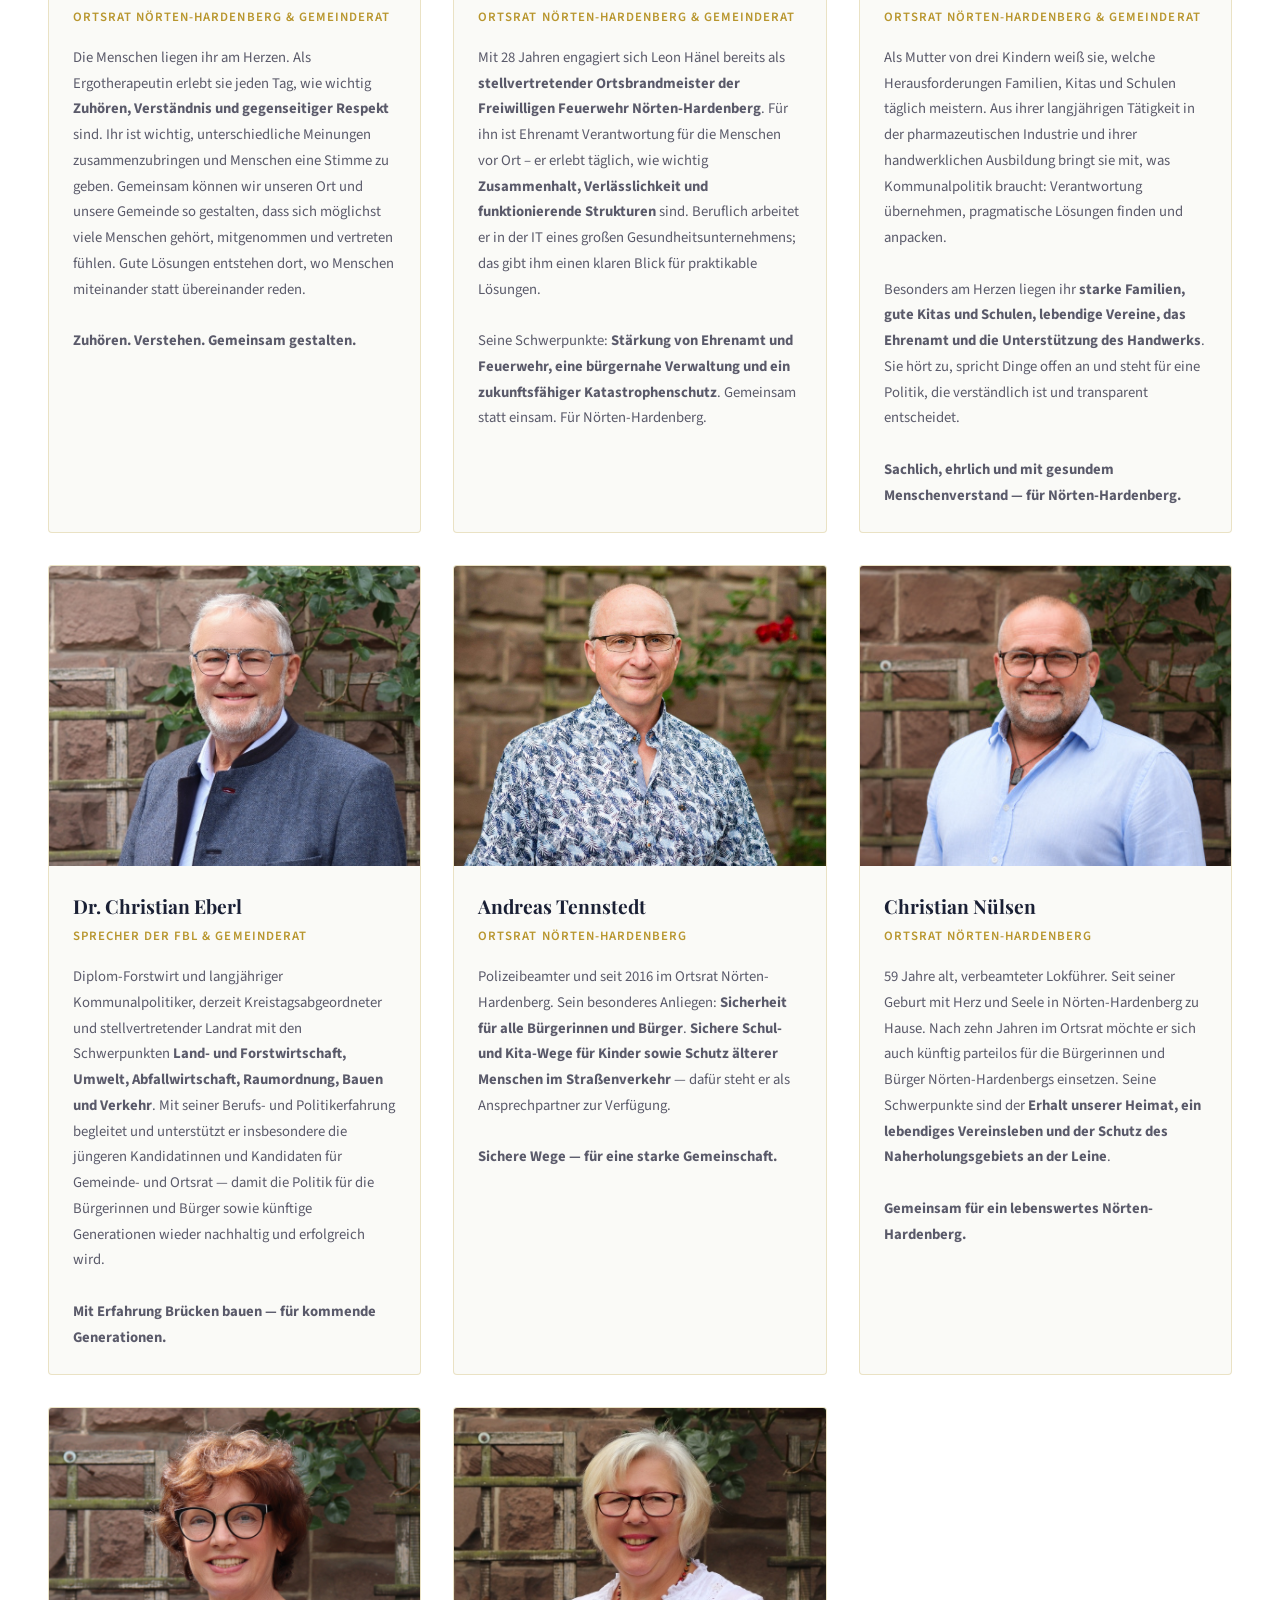
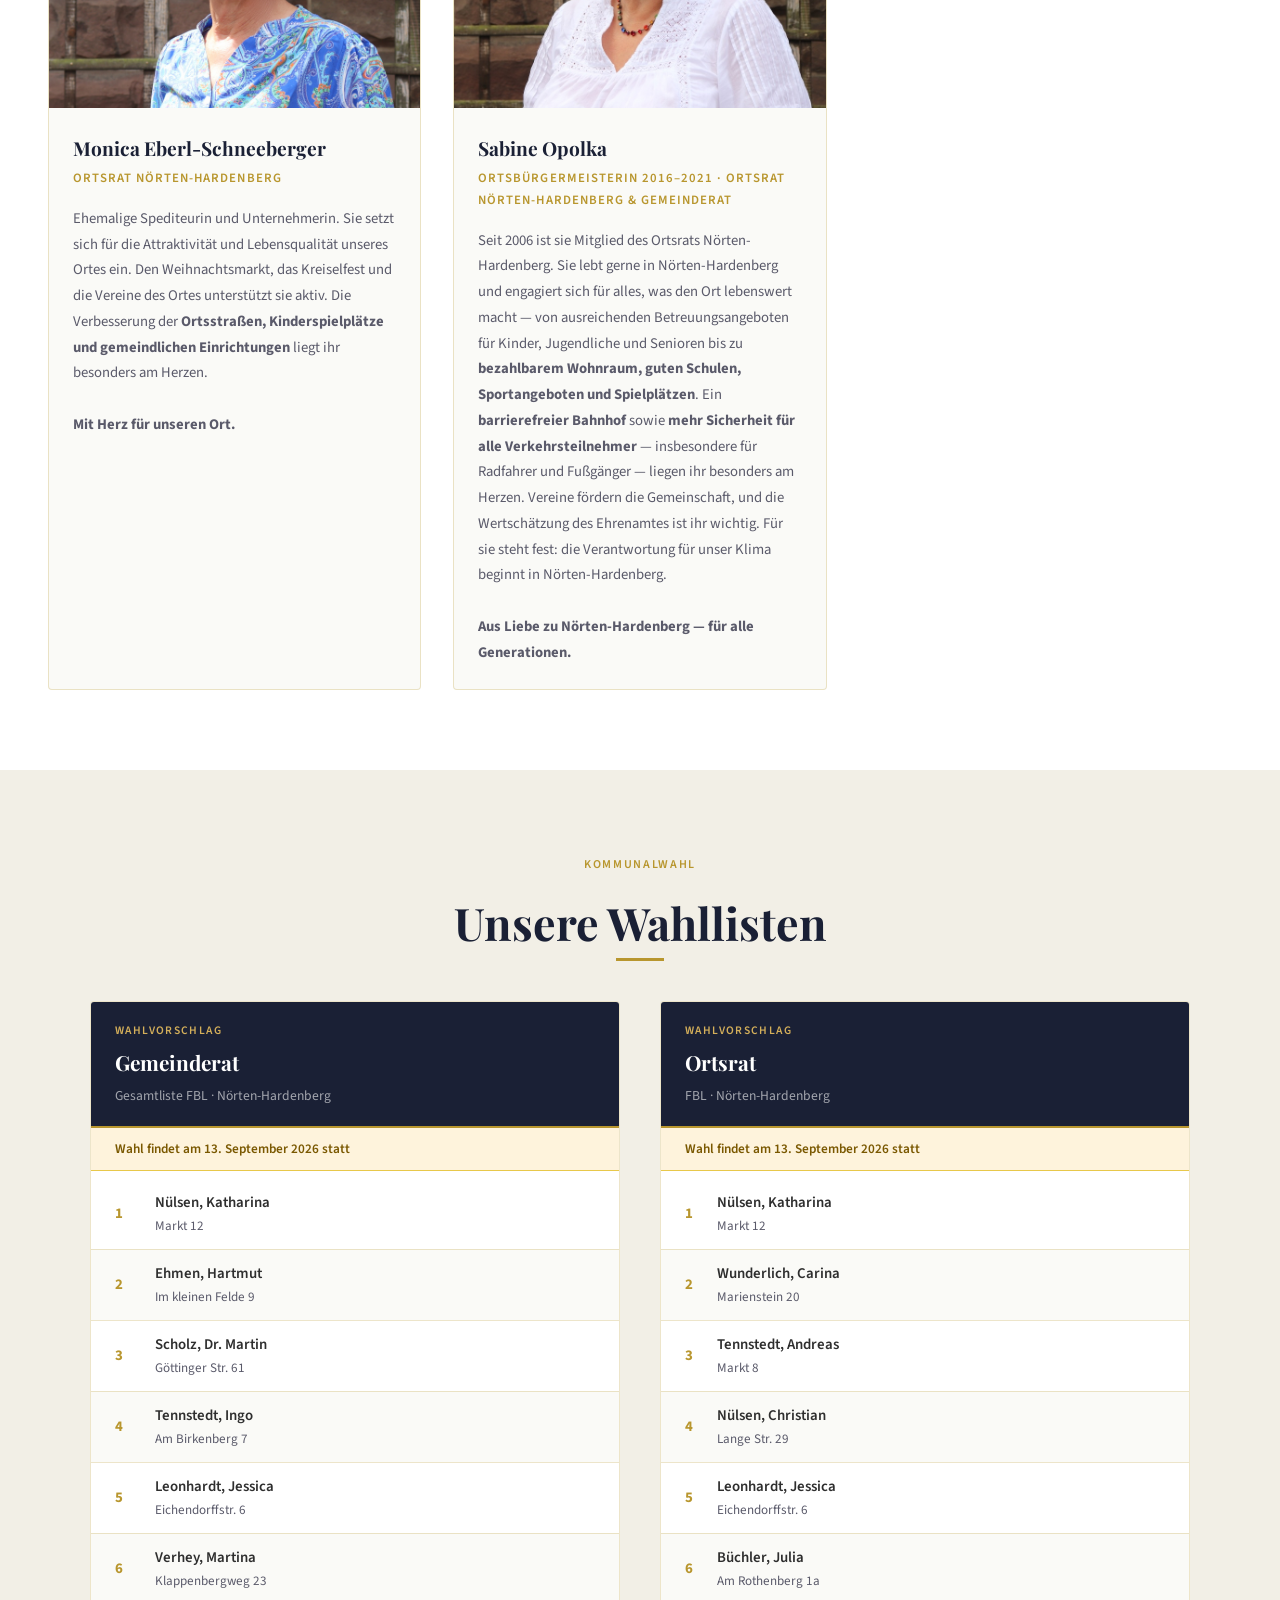
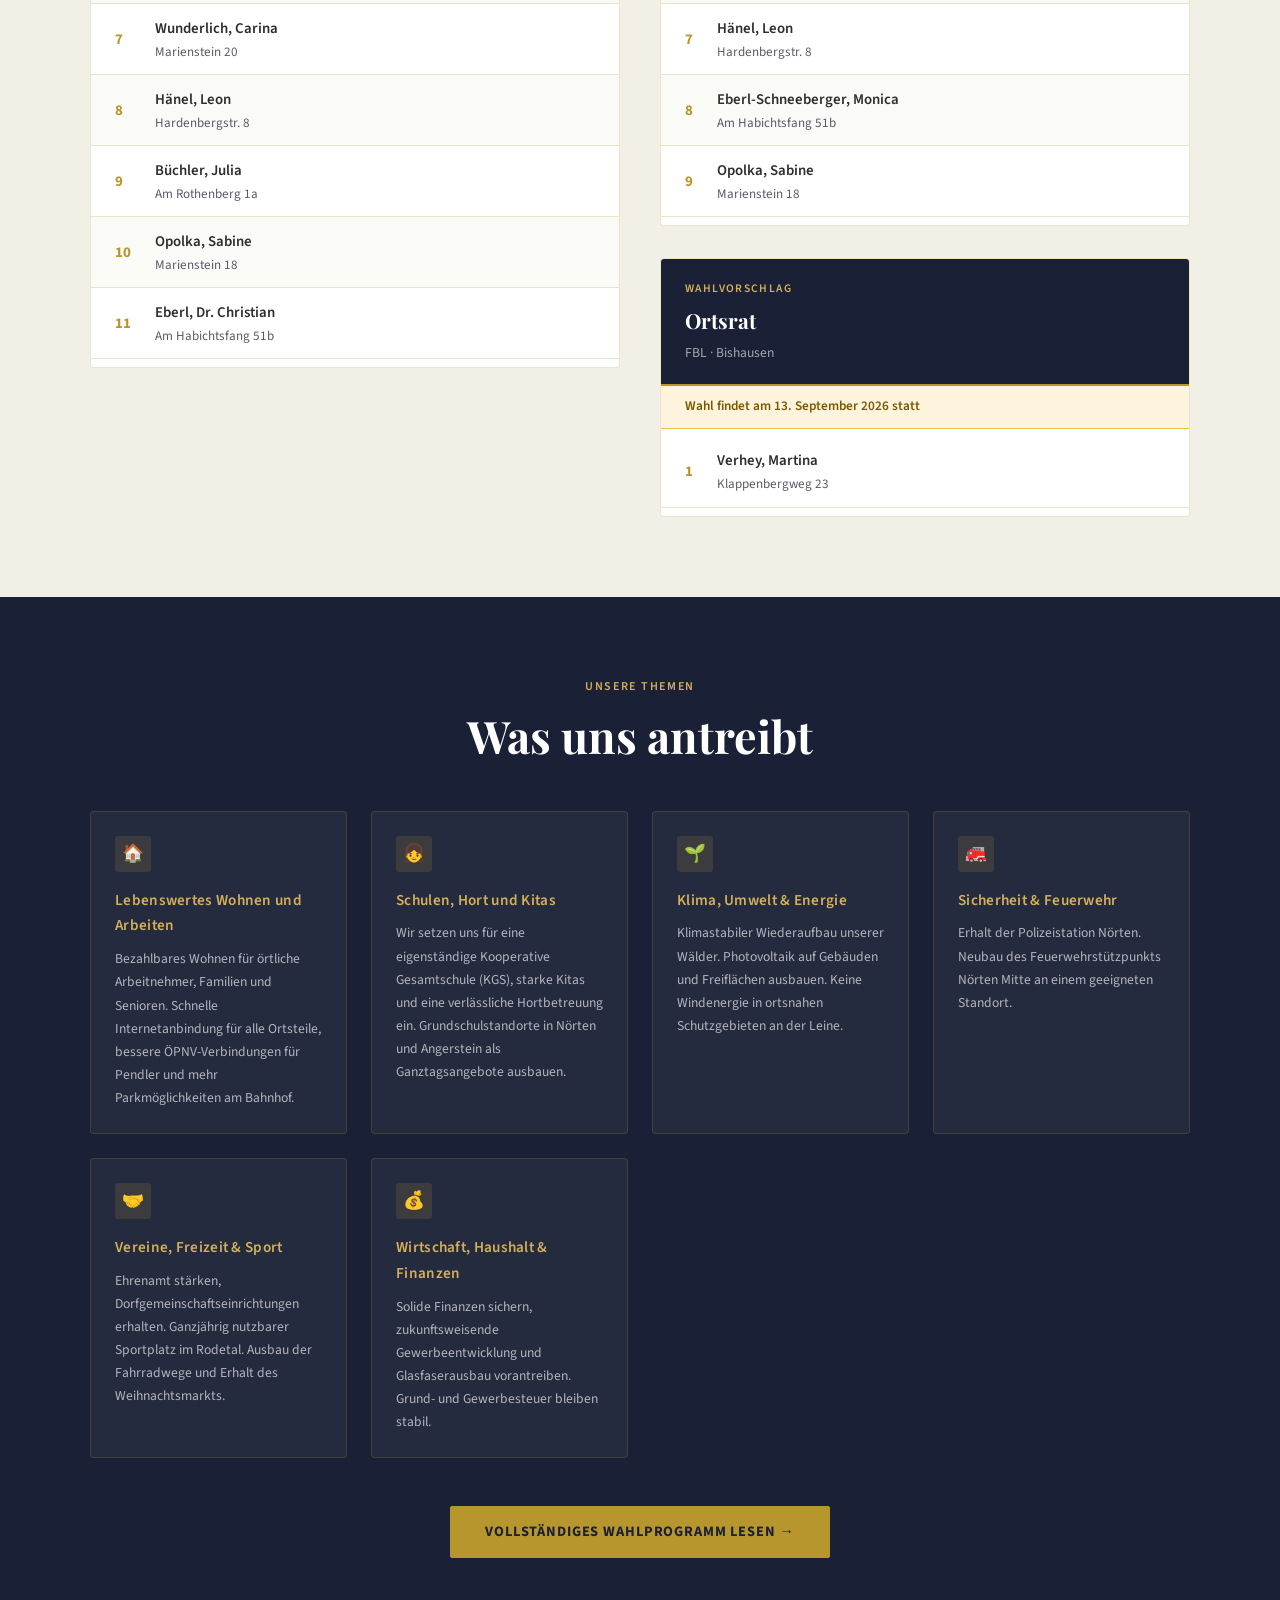
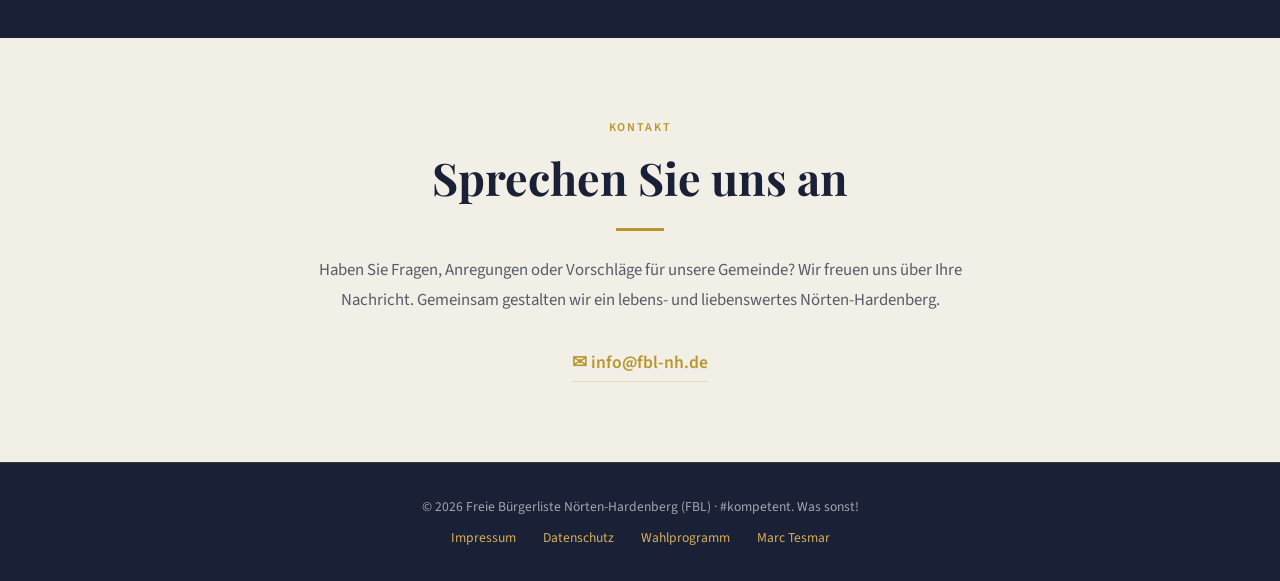
==== commit 91afbca4: "Add files via upload" ====
--- a/index.html
+++ b/index.html
@@ -771,6 +771,7 @@
     <li><a href="#wahllisten">Listen</a></li>
     <li><a href="#programm">Programm</a></li>
     <li><a href="#kontakt">Kontakt</a></li>
+    <li><a href="aktuelles.html">Aktuelles</a></li>
     <li><a href="wahlprogramm.html">Wahlprogramm</a></li>
   </ul>
 
@@ -788,6 +789,7 @@
   <li><a href="#wahllisten" class="nav-mobile-link">Listen</a></li>
   <li><a href="#programm" class="nav-mobile-link">Programm</a></li>
   <li><a href="#kontakt" class="nav-mobile-link">Kontakt</a></li>
+  <li><a href="aktuelles.html" class="nav-mobile-link">Aktuelles</a></li>
   <li><a href="wahlprogramm.html">Wahlprogramm</a></li>
 </ul>
 
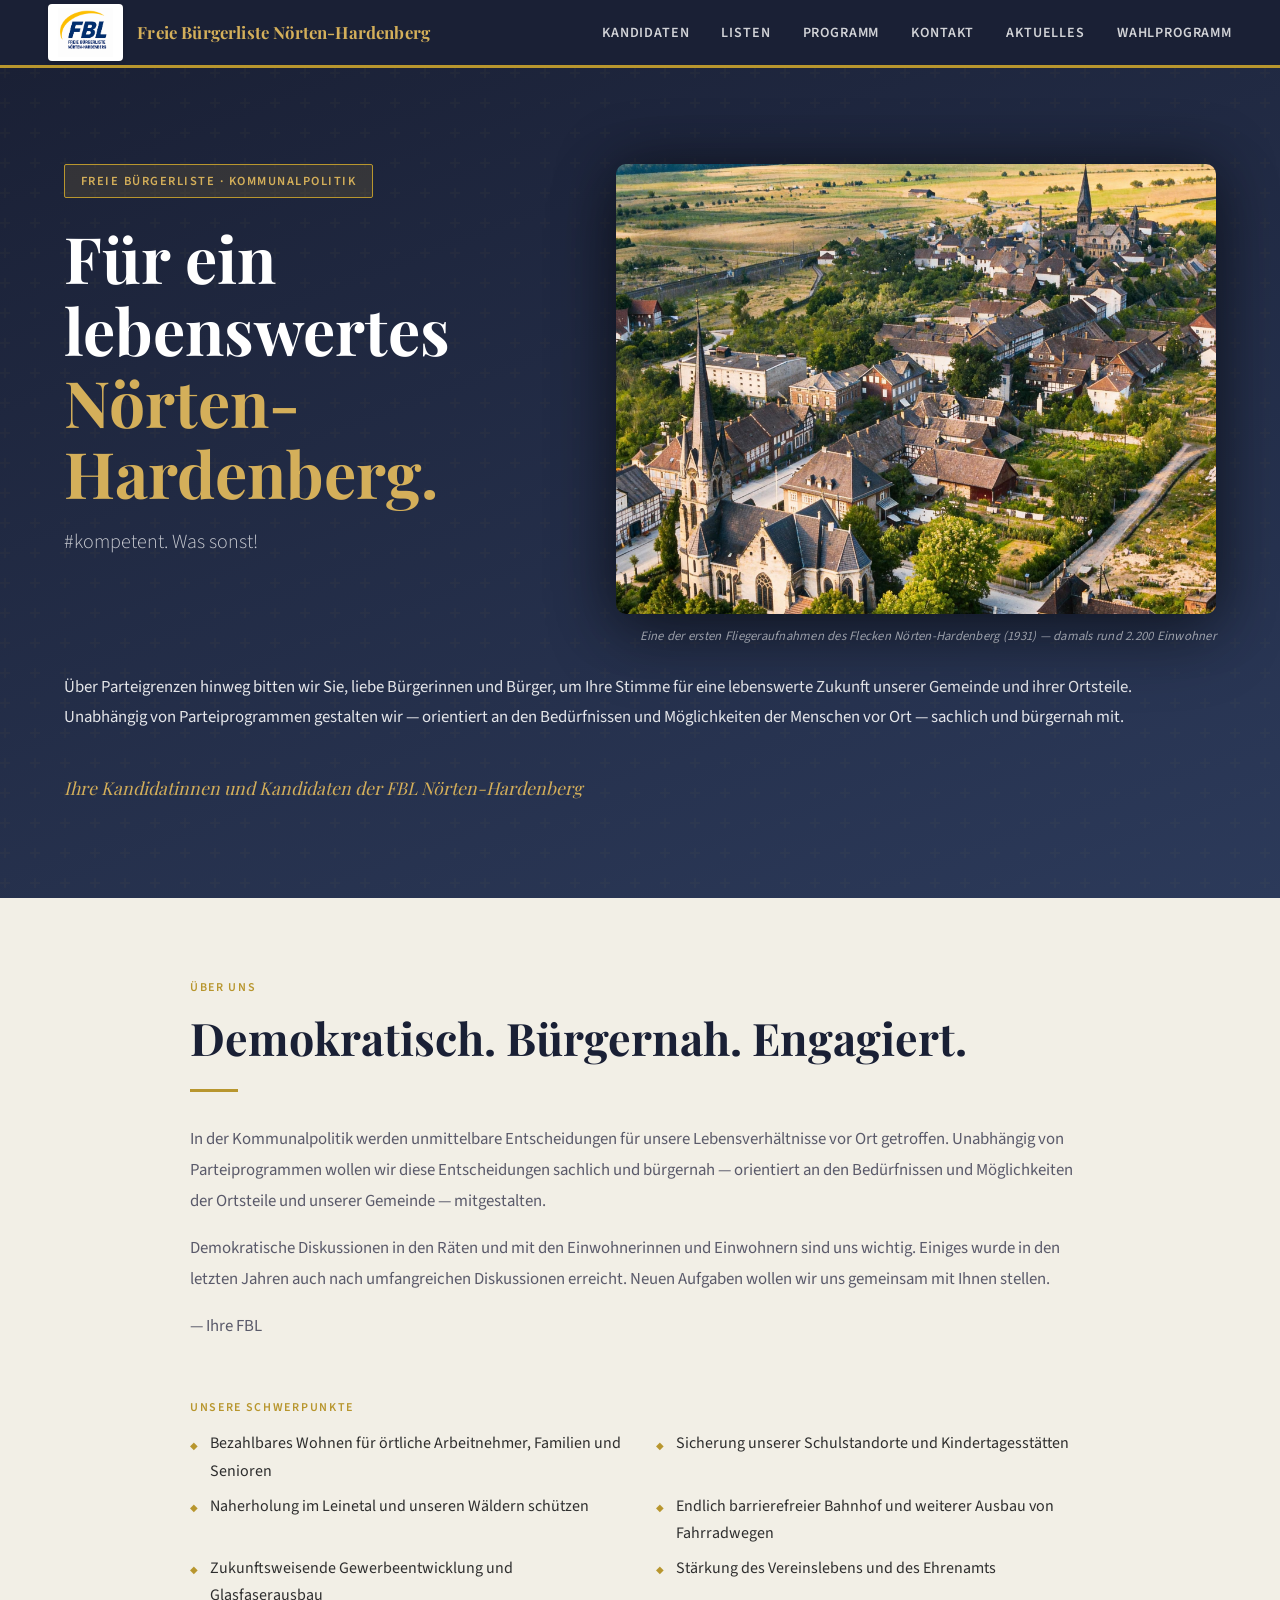
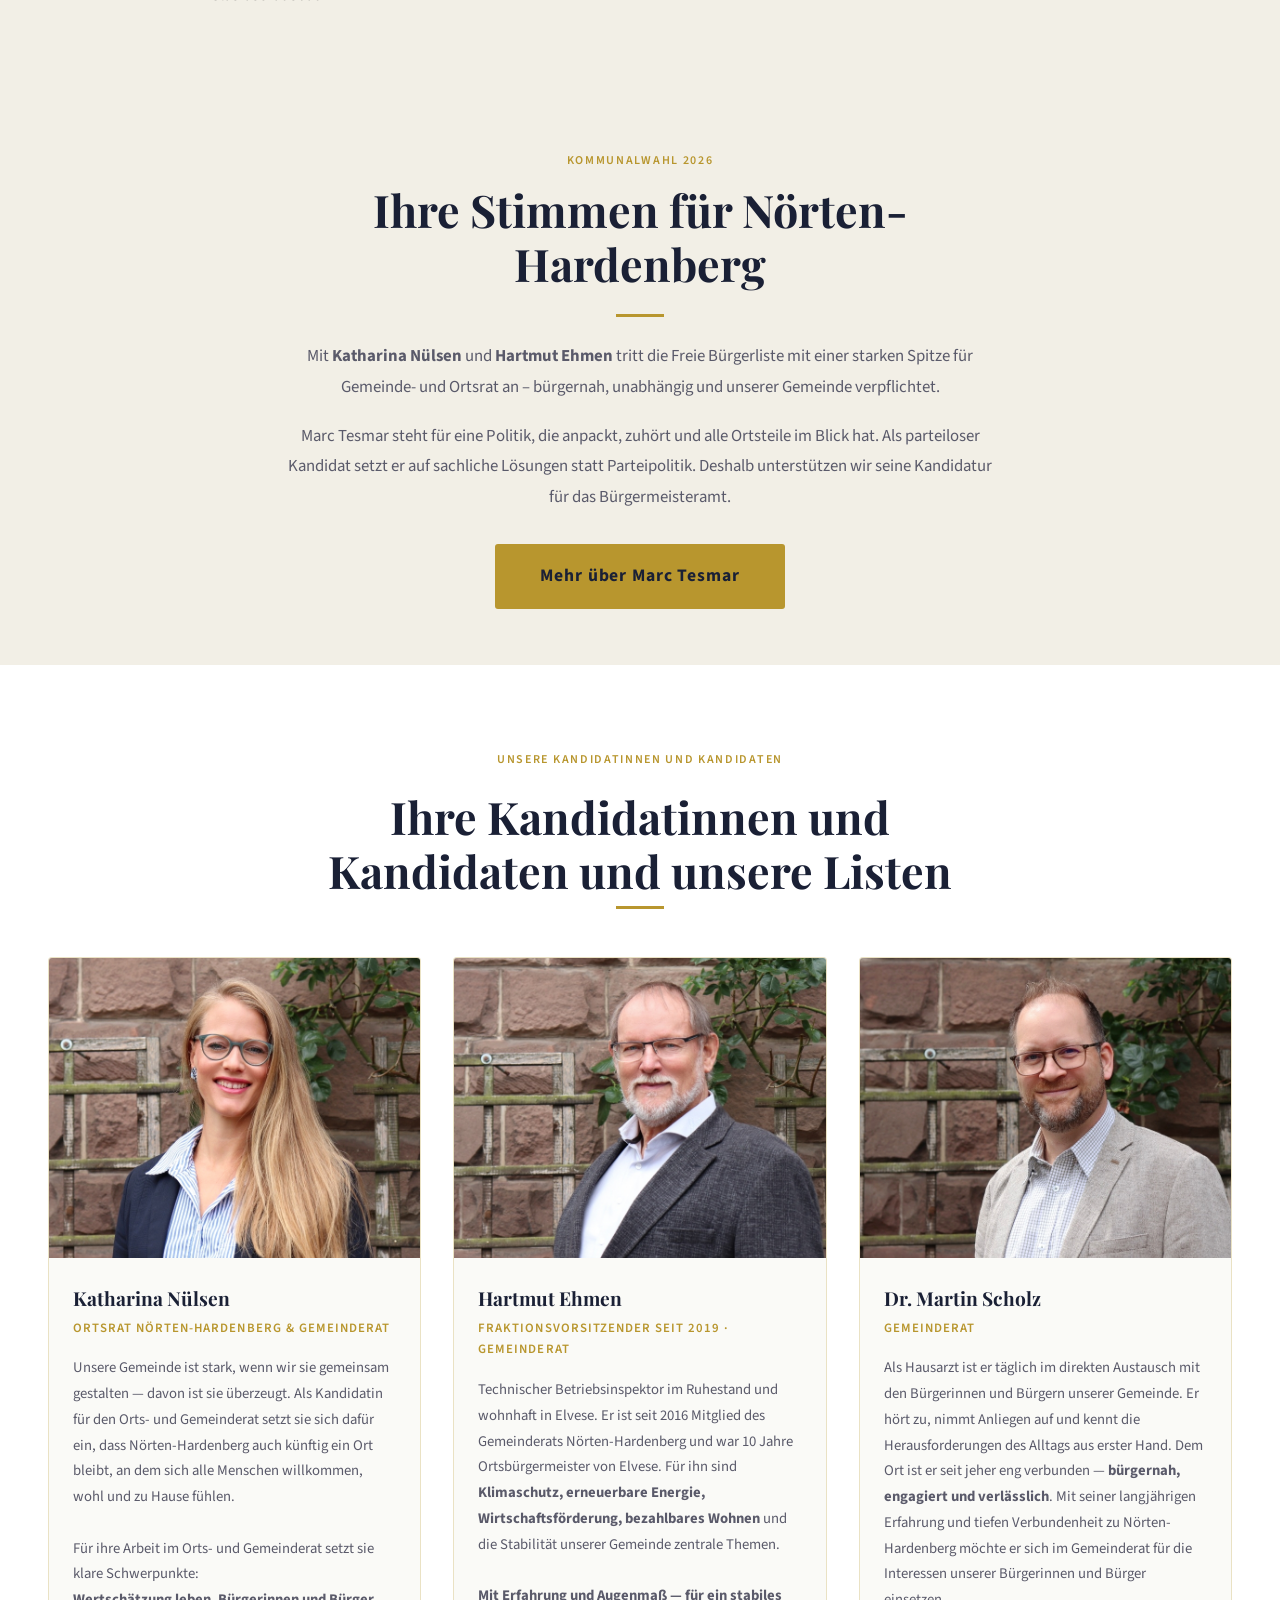
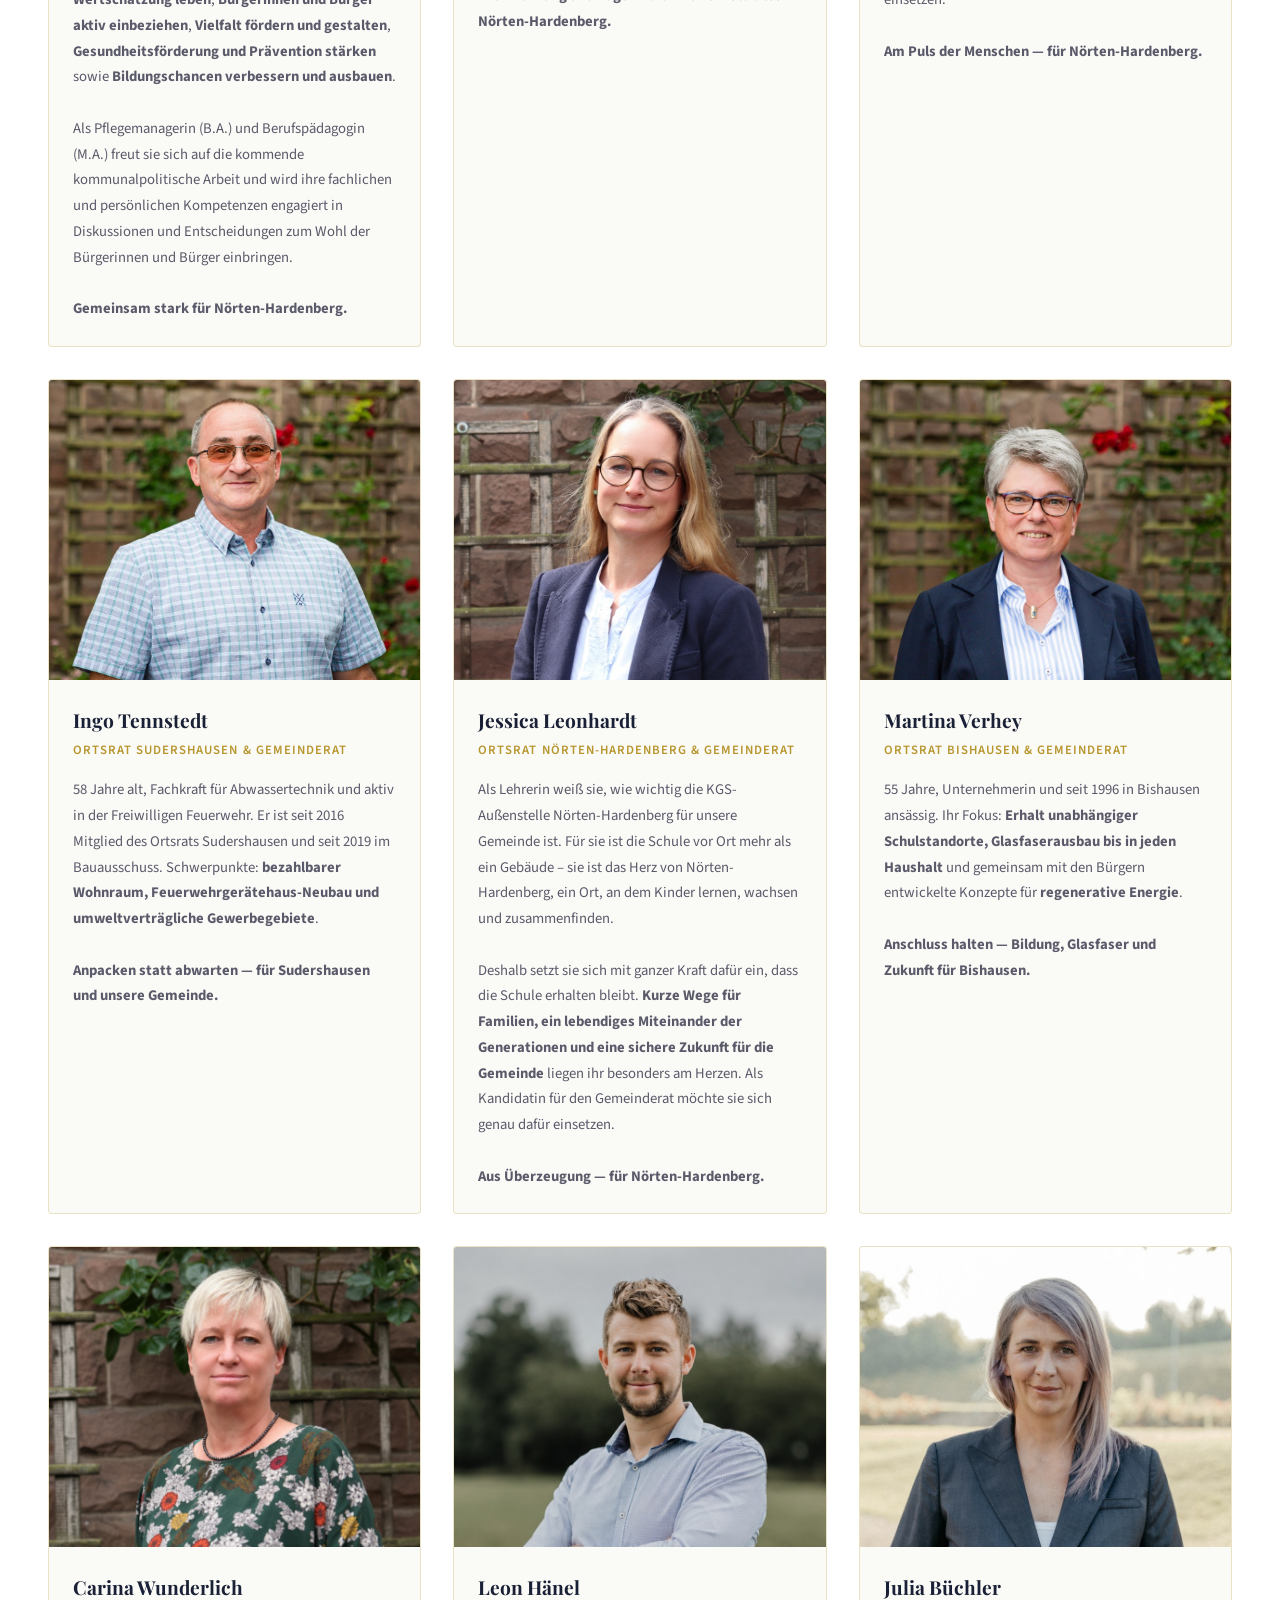
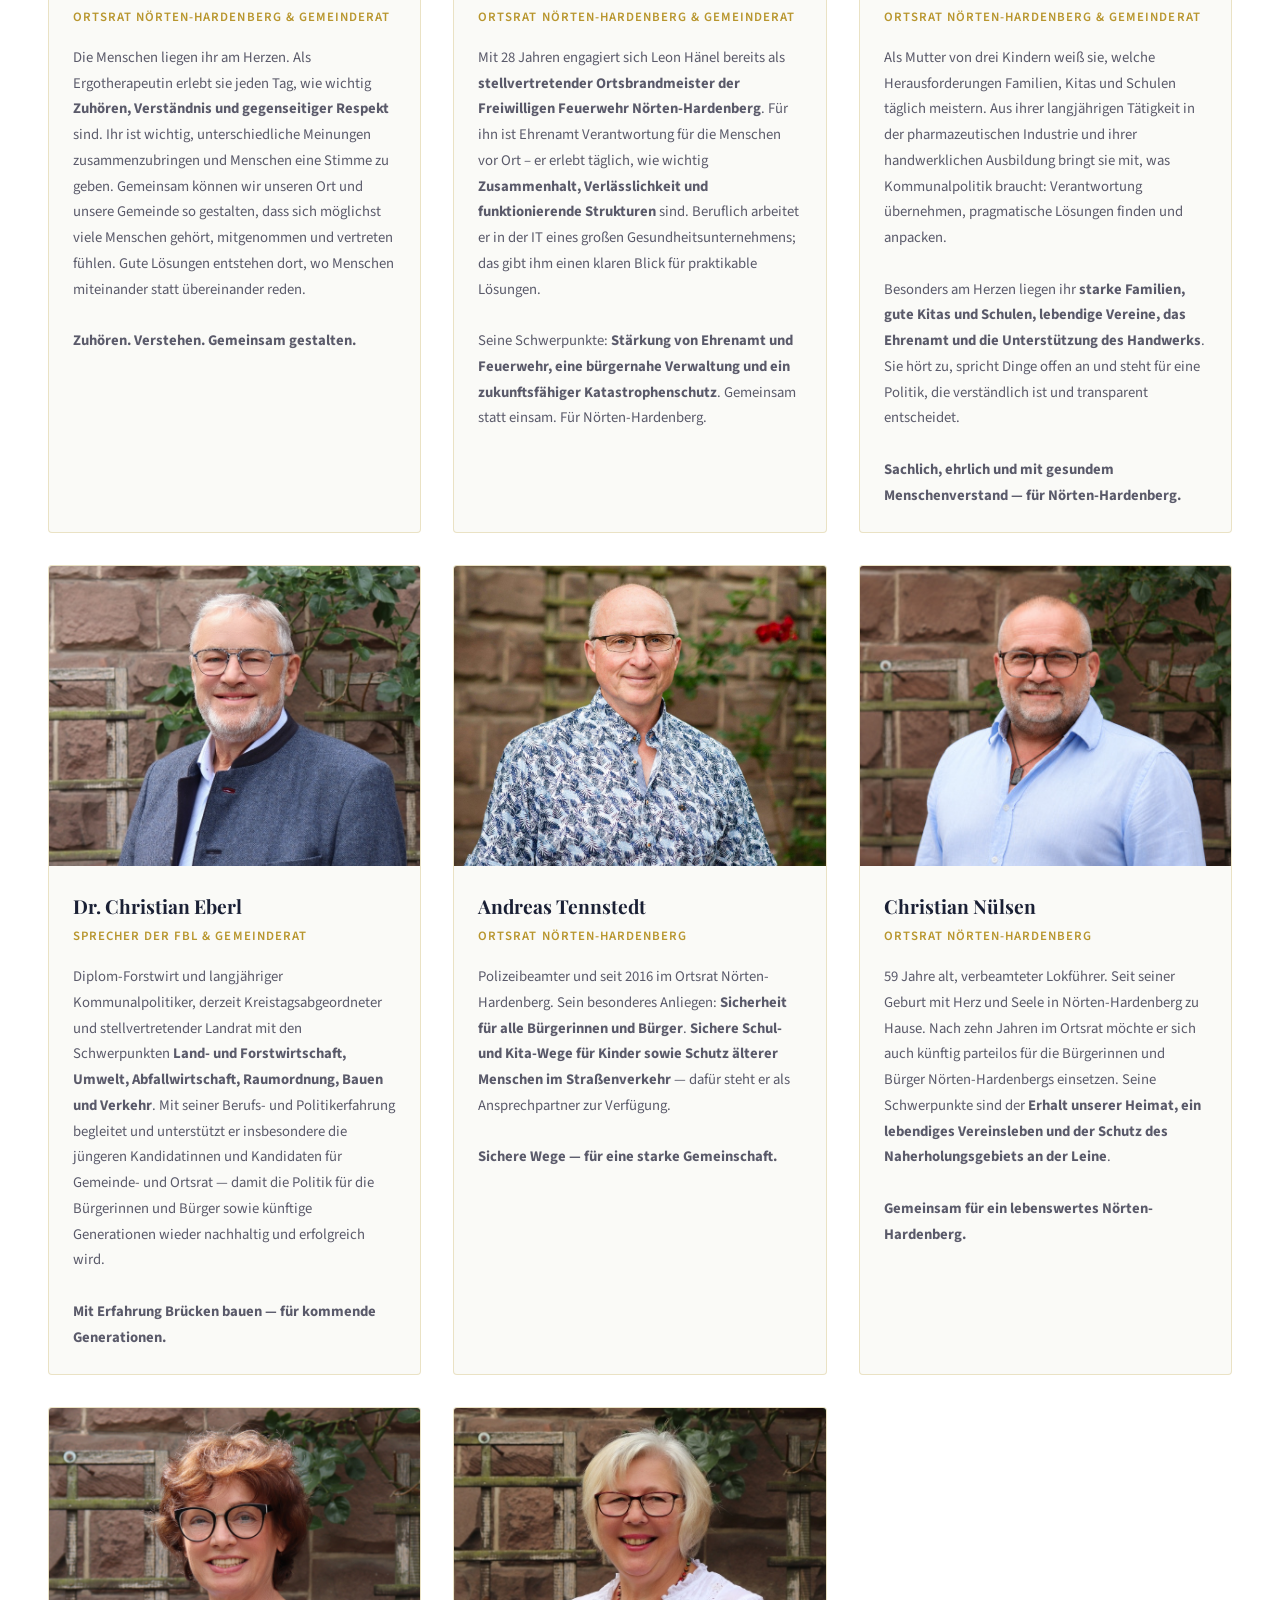
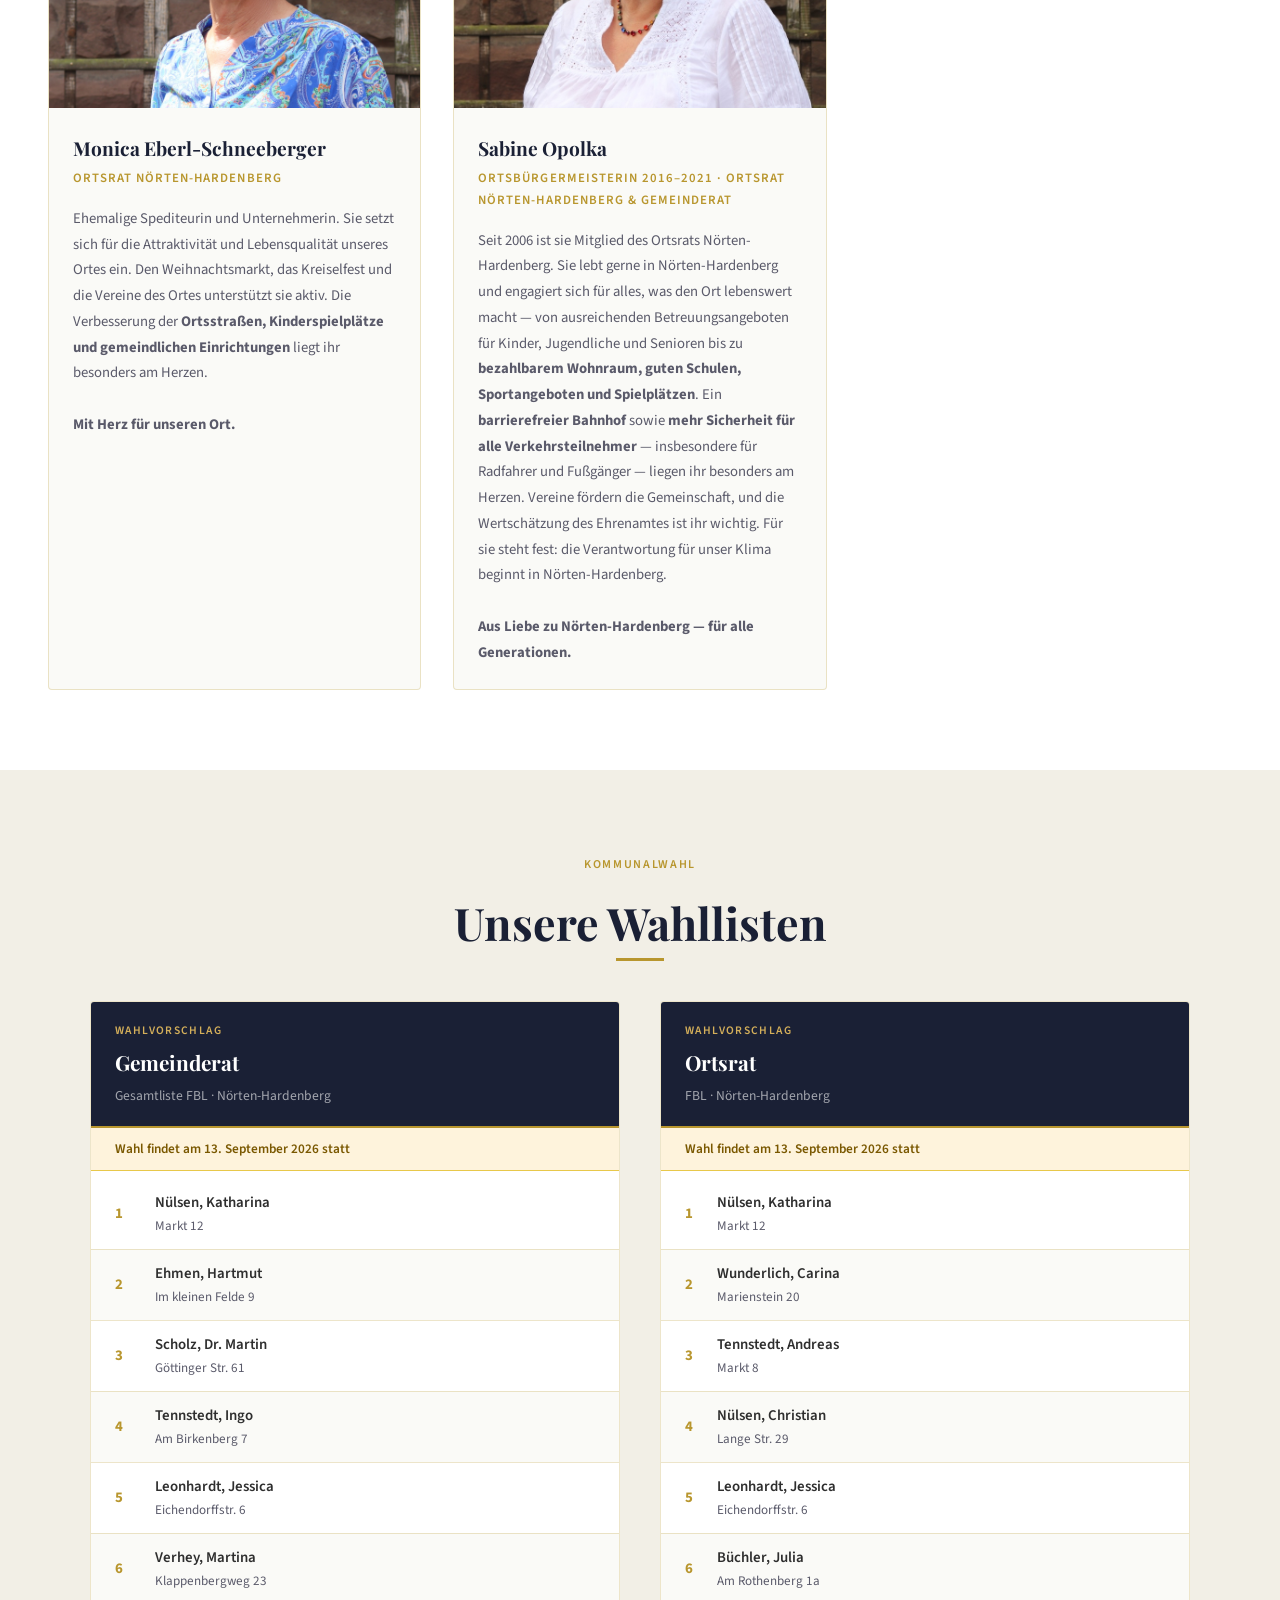
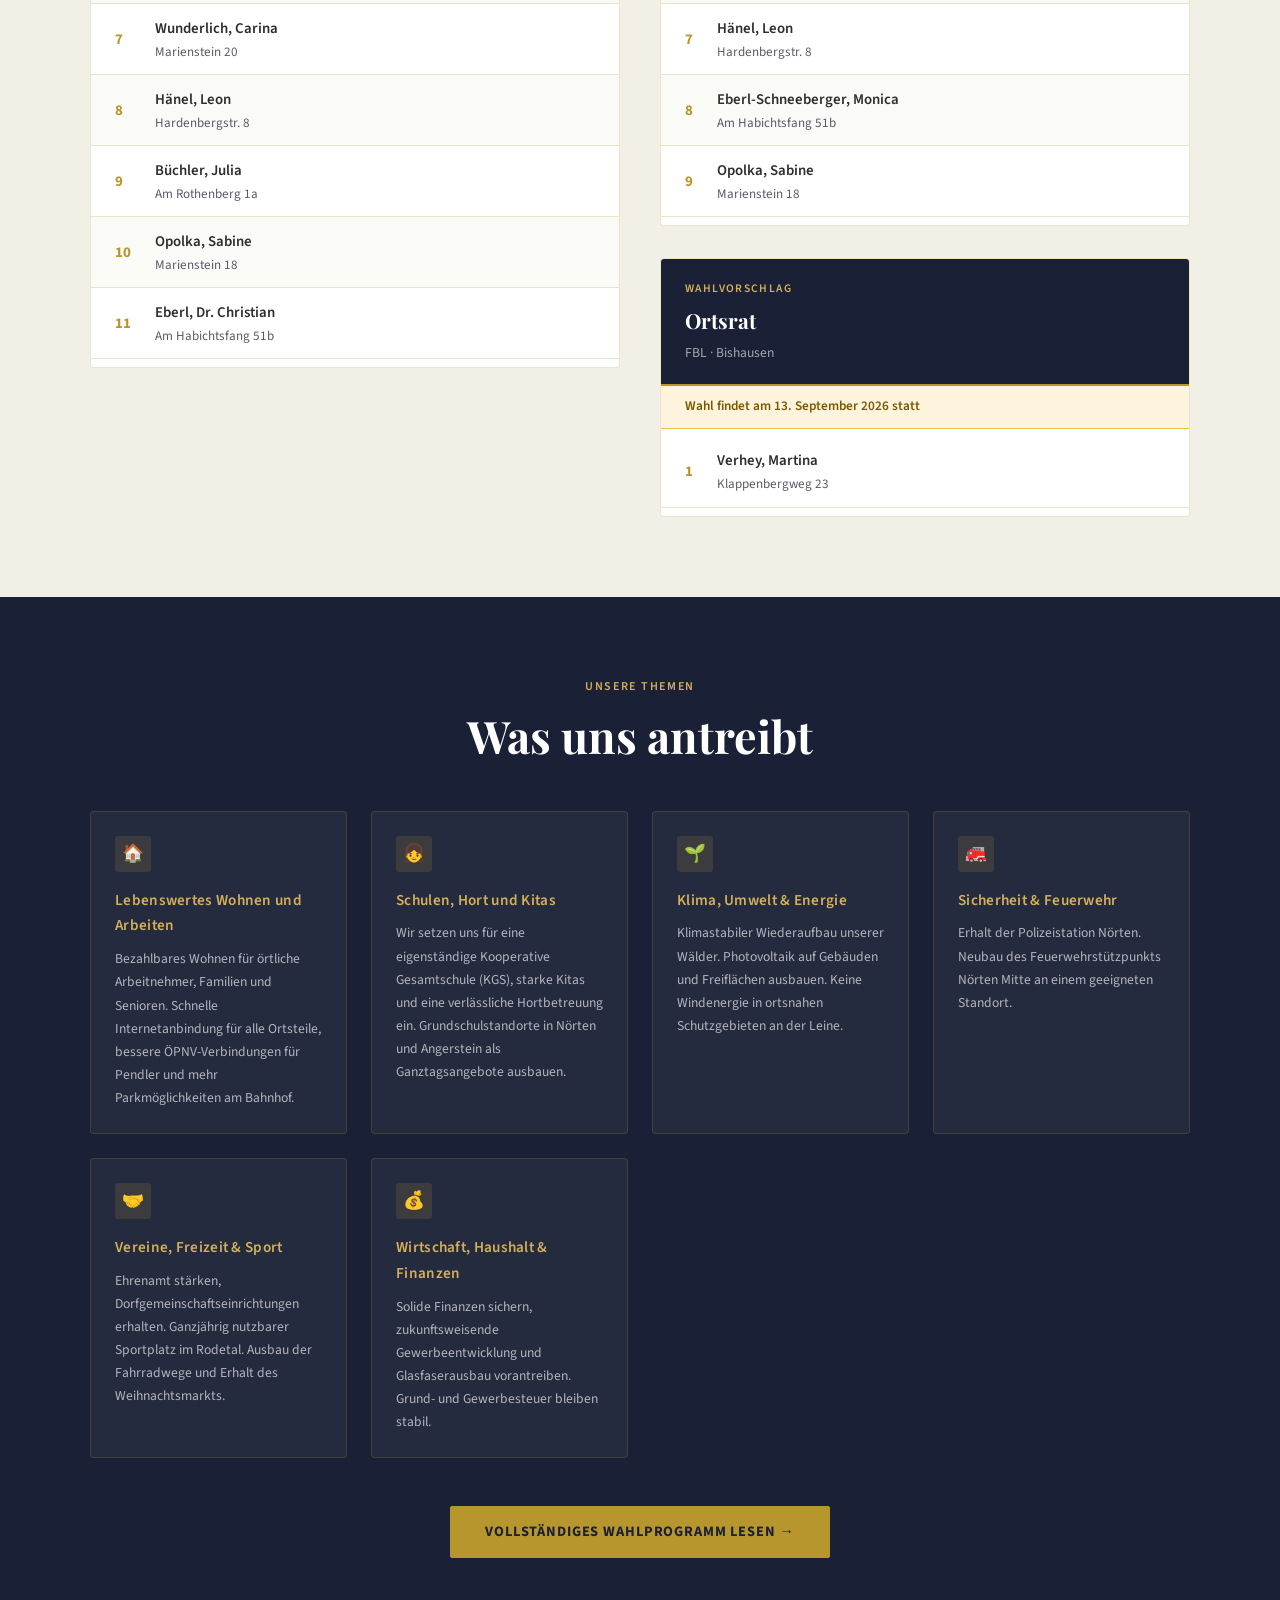
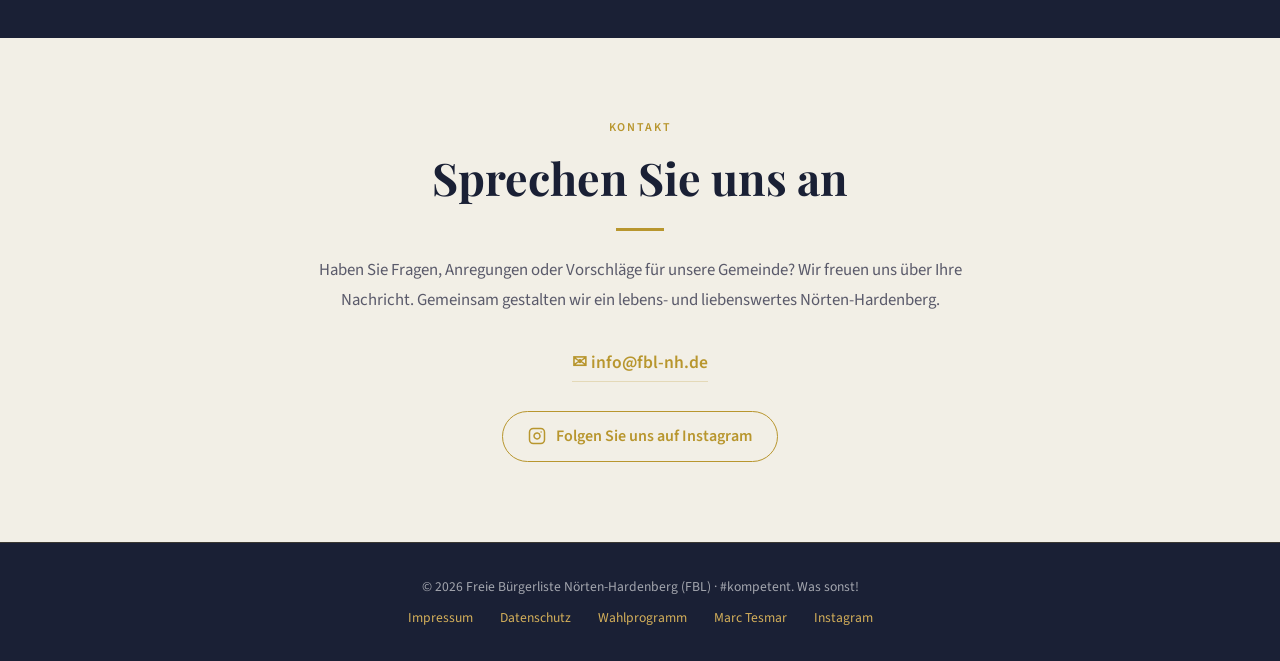
==== commit fca38c36: "Add files via upload" ====
--- a/index.html
+++ b/index.html
@@ -1431,6 +1431,22 @@
     <a href="mailto:info@fbl-nh.de" class="kontakt-email">
       ✉ info@fbl-nh.de
     </a>
+    <div style="margin-top: 1.8rem;">
+      <a href="https://www.instagram.com/fbl_nh/" target="_blank" rel="noopener"
+         style="display: inline-flex; align-items: center; gap: 0.6rem; color: var(--gold);
+                text-decoration: none; font-weight: 600; font-size: 1rem;
+                border: 1px solid var(--gold); padding: 0.7rem 1.6rem; border-radius: 30px;
+                transition: background 0.25s, color 0.25s;"
+         onmouseover="this.style.background='var(--gold)'; this.style.color='#fff';"
+         onmouseout="this.style.background='transparent'; this.style.color='var(--gold)';">
+        <svg width="18" height="18" viewBox="0 0 24 24" fill="none" stroke="currentColor" stroke-width="2" stroke-linecap="round" stroke-linejoin="round">
+          <rect x="2" y="2" width="20" height="20" rx="5" ry="5"></rect>
+          <path d="M16 11.37A4 4 0 1 1 12.63 8 4 4 0 0 1 16 11.37z"></path>
+          <line x1="17.5" y1="6.5" x2="17.51" y2="6.5"></line>
+        </svg>
+        Folgen Sie uns auf Instagram
+      </a>
+    </div>
   </div>
 </section>
 
@@ -1442,6 +1458,7 @@
     <a href="datenschutz.html">Datenschutz</a>
     <a href="wahlprogramm.html">Wahlprogramm</a>
     <a href="https://marctesmar.de" target="_blank" rel="noopener">Marc Tesmar</a>
+      <a href="https://www.instagram.com/fbl_nh/" target="_blank" rel="noopener">Instagram</a>
   </div>
 </footer>
 
